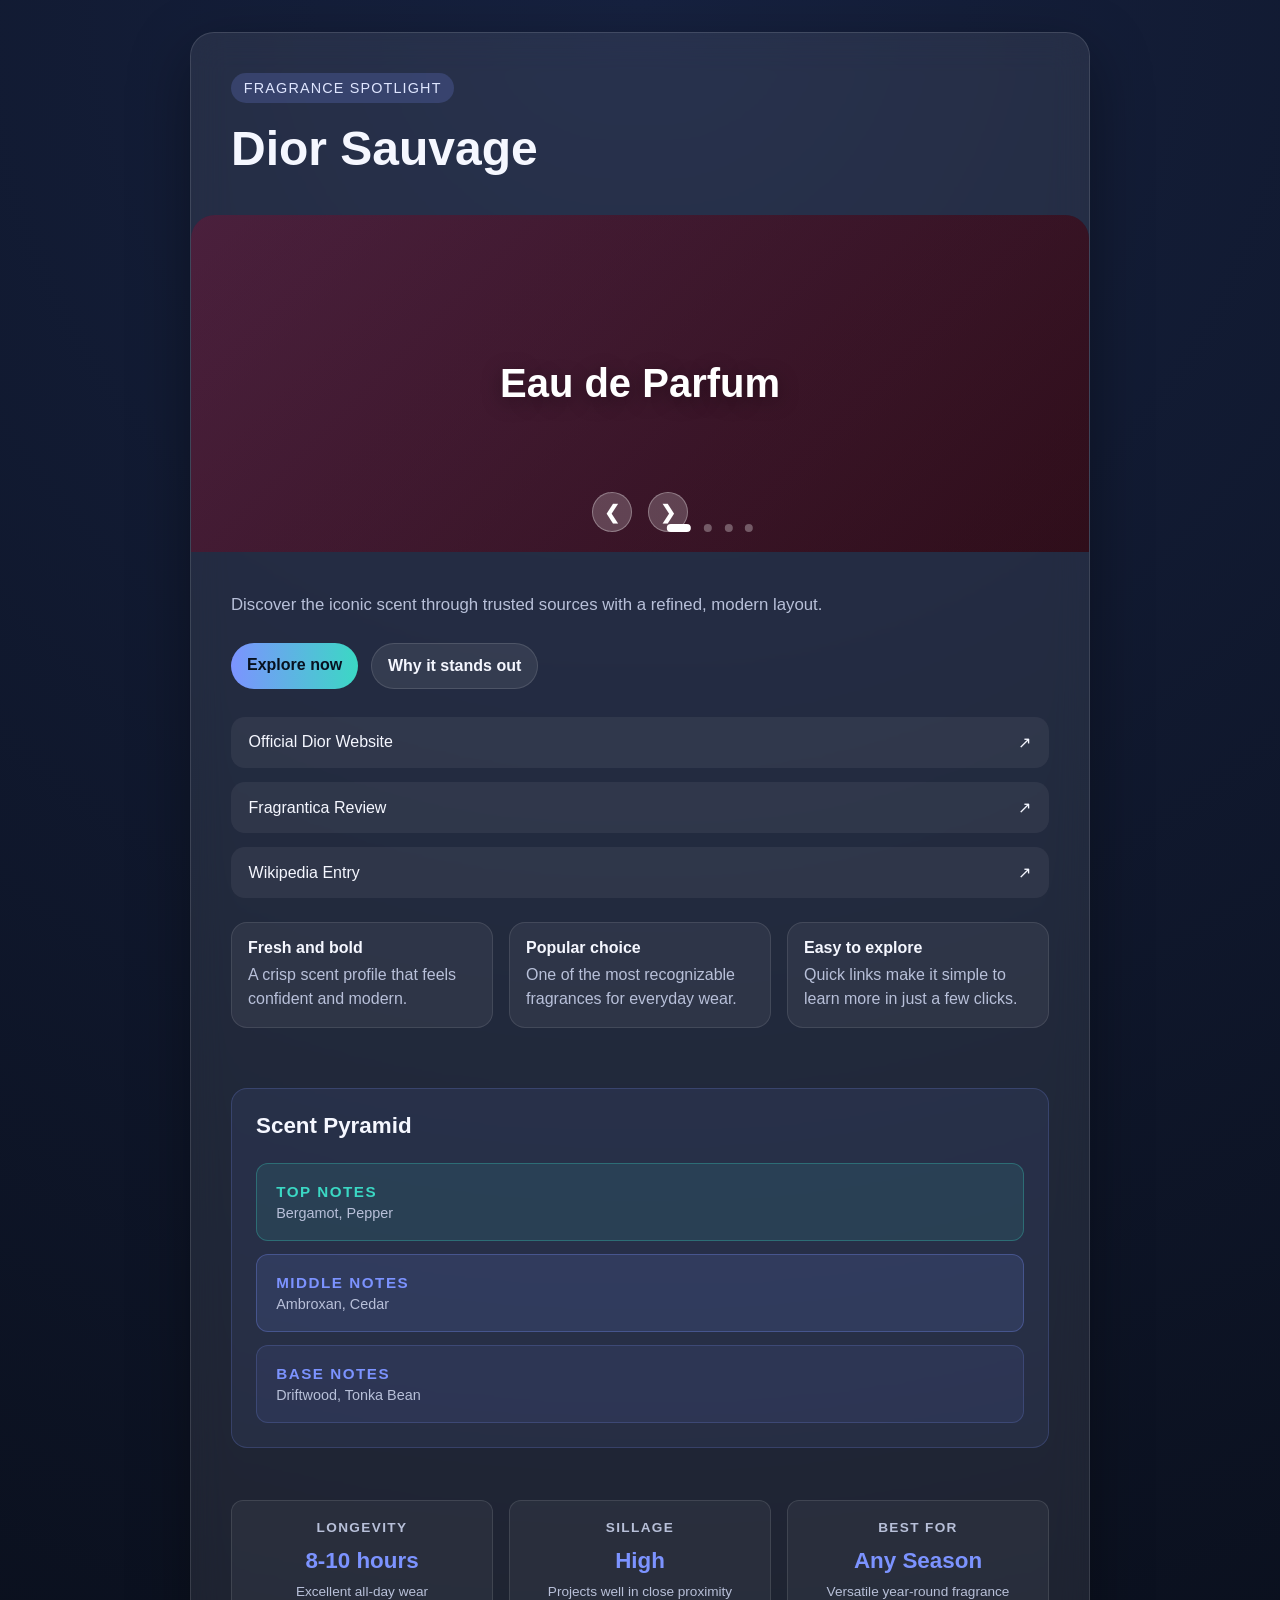
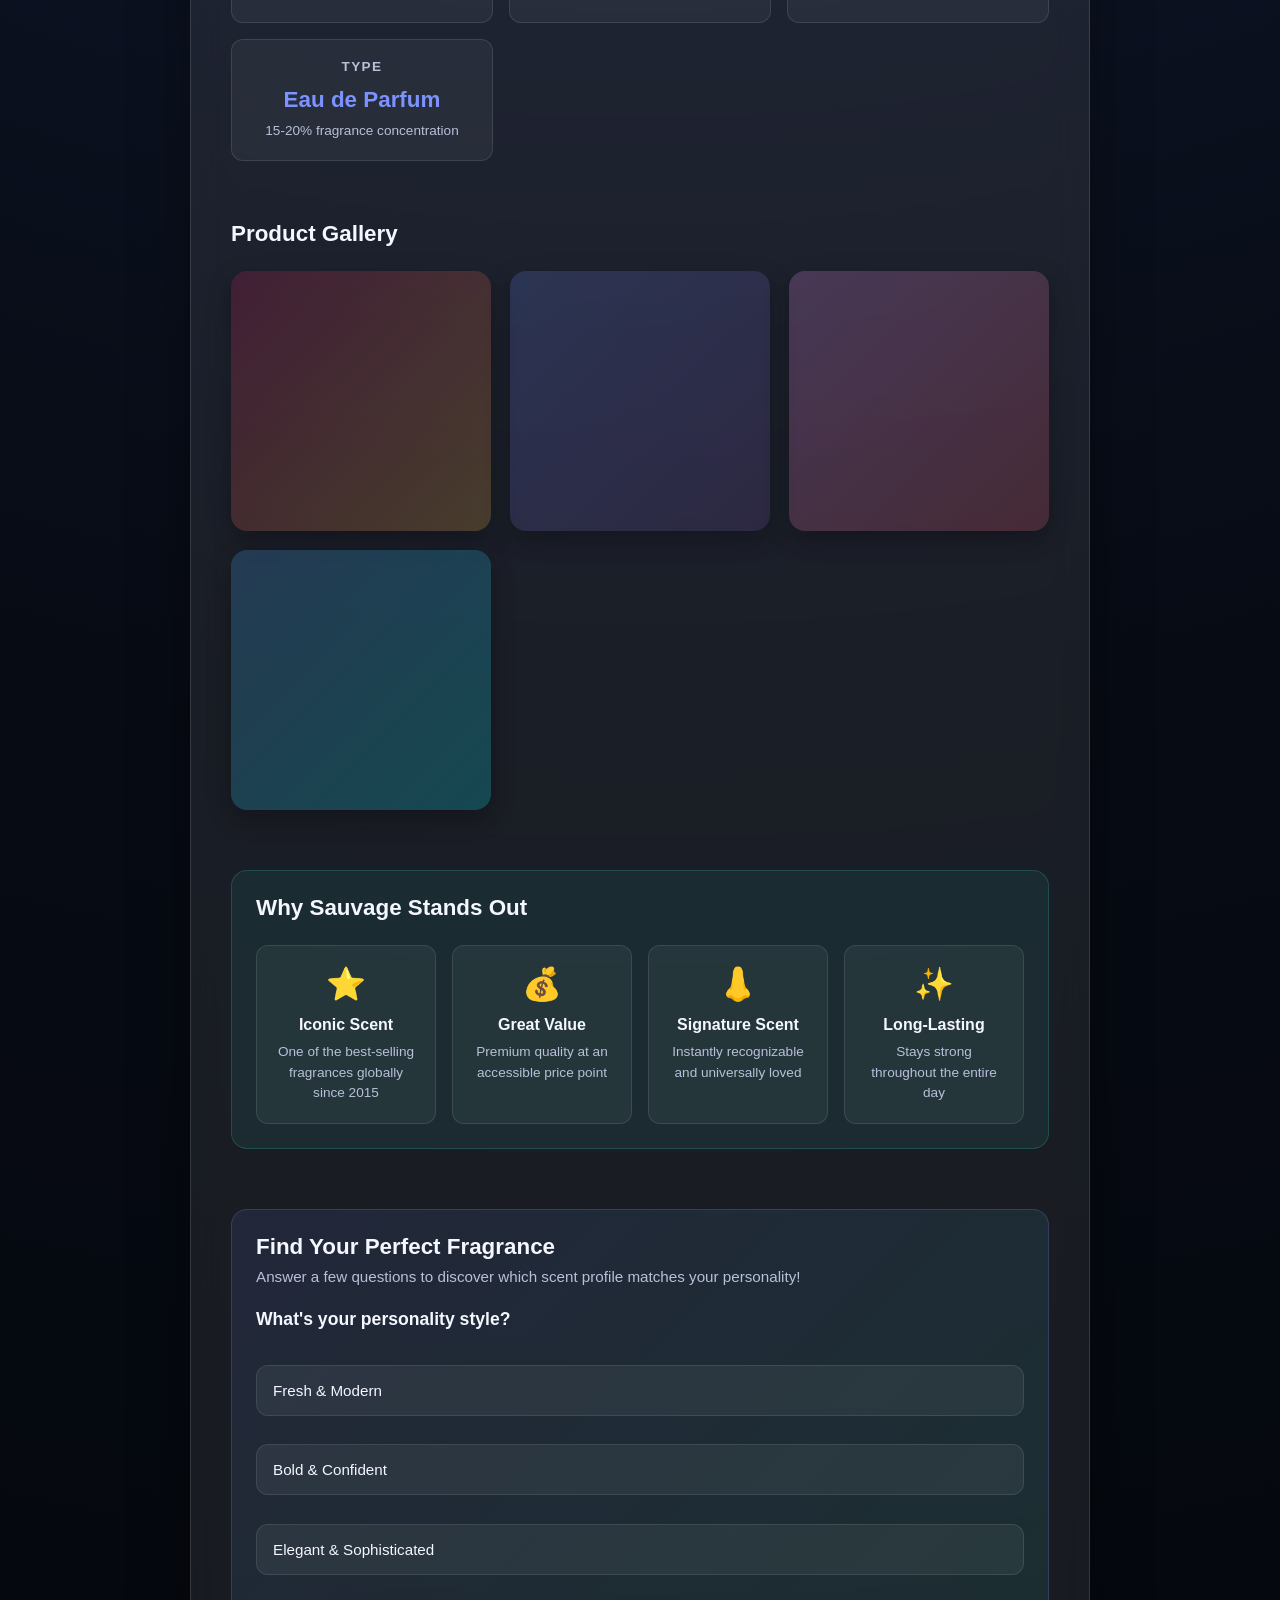
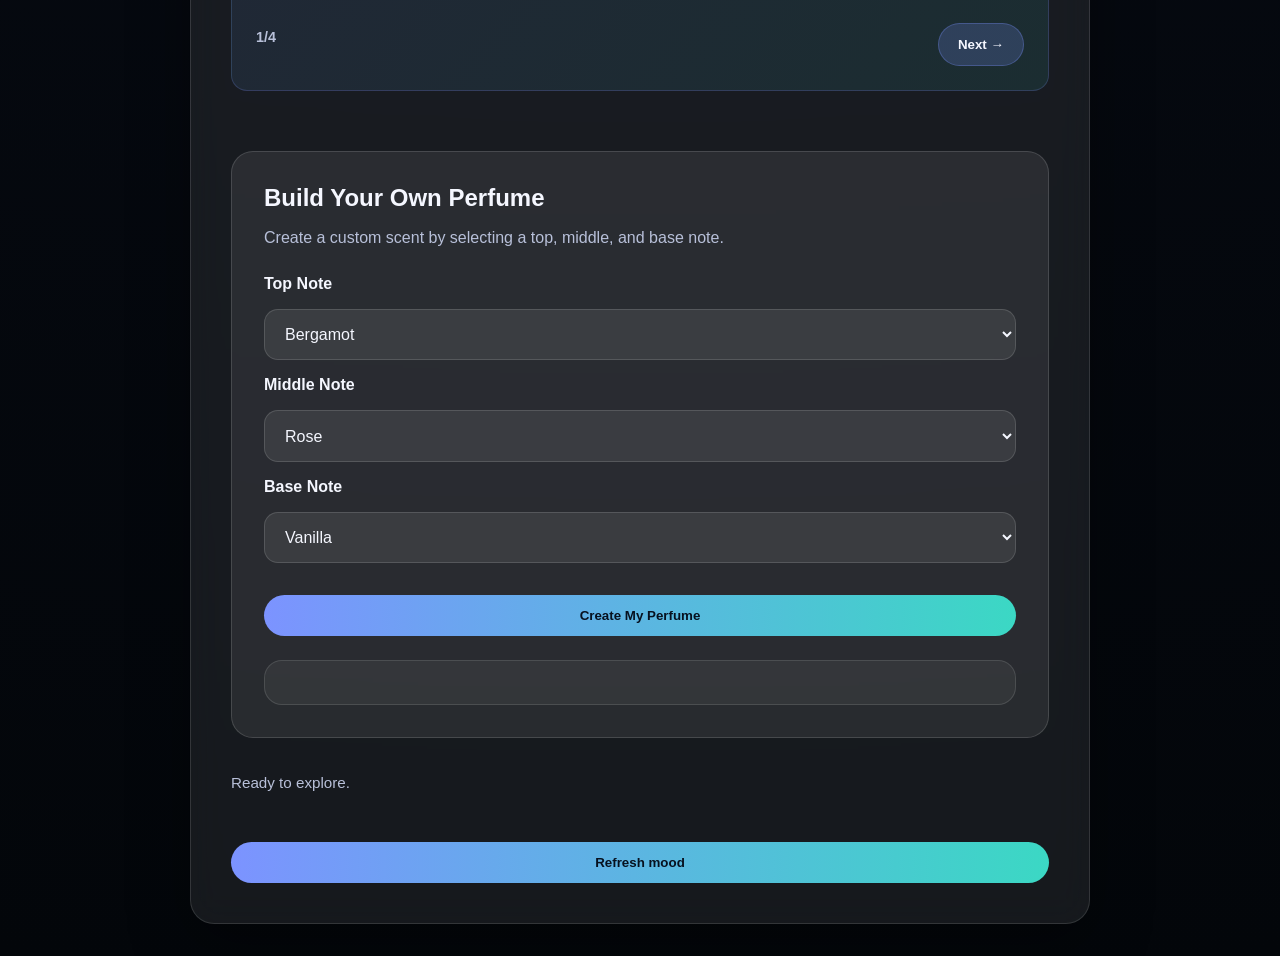
==== index.html @ 1ec22e63 "Restore homepage content and embed perfume builder section" ====
<!DOCTYPE html>
<html lang="en">
  <head>
    <meta charset="UTF-8" />
    <meta name="viewport" content="width=device-width, initial-scale=1.0" />
    <title>Dior Sauvage</title>
    <link rel="stylesheet" href="styles.css" />
  </head>
  <body>
    <main>
      <section class="hero">
        <span class="badge">Fragrance spotlight</span>
        <h1>Dior Sauvage</h1>
        
        <!-- Image Carousel -->
        <div class="image-carousel">
          <div class="carousel-container">
            <div class="carousel-slide active" style="background: linear-gradient(135deg, rgba(196, 30, 58, 0.3), rgba(139, 20, 40, 0.3)), url('https://images.unsplash.com/photo-1547924537-c3a375f00b54?w=1200&h=400&fit=crop') center/cover;">
              <span class="slide-label">Eau de Parfum</span>
            </div>
            <div class="carousel-slide" style="background: linear-gradient(135deg, rgba(26, 26, 46, 0.3), rgba(22, 33, 62, 0.3)), url('https://images.unsplash.com/photo-1563170351-be82bc888341?w=1200&h=400&fit=crop') center/cover;">
              <span class="slide-label">Signature Scent</span>
            </div>
            <div class="carousel-slide" style="background: linear-gradient(135deg, rgba(157, 78, 221, 0.3), rgba(90, 24, 154, 0.3)), url('https://images.unsplash.com/photo-1599643478518-a784e5dc4c8f?w=1200&h=400&fit=crop') center/cover;">
              <span class="slide-label">Luxury Fragrance</span>
            </div>
            <div class="carousel-slide" style="background: linear-gradient(135deg, rgba(255, 183, 3, 0.3), rgba(251, 133, 0, 0.3)), url('https://images.unsplash.com/photo-1580904381456-19b78b88db6b?w=1200&h=400&fit=crop') center/cover;">
              <span class="slide-label">Premium Quality</span>
            </div>
          </div>
          <div class="carousel-controls">
            <button class="carousel-btn prev" data-direction="prev" aria-label="Previous slide">❮</button>
            <button class="carousel-btn next" data-direction="next" aria-label="Next slide">❯</button>
          </div>
          <div class="carousel-dots">
            <span class="dot active" data-index="0"></span>
            <span class="dot" data-index="1"></span>
            <span class="dot" data-index="2"></span>
            <span class="dot" data-index="3"></span>
          </div>
        </div>
        
        <p class="lead">
          Discover the iconic scent through trusted sources with a refined, modern layout.
        </p>

        <div class="actions">
          <a class="button primary" href="https://www.dior.com/en_us/beauty/products/sauvage-eau-de-parfum-Y0785220.html" target="_blank" rel="noreferrer">Explore now</a>
          <a class="button secondary" href="#features">Why it stands out</a>
        </div>

        <div class="links">
          <a href="https://www.dior.com/en_us/beauty/products/sauvage-eau-de-parfum-Y0785220.html" target="_blank" rel="noreferrer">
            Official Dior Website <span>↗</span>
          </a>
          <a href="https://www.fragrantica.com/perfume/Dior/Sauvage-Eau-de-Parfum-48100.html" target="_blank" rel="noreferrer">
            Fragrantica Review <span>↗</span>
          </a>
          <a href="https://en.wikipedia.org/wiki/Sauvage_(fragrance)" target="_blank" rel="noreferrer">
            Wikipedia Entry <span>↗</span>
          </a>
        </div>

        <div class="feature-grid" id="features">
          <article class="card">
            <h2>Fresh and bold</h2>
            <p>A crisp scent profile that feels confident and modern.</p>
          </article>
          <article class="card">
            <h2>Popular choice</h2>
            <p>One of the most recognizable fragrances for everyday wear.</p>
          </article>
          <article class="card">
            <h2>Easy to explore</h2>
            <p>Quick links make it simple to learn more in just a few clicks.</p>
          </article>
        </div>

        <!-- Scent Pyramid Section -->
        <div class="scent-section">
          <h2>Scent Pyramid</h2>
          <div class="pyramid">
            <div class="pyramid-level top" data-tooltip="These notes appear first, usually lasting 5-15 minutes">
              <h3>Top Notes</h3>
              <p>Bergamot, Pepper</p>
            </div>
            <div class="pyramid-level middle" data-tooltip="The heart of the fragrance, develops after 15 minutes and lasts 3-5 hours">
              <h3>Middle Notes</h3>
              <p>Ambroxan, Cedar</p>
            </div>
            <div class="pyramid-level base" data-tooltip="The foundation, develops after 30 minutes and lasts 6+ hours">
              <h3>Base Notes</h3>
              <p>Driftwood, Tonka Bean</p>
            </div>
          </div>
        </div>

        <!-- Product Specs -->
        <div class="specs-grid">
          <div class="spec-card">
            <h3>Longevity</h3>
            <p class="spec-value">8-10 hours</p>
            <p class="spec-desc">Excellent all-day wear</p>
          </div>
          <div class="spec-card">
            <h3>Sillage</h3>
            <p class="spec-value">High</p>
            <p class="spec-desc">Projects well in close proximity</p>
          </div>
          <div class="spec-card">
            <h3>Best For</h3>
            <p class="spec-value">Any Season</p>
            <p class="spec-desc">Versatile year-round fragrance</p>
          </div>
          <div class="spec-card">
            <h3>Type</h3>
            <p class="spec-value">Eau de Parfum</p>
            <p class="spec-desc">15-20% fragrance concentration</p>
          </div>
        </div>

        <!-- Product Gallery -->
        <div class="gallery-section">
          <h2>Product Gallery</h2>
          <div class="gallery-grid">
            <div class="gallery-item" style="background: linear-gradient(135deg, rgba(212, 20, 90, 0.2), rgba(251, 176, 59, 0.2)), url('https://images.unsplash.com/photo-1548695682-dbc8f6ad76e8?w=400&h=400&fit=crop') center/cover;">
              <div class="gallery-overlay">
                <p>Classic Edition</p>
              </div>
            </div>
            <div class="gallery-item" style="background: linear-gradient(135deg, rgba(102, 126, 234, 0.2), rgba(118, 75, 162, 0.2)), url('https://images.unsplash.com/photo-1594925662615-2e6e46f6bf63?w=400&h=400&fit=crop') center/cover;">
              <div class="gallery-overlay">
                <p>Premium Blend</p>
              </div>
            </div>
            <div class="gallery-item" style="background: linear-gradient(135deg, rgba(240, 147, 251, 0.2), rgba(245, 87, 108, 0.2)), url('https://images.unsplash.com/photo-1615109398623-88226acb758d?w=400&h=400&fit=crop') center/cover;">
              <div class="gallery-overlay">
                <p>Signature Collection</p>
              </div>
            </div>
            <div class="gallery-item" style="background: linear-gradient(135deg, rgba(79, 172, 254, 0.2), rgba(0, 242, 254, 0.2)), url('https://images.unsplash.com/photo-1514291840714-51cecaf55baf?w=400&h=400&fit=crop') center/cover;">
              <div class="gallery-overlay">
                <p>Exclusive Launch</p>
              </div>
            </div>
          </div>
        </div>

        <!-- Interactive Compare -->
        <div class="compare-section">
          <h2>Why Sauvage Stands Out</h2>
          <div class="comparison-grid">
            <div class="compare-item">
              <div class="compare-icon">⭐</div>
              <h3>Iconic Scent</h3>
              <p>One of the best-selling fragrances globally since 2015</p>
            </div>
            <div class="compare-item">
              <div class="compare-icon">💰</div>
              <h3>Great Value</h3>
              <p>Premium quality at an accessible price point</p>
            </div>
            <div class="compare-item">
              <div class="compare-icon">👃</div>
              <h3>Signature Scent</h3>
              <p>Instantly recognizable and universally loved</p>
            </div>
            <div class="compare-item">
              <div class="compare-icon">✨</div>
              <h3>Long-Lasting</h3>
              <p>Stays strong throughout the entire day</p>
            </div>
          </div>
        </div>

        <!-- Fragrance Quiz Section -->
        <div class="quiz-section">
          <h2>Find Your Perfect Fragrance</h2>
          <p class="quiz-intro">Answer a few questions to discover which scent profile matches your personality!</p>
          
          <div class="quiz-container">
            <div class="quiz-question active" data-question="1">
              <h3>What's your personality style?</h3>
              <div class="quiz-options">
                <button class="quiz-btn" data-value="fresh">Fresh & Modern</button>
                <button class="quiz-btn" data-value="bold">Bold & Confident</button>
                <button class="quiz-btn" data-value="elegant">Elegant & Sophisticated</button>
              </div>
            </div>

            <div class="quiz-question" data-question="2">
              <h3>When do you prefer to wear cologne?</h3>
              <div class="quiz-options">
                <button class="quiz-btn" data-value="daily">Daily - All occasions</button>
                <button class="quiz-btn" data-value="evening">Evening - Special events</button>
                <button class="quiz-btn" data-value="outdoor">Outdoor - Active lifestyle</button>
              </div>
            </div>

            <div class="quiz-question" data-question="3">
              <h3>What scent notes appeal to you?</h3>
              <div class="quiz-options">
                <button class="quiz-btn" data-value="citrus">Citrus & Fresh</button>
                <button class="quiz-btn" data-value="woody">Woody & Earthy</button>
                <button class="quiz-btn" data-value="spicy">Spicy & Warm</button>
              </div>
            </div>

            <div class="quiz-question" data-question="4">
              <h3>How long do you want your fragrance to last?</h3>
              <div class="quiz-options">
                <button class="quiz-btn" data-value="light">Light (2-3 hours)</button>
                <button class="quiz-btn" data-value="moderate">Moderate (4-6 hours)</button>
                <button class="quiz-btn" data-value="long">Long-lasting (8+ hours)</button>
              </div>
            </div>

            <div class="quiz-result" id="quiz-result">
              <h3>Your Perfect Match!</h3>
              <div class="result-content">
                <p id="result-text"></p>
                <p id="result-description"></p>
                <button class="button primary" onclick="resetQuiz()" style="margin-top: 1rem;">Take Quiz Again</button>
              </div>
            </div>
          </div>

          <div class="quiz-navigation">
            <button class="quiz-nav-btn prev-btn" id="prev-btn" style="display: none;">← Previous</button>
            <span class="quiz-progress"><span id="current-q">1</span>/<span id="total-q">4</span></span>
            <button class="quiz-nav-btn next-btn" id="next-btn">Next →</button>
          </div>
        </div>

        <div class="perfume-section">
          <h2>Build Your Own Perfume</h2>
          <p class="perfume-copy">Create a custom scent by selecting a top, middle, and base note.</p>
          <div class="perfume-form">
            <label for="topNote">Top Note</label>
            <select id="topNote" name="topNote">
              <option>Bergamot</option>
              <option>Lemon</option>
              <option>Orange</option>
              <option>Mint</option>
            </select>

            <label for="middleNote">Middle Note</label>
            <select id="middleNote" name="middleNote">
              <option>Rose</option>
              <option>Jasmine</option>
              <option>Lavender</option>
              <option>Lily</option>
            </select>

            <label for="baseNote">Base Note</label>
            <select id="baseNote" name="baseNote">
              <option>Vanilla</option>
              <option>Sandalwood</option>
              <option>Cedarwood</option>
              <option>Amber</option>
            </select>

            <button id="createPerfumeBtn" type="button">Create My Perfume</button>
          </div>
          <div id="perfume-result" class="perfume-result"></div>
        </div>

        <p class="small" data-status>Ready to explore.</p>
        <button type="button" data-action="toggle">Refresh mood</button>
      </section>
    </main>

    <script src="script.js"></script>
  </body>
</html>
---- styles.css ----
:root {
  color-scheme: dark;
  --bg: #070b14;
  --panel: rgba(255, 255, 255, 0.08);
  --text: #f5f7ff;
  --muted: #b8c0d9;
  --accent: #7c93ff;
  --accent-2: #3bd8c4;
}

* {
  box-sizing: border-box;
}

body {
  margin: 0;
  font-family: Inter, "Segoe UI", Roboto, Arial, sans-serif;
  background: radial-gradient(circle at top, #16213f 0%, var(--bg) 55%, #03060a 100%);
  color: var(--text);
  min-height: 100vh;
  display: flex;
  align-items: center;
  justify-content: center;
  padding: 2rem;
}

main {
  width: min(900px, 100%);
  padding: 2.5rem;
  border-radius: 24px;
  background: var(--panel);
  backdrop-filter: blur(18px);
  box-shadow: 0 20px 60px rgba(0, 0, 0, 0.35);
  border: 1px solid rgba(255, 255, 255, 0.12);
  max-width: 95vw;
  overflow: hidden;
}

.hero {
  display: grid;
  gap: 1.25rem;
}

.actions {
  display: flex;
  flex-wrap: wrap;
  gap: 0.8rem;
  margin-top: 0.2rem;
}

.button {
  display: inline-block;
  padding: 0.8rem 1rem;
  border-radius: 999px;
  text-decoration: none;
  font-weight: 700;
  transition: transform 180ms ease, background 180ms ease;
}

.button:hover,
.button:focus-visible {
  transform: translateY(-2px);
}

.button.primary {
  background: linear-gradient(90deg, var(--accent), var(--accent-2));
  color: #07111f;
}

.button.secondary {
  background: rgba(255, 255, 255, 0.08);
  color: var(--text);
  border: 1px solid rgba(255, 255, 255, 0.12);
}

.badge {
  display: inline-block;
  width: fit-content;
  padding: 0.45rem 0.8rem;
  border-radius: 999px;
  background: rgba(124, 147, 255, 0.2);
  color: #dfe6ff;
  font-size: 0.9rem;
  letter-spacing: 0.08em;
  text-transform: uppercase;
}

h1 {
  margin: 0 0 1.2rem;
  font-size: clamp(2rem, 4vw, 3rem);
  line-height: 1.1;
}

/* Image Carousel */
.image-carousel {
  position: relative;
  margin: 0 -2.5rem 1.2rem -2.5rem;
  border-radius: 24px 24px 0 0;
  overflow: hidden;
}

.carousel-container {
  position: relative;
  width: 100%;
  aspect-ratio: 16 / 6;
  background: linear-gradient(135deg, #16213e 0%, #070b14 100%);
}

.carousel-slide {
  position: absolute;
  top: 0;
  left: 0;
  width: 100%;
  height: 100%;
  display: flex;
  align-items: center;
  justify-content: center;
  opacity: 0;
  transition: opacity 600ms cubic-bezier(0.4, 0, 0.2, 1);
  z-index: 1;
  background-size: cover;
  background-position: center;
  background-attachment: fixed;
}

.carousel-slide.active {
  opacity: 1;
  z-index: 2;
}

.slide-label {
  font-size: clamp(1.5rem, 4vw, 2.5rem);
  font-weight: 700;
  color: white;
  text-shadow: 0 4px 20px rgba(0, 0, 0, 0.4);
  animation: slideIn 600ms ease-out;
}

@keyframes slideIn {
  from {
    opacity: 0;
    transform: translateY(20px);
  }
  to {
    opacity: 1;
    transform: translateY(0);
  }
}

.carousel-controls {
  position: absolute;
  bottom: 20px;
  left: 50%;
  transform: translateX(-50%);
  display: flex;
  gap: 1rem;
  z-index: 10;
}

.carousel-btn {
  width: 40px;
  height: 40px;
  border-radius: 50%;
  background: rgba(255, 255, 255, 0.2);
  border: 1px solid rgba(255, 255, 255, 0.3);
  color: white;
  font-size: 1.2rem;
  cursor: pointer;
  transition: all 300ms ease;
  display: flex;
  align-items: center;
  justify-content: center;
}

.carousel-btn:hover {
  background: rgba(255, 255, 255, 0.3);
  transform: scale(1.1);
  box-shadow: 0 8px 20px rgba(255, 255, 255, 0.2);
}

.carousel-dots {
  position: absolute;
  bottom: 20px;
  left: 50%;
  transform: translateX(-50%);
  display: flex;
  gap: 0.8rem;
  z-index: 10;
  margin-left: 70px;
}

.dot {
  width: 8px;
  height: 8px;
  border-radius: 50%;
  background: rgba(255, 255, 255, 0.3);
  cursor: pointer;
  transition: all 300ms ease;
}

.dot.active {
  background: white;
  width: 24px;
  border-radius: 4px;
}

.lead {
  margin: 0;
  color: var(--muted);
  font-size: 1.05rem;
  line-height: 1.7;
}

/* Gallery Section */
.gallery-section {
  margin-top: 2.5rem;
}

.gallery-section h2 {
  margin: 0 0 1.5rem;
  font-size: 1.4rem;
  color: var(--text);
}

.gallery-grid {
  display: grid;
  grid-template-columns: repeat(auto-fit, minmax(200px, 1fr));
  gap: 1.2rem;
}

.gallery-item {
  aspect-ratio: 1;
  border-radius: 16px;
  overflow: hidden;
  cursor: pointer;
  position: relative;
  transition: all 400ms cubic-bezier(0.34, 1.56, 0.64, 1);
  box-shadow: 0 8px 24px rgba(0, 0, 0, 0.3);
  display: flex;
  align-items: center;
  justify-content: center;
  background-size: cover;
  background-position: center;
}

.gallery-item:hover {
  transform: scale(1.08) translateY(-8px);
  box-shadow: 0 16px 40px rgba(0, 0, 0, 0.4);
}

.gallery-overlay {
  position: absolute;
  top: 0;
  left: 0;
  right: 0;
  bottom: 0;
  background: rgba(0, 0, 0, 0.3);
  display: flex;
  align-items: center;
  justify-content: center;
  opacity: 0;
  transition: opacity 300ms ease;
}

.gallery-item:hover .gallery-overlay {
  opacity: 1;
}

.gallery-overlay p {
  margin: 0;
  font-size: 1.1rem;
  font-weight: 600;
  color: white;
  text-shadow: 0 2px 8px rgba(0, 0, 0, 0.5);
}

.links {
  display: grid;
  gap: 0.9rem;
  margin-top: 0.5rem;
}

.feature-grid {
  display: grid;
  grid-template-columns: repeat(3, minmax(0, 1fr));
  gap: 1rem;
  margin-top: 0.2rem;
}

.card {
  padding: 1rem;
  border-radius: 16px;
  background: rgba(255, 255, 255, 0.06);
  border: 1px solid rgba(255, 255, 255, 0.1);
}

.card h2 {
  margin: 0 0 0.4rem;
  font-size: 1rem;
}

.card p {
  margin: 0;
  color: var(--muted);
  line-height: 1.5;
}

.links a {
  display: flex;
  justify-content: space-between;
  align-items: center;
  padding: 1rem 1.1rem;
  text-decoration: none;
  color: var(--text);
  border-radius: 14px;
  background: rgba(255, 255, 255, 0.06);
  transition: transform 180ms ease, background 180ms ease;
}

.links a:hover,
.links a:focus-visible {
  transform: translateY(-2px);
  background: rgba(124, 147, 255, 0.2);
}

.small {
  margin-top: 1rem;
  color: var(--muted);
  font-size: 0.95rem;
}

button {
  margin-top: 1rem;
  border: 0;
  border-radius: 999px;
  padding: 0.8rem 1rem;
  background: linear-gradient(90deg, var(--accent), var(--accent-2));
  color: #07111f;
  font-weight: 700;
  cursor: pointer;
  transition: all 200ms ease;
}

button:hover {
  filter: brightness(1.1);
  transform: translateY(-2px);
  box-shadow: 0 10px 25px rgba(124, 147, 255, 0.3);
}

/* Scent Section */
.scent-section {
  margin-top: 2.5rem;
  padding: 1.5rem;
  border-radius: 16px;
  background: rgba(124, 147, 255, 0.08);
  border: 1px solid rgba(124, 147, 255, 0.2);
}

.perfume-section {
  margin-top: 2.5rem;
  padding: 2rem;
  border-radius: 22px;
  background: rgba(255, 255, 255, 0.08);
  border: 1px solid rgba(255, 255, 255, 0.14);
}

.perfume-section h2 {
  margin: 0 0 0.75rem;
  font-size: 1.5rem;
  color: var(--text);
}

.perfume-copy {
  margin: 0;
  color: var(--muted);
  line-height: 1.7;
}

.perfume-form {
  display: grid;
  gap: 1rem;
  margin-top: 1.5rem;
}

.perfume-form label {
  display: block;
  color: var(--text);
  font-weight: 700;
}

.perfume-form select {
  width: 100%;
  padding: 0.95rem 1rem;
  border-radius: 14px;
  border: 1px solid rgba(255, 255, 255, 0.14);
  background: rgba(255, 255, 255, 0.08);
  color: var(--text);
  font-size: 1rem;
}

.perfume-result {
  margin-top: 1.5rem;
  padding: 1.35rem 1.25rem;
  border-radius: 18px;
  background: rgba(255, 255, 255, 0.05);
  border: 1px solid rgba(255, 255, 255, 0.12);
}

.perfume-result h3 {
  margin: 0 0 0.75rem;
  color: var(--text);
}

.perfume-result p {
  margin: 0.65rem 0;
  color: var(--muted);
  line-height: 1.7;
}

.perfume-result .blend {
  display: block;
  margin-top: 1rem;
  font-weight: 700;
  color: var(--accent);
}

.scent-section h2 {
  margin: 0 0 1.5rem;
  font-size: 1.4rem;
  color: var(--text);
}

.pyramid {
  display: grid;
  gap: 0.8rem;
}

.pyramid-level {
  padding: 1.2rem;
  border-radius: 12px;
  border: 1px solid rgba(255, 255, 255, 0.1);
  cursor: help;
  transition: all 250ms ease;
  position: relative;
}

.pyramid-level:hover {
  transform: translateX(8px);
  background: rgba(255, 255, 255, 0.1);
  border-color: var(--accent);
}

.pyramid-level h3 {
  margin: 0 0 0.3rem;
  font-size: 0.95rem;
  color: var(--accent);
  text-transform: uppercase;
  letter-spacing: 0.1em;
}

.pyramid-level p {
  margin: 0;
  color: var(--muted);
  font-size: 0.9rem;
}

.pyramid-level.top {
  background: rgba(59, 216, 196, 0.1);
  border-color: rgba(59, 216, 196, 0.3);
}

.pyramid-level.top h3 {
  color: var(--accent-2);
}

.pyramid-level.middle {
  background: rgba(124, 147, 255, 0.12);
  border-color: rgba(124, 147, 255, 0.3);
}

.pyramid-level.base {
  background: rgba(124, 147, 255, 0.08);
  border-color: rgba(124, 147, 255, 0.2);
}

/* Specs Grid */
.specs-grid {
  display: grid;
  grid-template-columns: repeat(auto-fit, minmax(200px, 1fr));
  gap: 1rem;
  margin-top: 2rem;
}

.spec-card {
  padding: 1.2rem;
  border-radius: 12px;
  background: rgba(255, 255, 255, 0.05);
  border: 1px solid rgba(255, 255, 255, 0.1);
  transition: all 250ms cubic-bezier(0.4, 0, 0.2, 1);
  text-align: center;
}

.spec-card:hover {
  background: rgba(124, 147, 255, 0.15);
  border-color: var(--accent);
  transform: translateY(-6px);
  box-shadow: 0 12px 28px rgba(124, 147, 255, 0.15);
}

.spec-card h3 {
  margin: 0 0 0.8rem;
  font-size: 0.85rem;
  color: var(--muted);
  text-transform: uppercase;
  letter-spacing: 0.1em;
}

.spec-value {
  margin: 0;
  font-size: 1.4rem;
  font-weight: 700;
  color: var(--accent);
}

.spec-desc {
  margin: 0.5rem 0 0;
  font-size: 0.85rem;
  color: var(--muted);
  line-height: 1.5;
}

/* Comparison Section */
.compare-section {
  margin-top: 2.5rem;
  padding: 1.5rem;
  border-radius: 16px;
  background: rgba(59, 216, 196, 0.08);
  border: 1px solid rgba(59, 216, 196, 0.2);
}

.compare-section h2 {
  margin: 0 0 1.5rem;
  font-size: 1.4rem;
  color: var(--text);
}

.comparison-grid {
  display: grid;
  grid-template-columns: repeat(auto-fit, minmax(180px, 1fr));
  gap: 1rem;
}

.compare-item {
  padding: 1.2rem;
  border-radius: 12px;
  background: rgba(255, 255, 255, 0.05);
  border: 1px solid rgba(255, 255, 255, 0.1);
  transition: all 250ms ease;
  text-align: center;
}

.compare-item:hover {
  background: rgba(59, 216, 196, 0.15);
  border-color: var(--accent-2);
  transform: scale(1.05);
}

.compare-icon {
  font-size: 2rem;
  margin-bottom: 0.8rem;
  display: block;
  animation: float 3s ease-in-out infinite;
}

.compare-item:nth-child(2) .compare-icon {
  animation-delay: 0.2s;
}

.compare-item:nth-child(3) .compare-icon {
  animation-delay: 0.4s;
}

.compare-item:nth-child(4) .compare-icon {
  animation-delay: 0.6s;
}

@keyframes float {
  0%, 100% {
    transform: translateY(0px);
  }
  50% {
    transform: translateY(-8px);
  }
}

.compare-item h3 {
  margin: 0 0 0.5rem;
  font-size: 1rem;
  color: var(--text);
}

.compare-item p {
  margin: 0;
  font-size: 0.85rem;
  color: var(--muted);
  line-height: 1.5;
}

/* Quiz Section */
.quiz-section {
  margin-top: 2.5rem;
  padding: 1.5rem;
  border-radius: 16px;
  background: linear-gradient(135deg, rgba(124, 147, 255, 0.1), rgba(59, 216, 196, 0.1));
  border: 1px solid rgba(124, 147, 255, 0.2);
}

.quiz-section h2 {
  margin: 0 0 0.5rem;
  font-size: 1.4rem;
  color: var(--text);
}

.quiz-intro {
  margin: 0 0 1.5rem;
  color: var(--muted);
  font-size: 0.95rem;
}

.quiz-container {
  position: relative;
  min-height: 250px;
}

.quiz-question {
  opacity: 0;
  position: absolute;
  top: 0;
  left: 0;
  width: 100%;
  pointer-events: none;
  transition: all 400ms ease;
  transform: translateX(30px);
}

.quiz-question.active {
  opacity: 1;
  pointer-events: all;
  position: relative;
  transform: translateX(0);
}

.quiz-question.prev {
  transform: translateX(-30px);
}

.quiz-question h3 {
  margin: 0 0 1.2rem;
  font-size: 1.1rem;
  color: var(--text);
}

.quiz-options {
  display: grid;
  gap: 0.8rem;
}

.quiz-btn {
  padding: 1rem;
  border-radius: 12px;
  background: rgba(255, 255, 255, 0.06);
  border: 1px solid rgba(255, 255, 255, 0.1);
  color: var(--text);
  font-size: 0.95rem;
  font-weight: 500;
  cursor: pointer;
  transition: all 250ms ease;
  text-align: left;
}

.quiz-btn:hover {
  background: rgba(124, 147, 255, 0.15);
  border-color: var(--accent);
  transform: translateX(4px);
}

.quiz-btn.selected {
  background: linear-gradient(90deg, var(--accent), var(--accent-2));
  color: #07111f;
  border-color: var(--accent);
}

.quiz-result {
  opacity: 0;
  position: absolute;
  top: 0;
  left: 0;
  width: 100%;
  pointer-events: none;
  transition: all 400ms ease;
  transform: translateX(30px);
  padding: 1.5rem;
  border-radius: 12px;
  background: rgba(59, 216, 196, 0.1);
  border: 1px solid rgba(59, 216, 196, 0.2);
}

.quiz-result.show {
  opacity: 1;
  pointer-events: all;
  position: relative;
  transform: translateX(0);
}

.quiz-result h3 {
  margin: 0 0 1rem;
  font-size: 1.2rem;
  color: var(--accent-2);
}

.result-content p {
  margin: 0 0 0.8rem;
  color: var(--text);
  line-height: 1.6;
}

#result-description {
  color: var(--muted);
  font-size: 0.9rem;
}

.quiz-navigation {
  display: flex;
  justify-content: space-between;
  align-items: center;
  margin-top: 2rem;
  gap: 1rem;
}

.quiz-nav-btn {
  padding: 0.8rem 1.2rem;
  border-radius: 999px;
  background: rgba(124, 147, 255, 0.2);
  border: 1px solid rgba(124, 147, 255, 0.3);
  color: var(--text);
  font-weight: 600;
  cursor: pointer;
  transition: all 250ms ease;
}

.quiz-nav-btn:hover:not(:disabled) {
  background: rgba(124, 147, 255, 0.3);
  border-color: var(--accent);
  transform: translateY(-2px);
}

.quiz-nav-btn:disabled {
  opacity: 0.5;
  cursor: not-allowed;
}

.quiz-progress {
  color: var(--muted);
  font-size: 0.9rem;
  font-weight: 600;
}
@media (max-width: 600px) {
  .feature-grid,
  .comparison-grid,
  .gallery-grid {
    grid-template-columns: 1fr;
  }
  
  .spec-card h3 {
    font-size: 0.8rem;
  }
  
  .spec-value {
    font-size: 1.2rem;
  }
  
  .carousel-container {
    aspect-ratio: 9 / 5;
  }
  
  .carousel-dots {
    bottom: 15px;
    margin-left: 50px;
  }
  
  .carousel-controls {
    bottom: 15px;
  }
  
  .carousel-btn {
    width: 36px;
    height: 36px;
    font-size: 1rem;
  }
  
  .quiz-navigation {
    flex-wrap: wrap;
    justify-content: center;
  }
  
  .quiz-nav-btn {
    padding: 0.7rem 1rem;
    font-size: 0.9rem;
  }
}
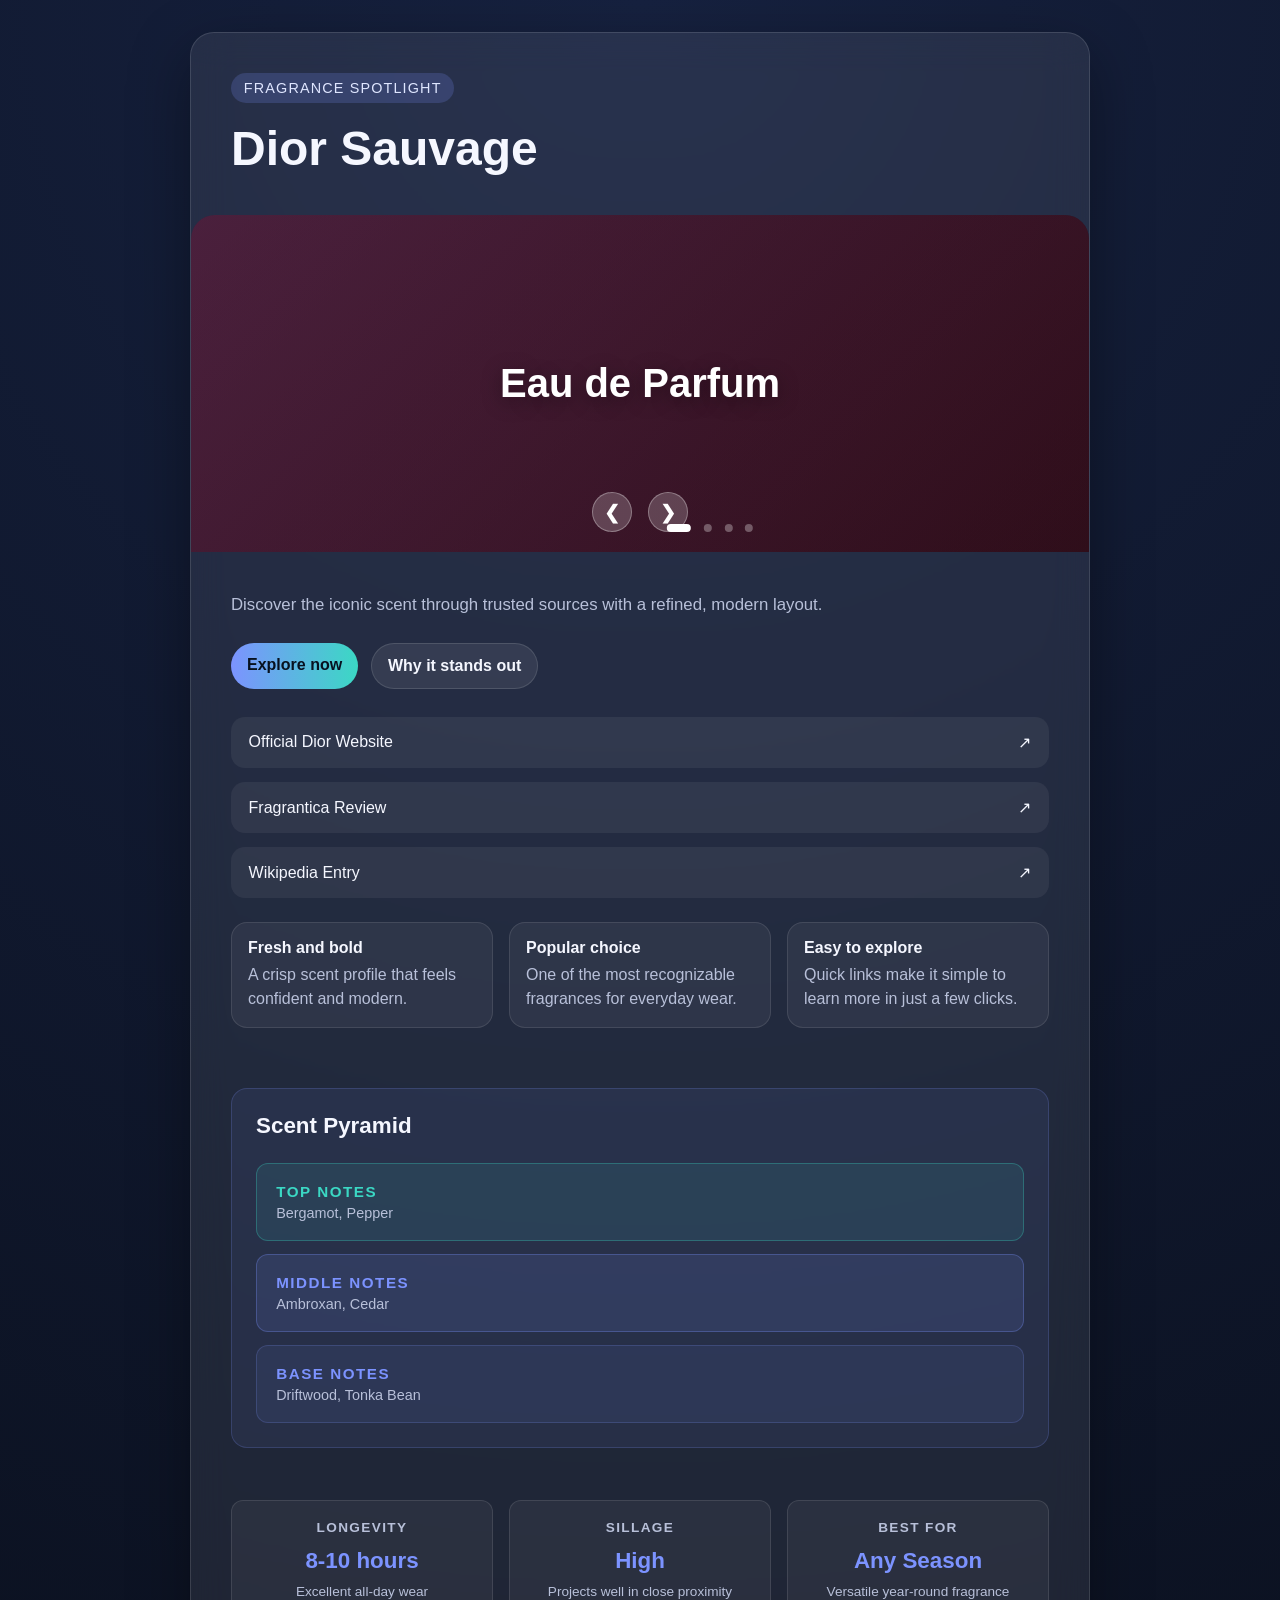
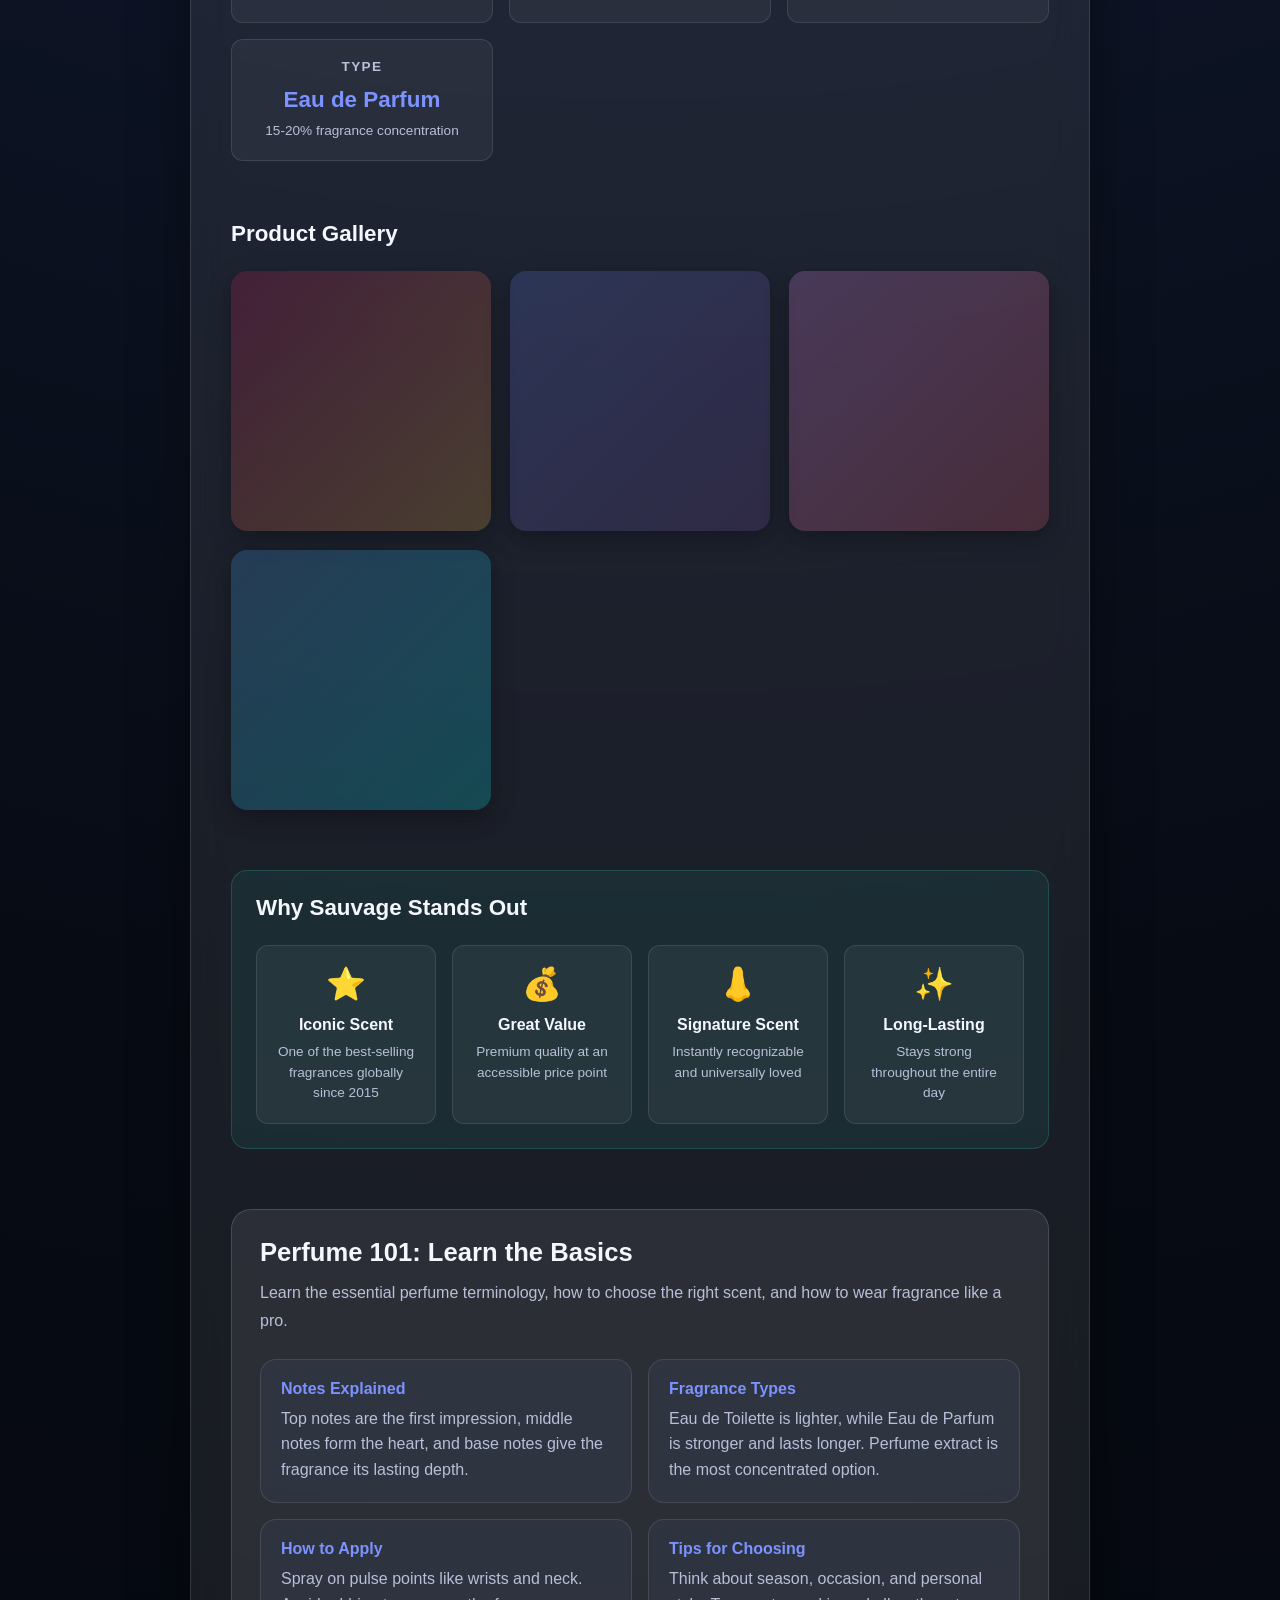
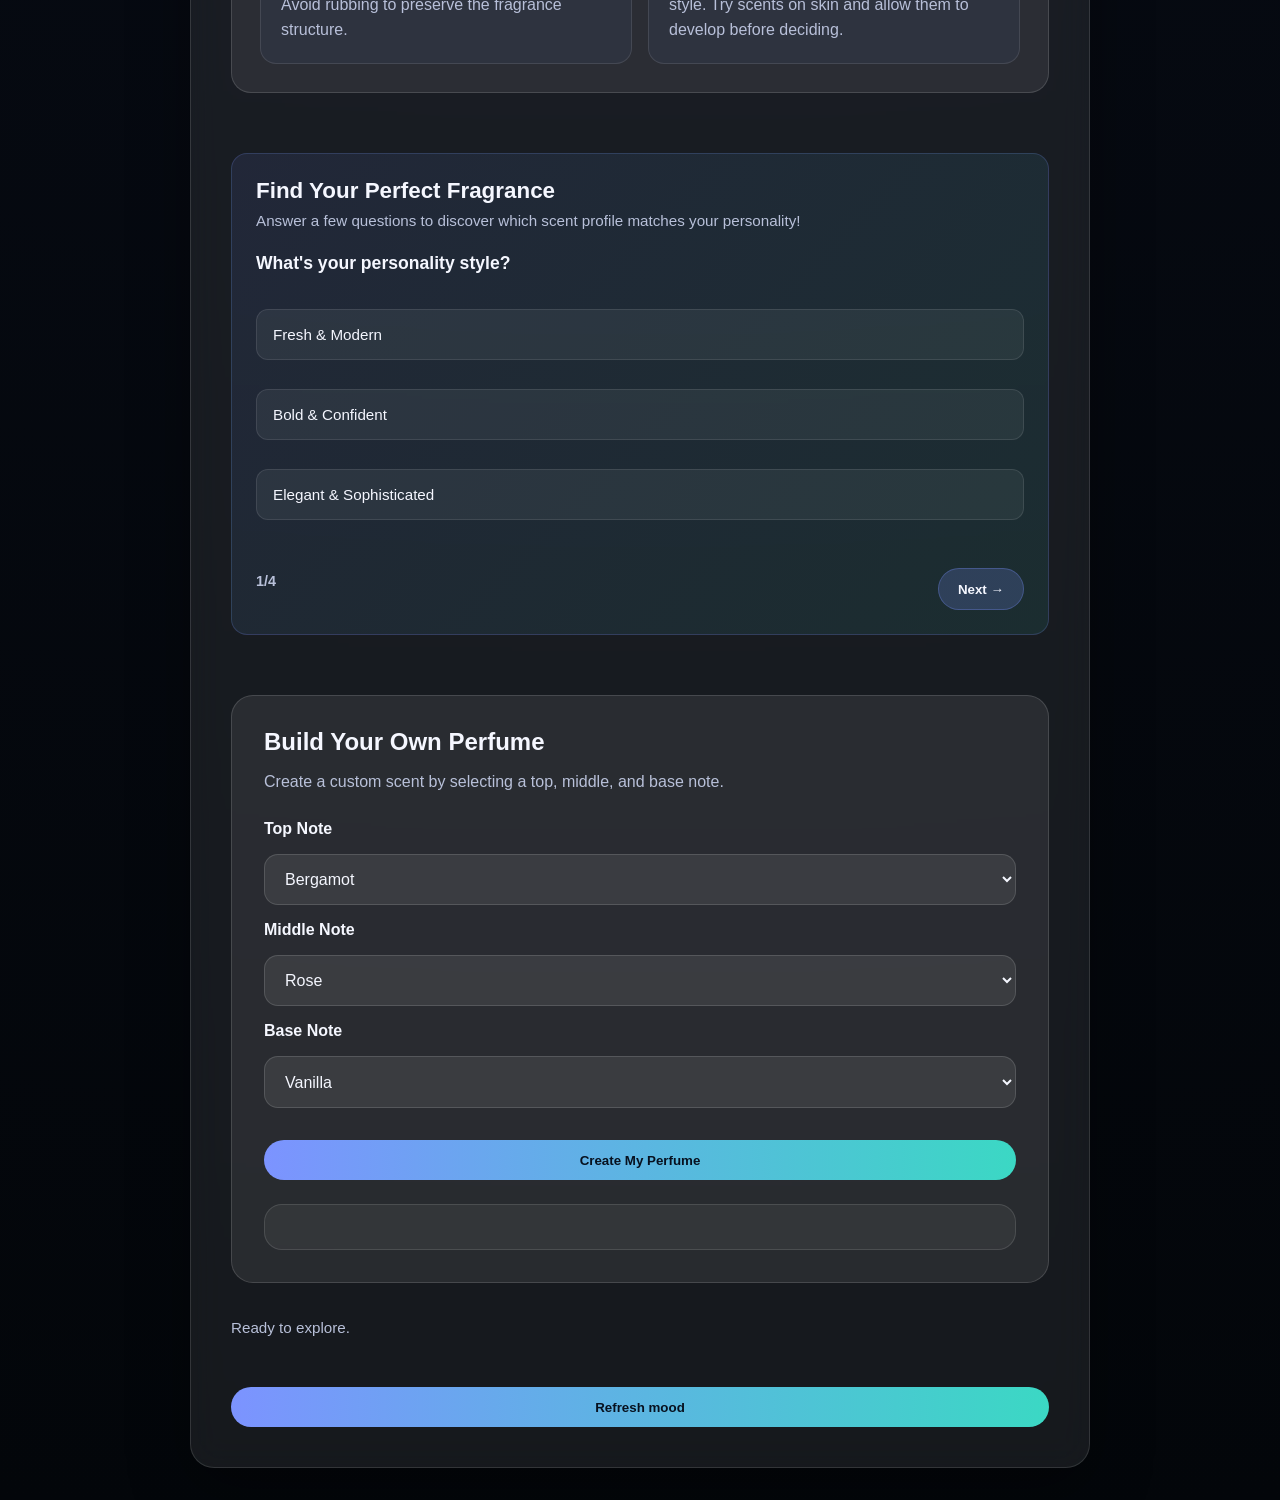
==== commit c19c2989: "Publish perfume education section on homepage" ====
--- a/index.html
+++ b/index.html
@@ -173,6 +173,30 @@
           </div>
         </div>
 
+        <!-- Perfume Education Section -->
+        <div class="education-section">
+          <h2>Perfume 101: Learn the Basics</h2>
+          <p>Learn the essential perfume terminology, how to choose the right scent, and how to wear fragrance like a pro.</p>
+          <div class="education-grid">
+            <article class="education-card">
+              <h3>Notes Explained</h3>
+              <p>Top notes are the first impression, middle notes form the heart, and base notes give the fragrance its lasting depth.</p>
+            </article>
+            <article class="education-card">
+              <h3>Fragrance Types</h3>
+              <p>Eau de Toilette is lighter, while Eau de Parfum is stronger and lasts longer. Perfume extract is the most concentrated option.</p>
+            </article>
+            <article class="education-card">
+              <h3>How to Apply</h3>
+              <p>Spray on pulse points like wrists and neck. Avoid rubbing to preserve the fragrance structure.</p>
+            </article>
+            <article class="education-card">
+              <h3>Tips for Choosing</h3>
+              <p>Think about season, occasion, and personal style. Try scents on skin and allow them to develop before deciding.</p>
+            </article>
+          </div>
+        </div>
+
         <!-- Fragrance Quiz Section -->
         <div class="quiz-section">
           <h2>Find Your Perfect Fragrance</h2>
--- a/styles.css
+++ b/styles.css
@@ -548,6 +548,51 @@
   display: grid;
   grid-template-columns: repeat(auto-fit, minmax(180px, 1fr));
   gap: 1rem;
+}
+
+.education-section {
+  margin-top: 2.5rem;
+  padding: 1.75rem;
+  border-radius: 20px;
+  background: rgba(255, 255, 255, 0.08);
+  border: 1px solid rgba(255, 255, 255, 0.14);
+}
+
+.education-section h2 {
+  margin: 0 0 0.75rem;
+  font-size: 1.6rem;
+  color: var(--text);
+}
+
+.education-section p {
+  margin: 0 0 1.5rem;
+  color: var(--muted);
+  line-height: 1.75;
+}
+
+.education-grid {
+  display: grid;
+  grid-template-columns: repeat(2, minmax(0, 1fr));
+  gap: 1rem;
+}
+
+.education-card {
+  padding: 1.25rem;
+  border-radius: 16px;
+  background: rgba(124, 147, 255, 0.06);
+  border: 1px solid rgba(255, 255, 255, 0.1);
+}
+
+.education-card h3 {
+  margin: 0 0 0.5rem;
+  font-size: 1rem;
+  color: var(--accent);
+}
+
+.education-card p {
+  margin: 0;
+  color: var(--muted);
+  line-height: 1.6;
 }
 
 .compare-item {
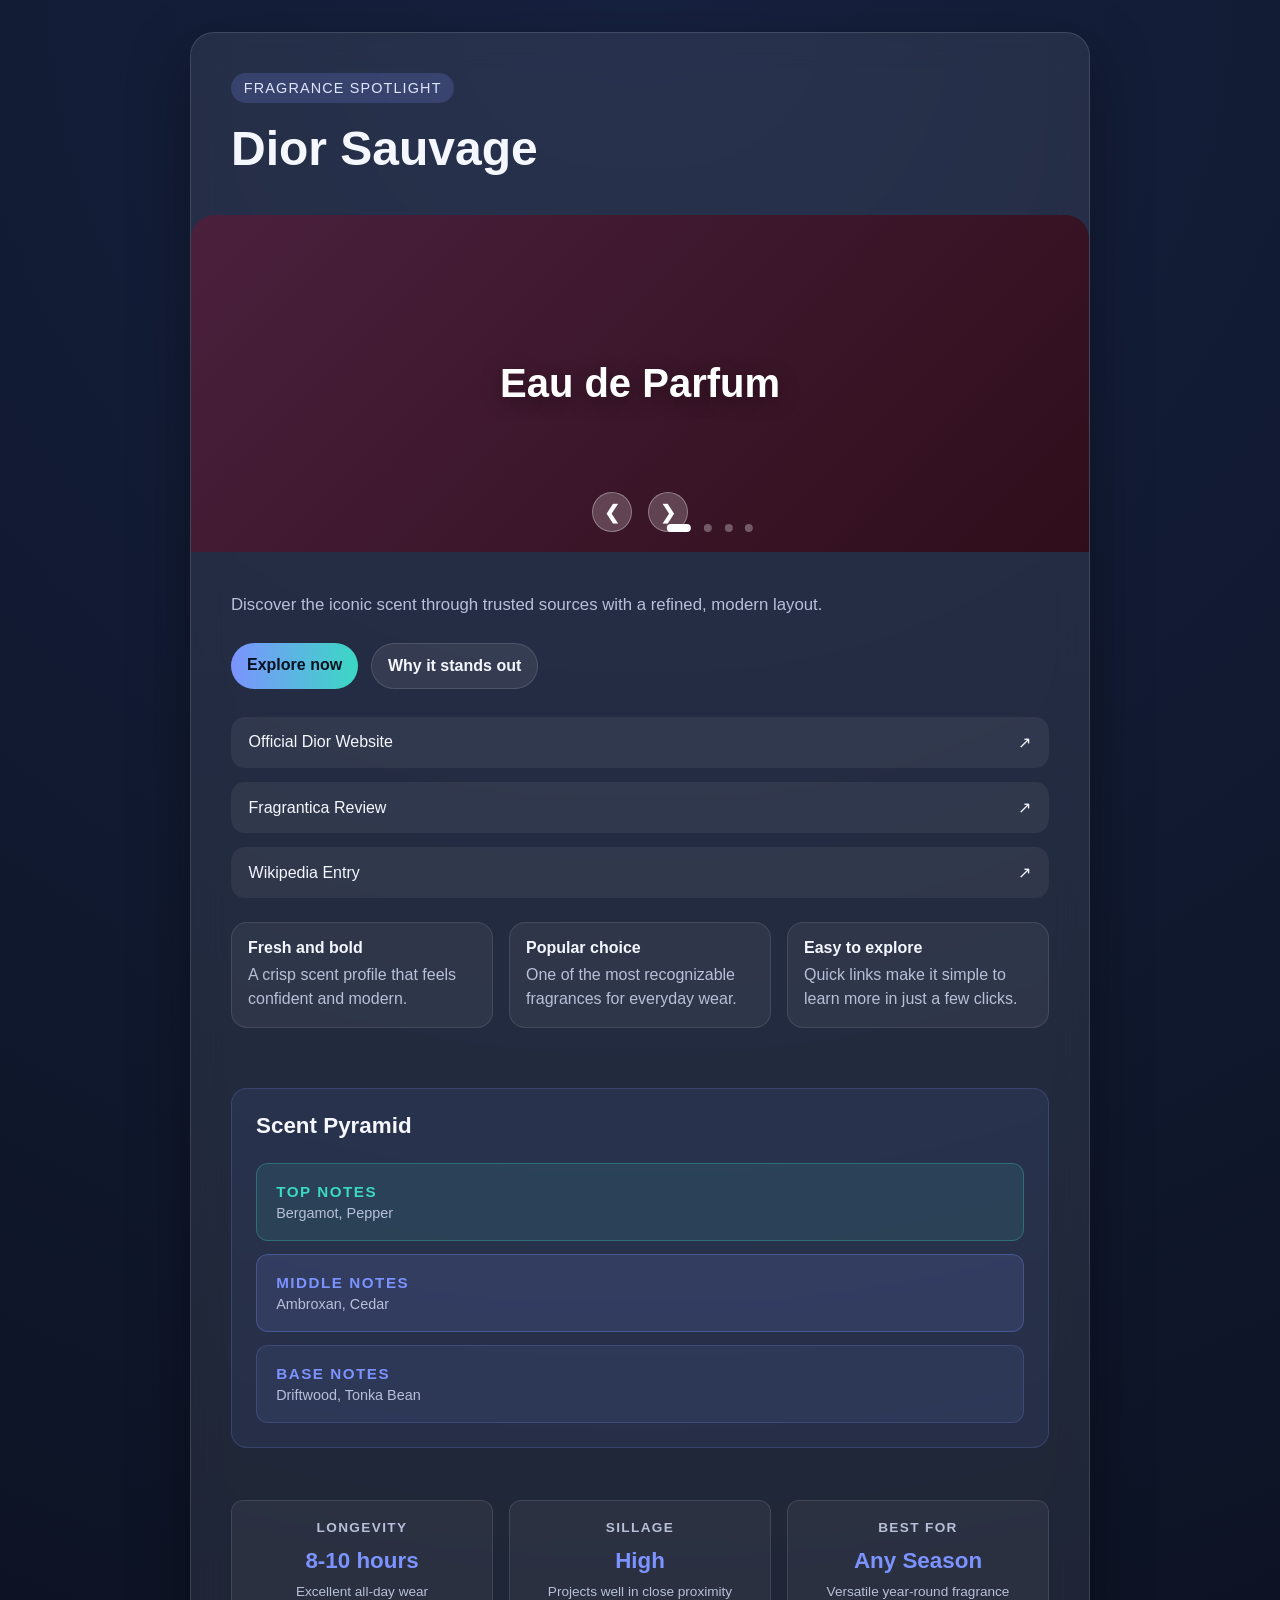
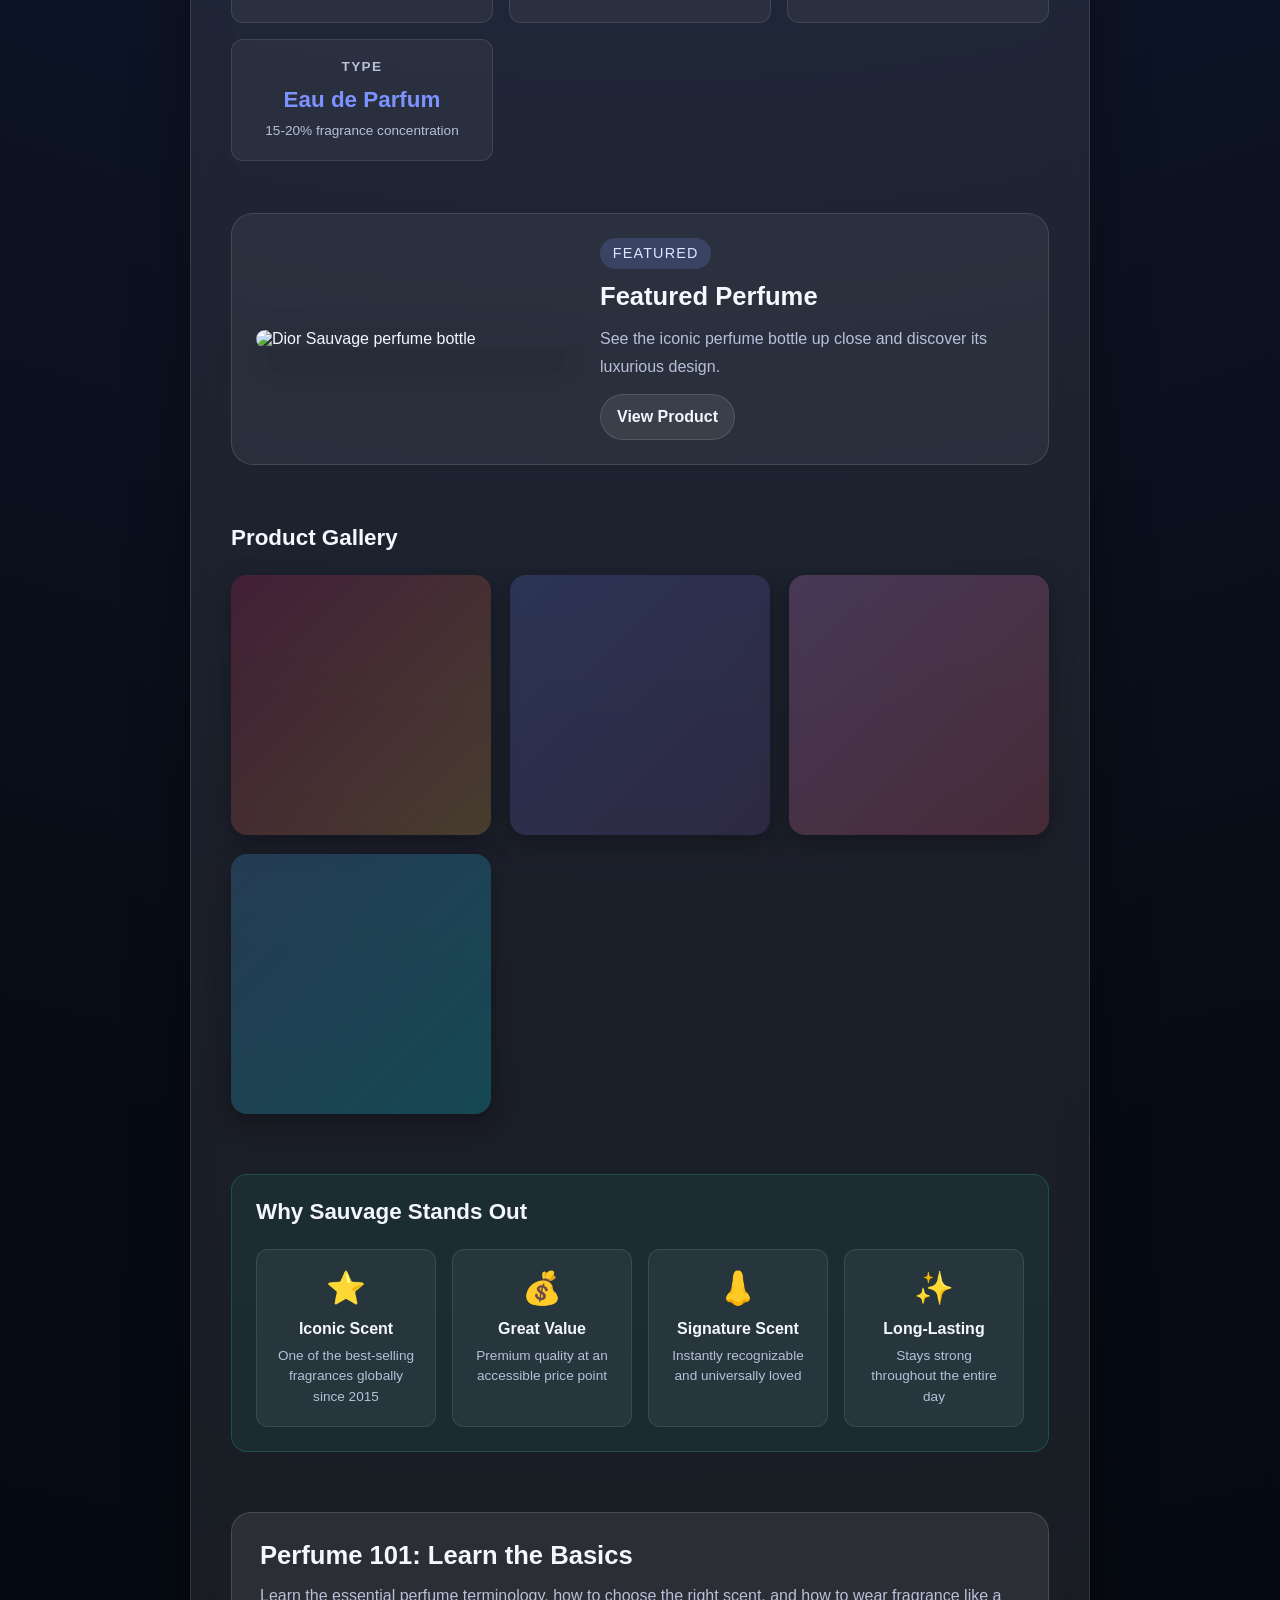
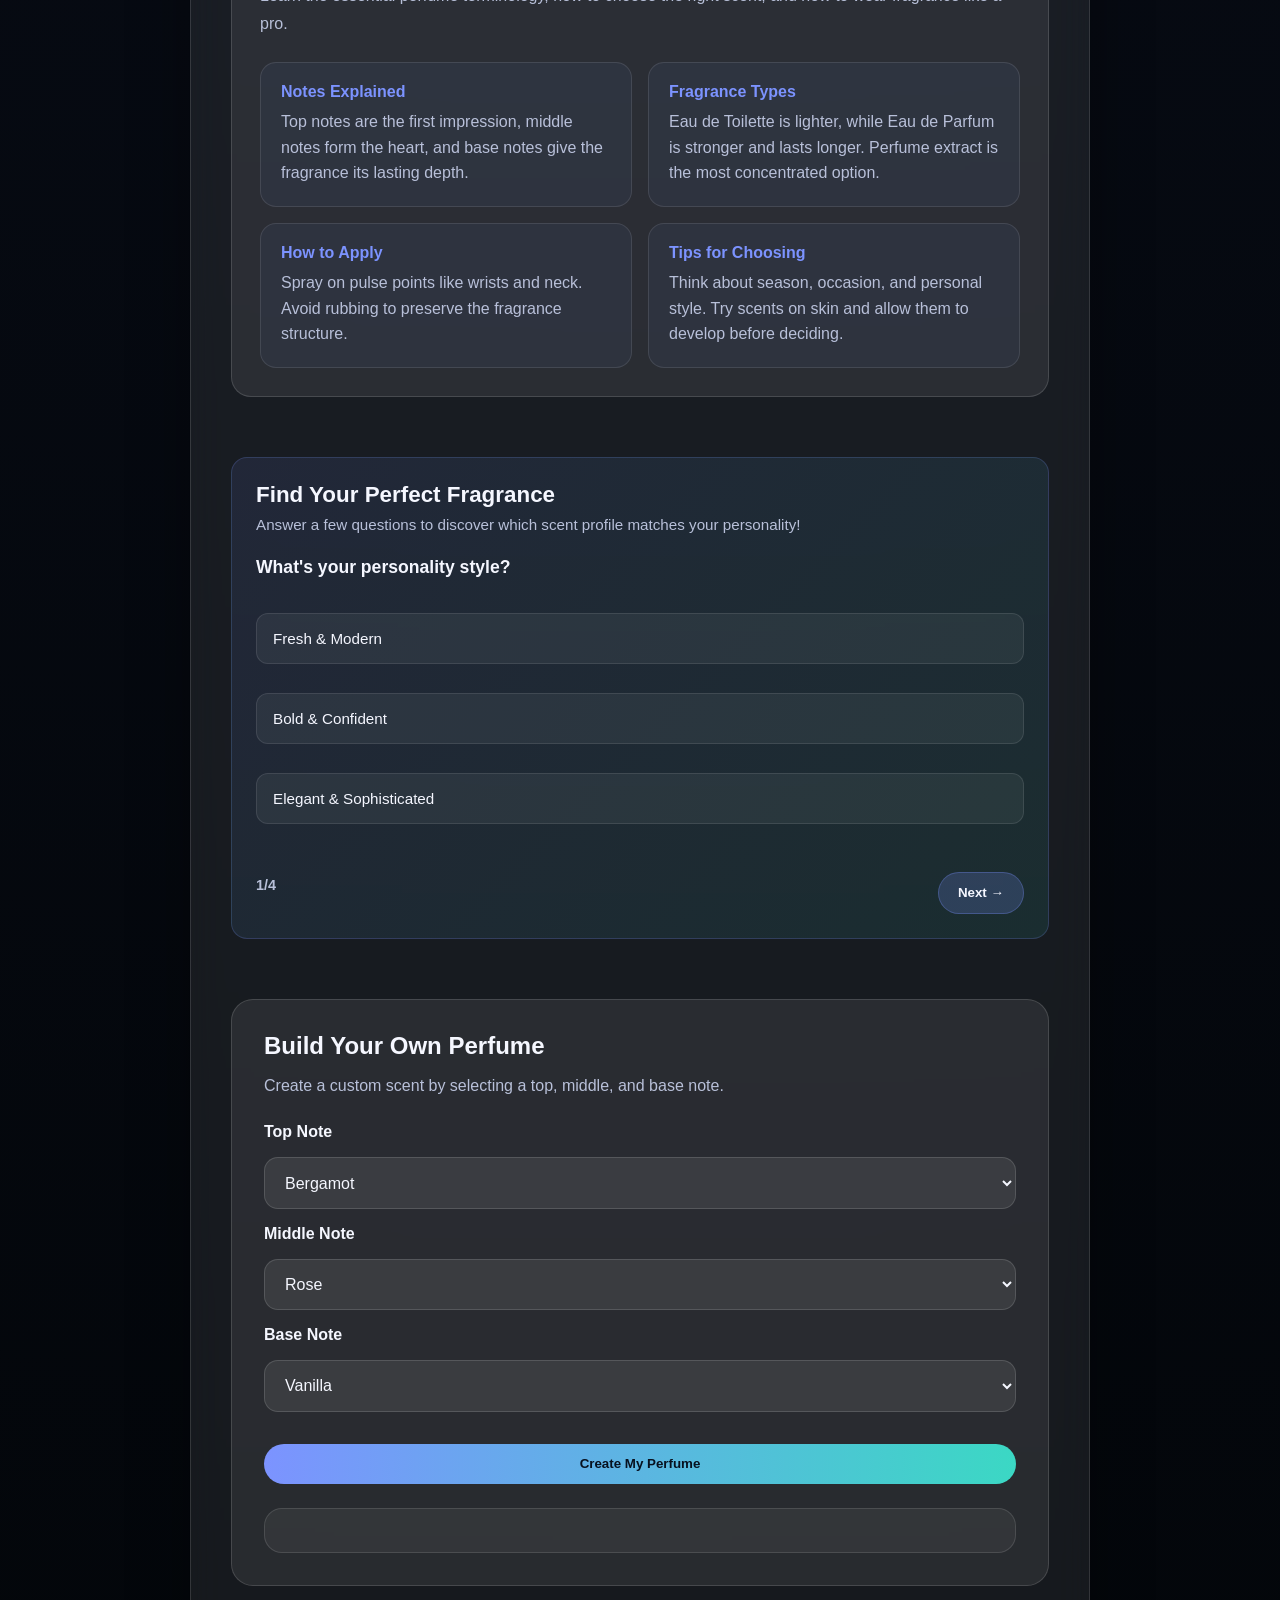
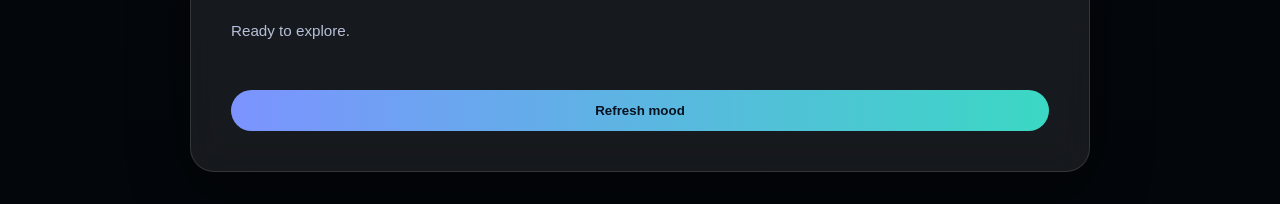
==== commit a36f398e: "Add featured perfume image section and styling" ====
--- a/index.html
+++ b/index.html
@@ -116,6 +116,17 @@
             <h3>Type</h3>
             <p class="spec-value">Eau de Parfum</p>
             <p class="spec-desc">15-20% fragrance concentration</p>
+          </div>
+        </div>
+
+        <!-- Featured Perfume Image -->
+        <div class="featured-product">
+          <img src="https://images.unsplash.com/photo-1556228724-4a719d580b1f?w=900&h=900&fit=crop" alt="Dior Sauvage perfume bottle" />
+          <div class="featured-copy">
+            <span class="badge">Featured</span>
+            <h2>Featured Perfume</h2>
+            <p>See the iconic perfume bottle up close and discover its luxurious design.</p>
+            <a class="button secondary" href="https://www.dior.com/en_us/beauty/products/sauvage-eau-de-parfum-Y0785220.html" target="_blank" rel="noreferrer">View Product</a>
           </div>
         </div>
 
--- a/styles.css
+++ b/styles.css
@@ -220,6 +220,48 @@
   margin: 0 0 1.5rem;
   font-size: 1.4rem;
   color: var(--text);
+}
+
+.featured-product {
+  display: grid;
+  grid-template-columns: minmax(220px, 320px) 1fr;
+  gap: 1.5rem;
+  align-items: center;
+  margin-top: 2rem;
+  padding: 1.5rem;
+  border-radius: 22px;
+  background: rgba(255, 255, 255, 0.06);
+  border: 1px solid rgba(255, 255, 255, 0.12);
+}
+
+.featured-product img {
+  width: 100%;
+  height: auto;
+  border-radius: 20px;
+  object-fit: cover;
+  box-shadow: 0 20px 40px rgba(0, 0, 0, 0.25);
+}
+
+.featured-copy {
+  display: flex;
+  flex-direction: column;
+  gap: 0.85rem;
+}
+
+.featured-copy h2 {
+  margin: 0;
+  font-size: 1.6rem;
+  color: var(--text);
+}
+
+.featured-copy p {
+  margin: 0;
+  color: var(--muted);
+  line-height: 1.75;
+}
+
+.featured-product .button.secondary {
+  width: fit-content;
 }
 
 .gallery-grid {
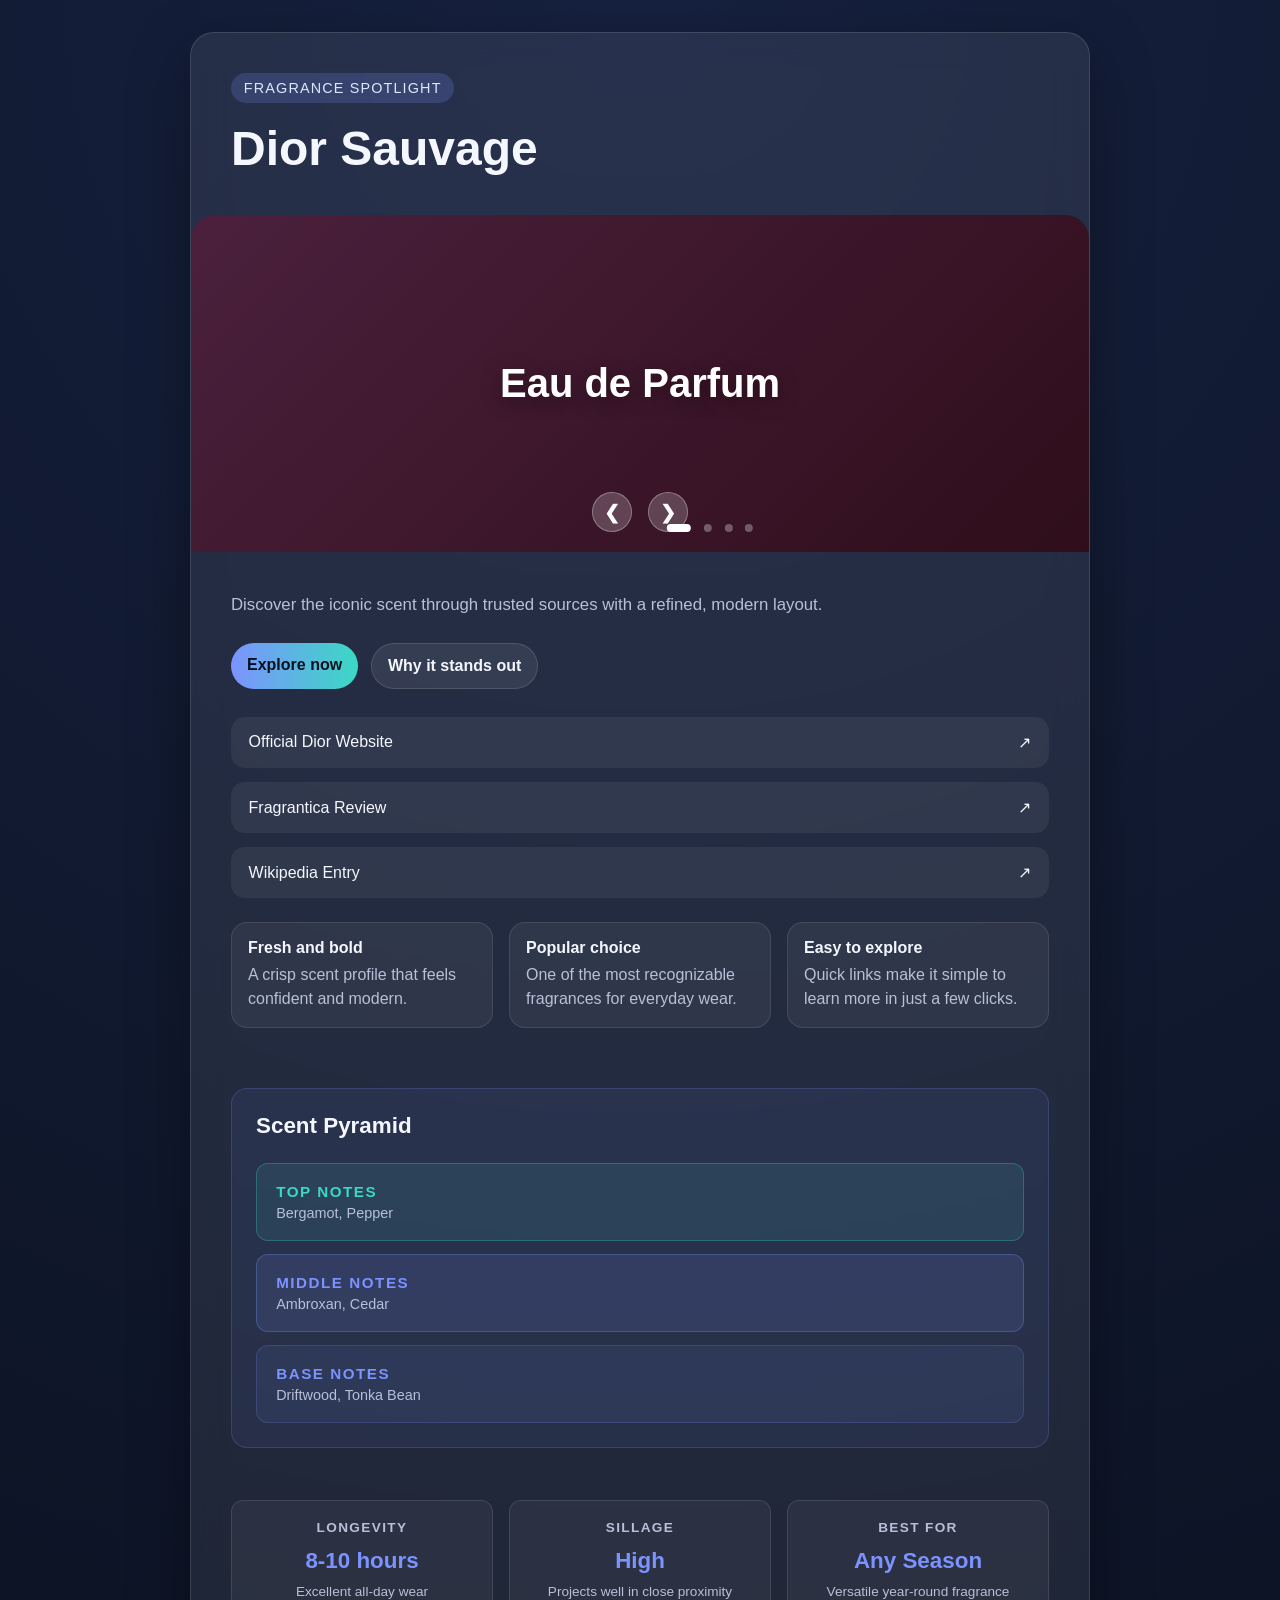
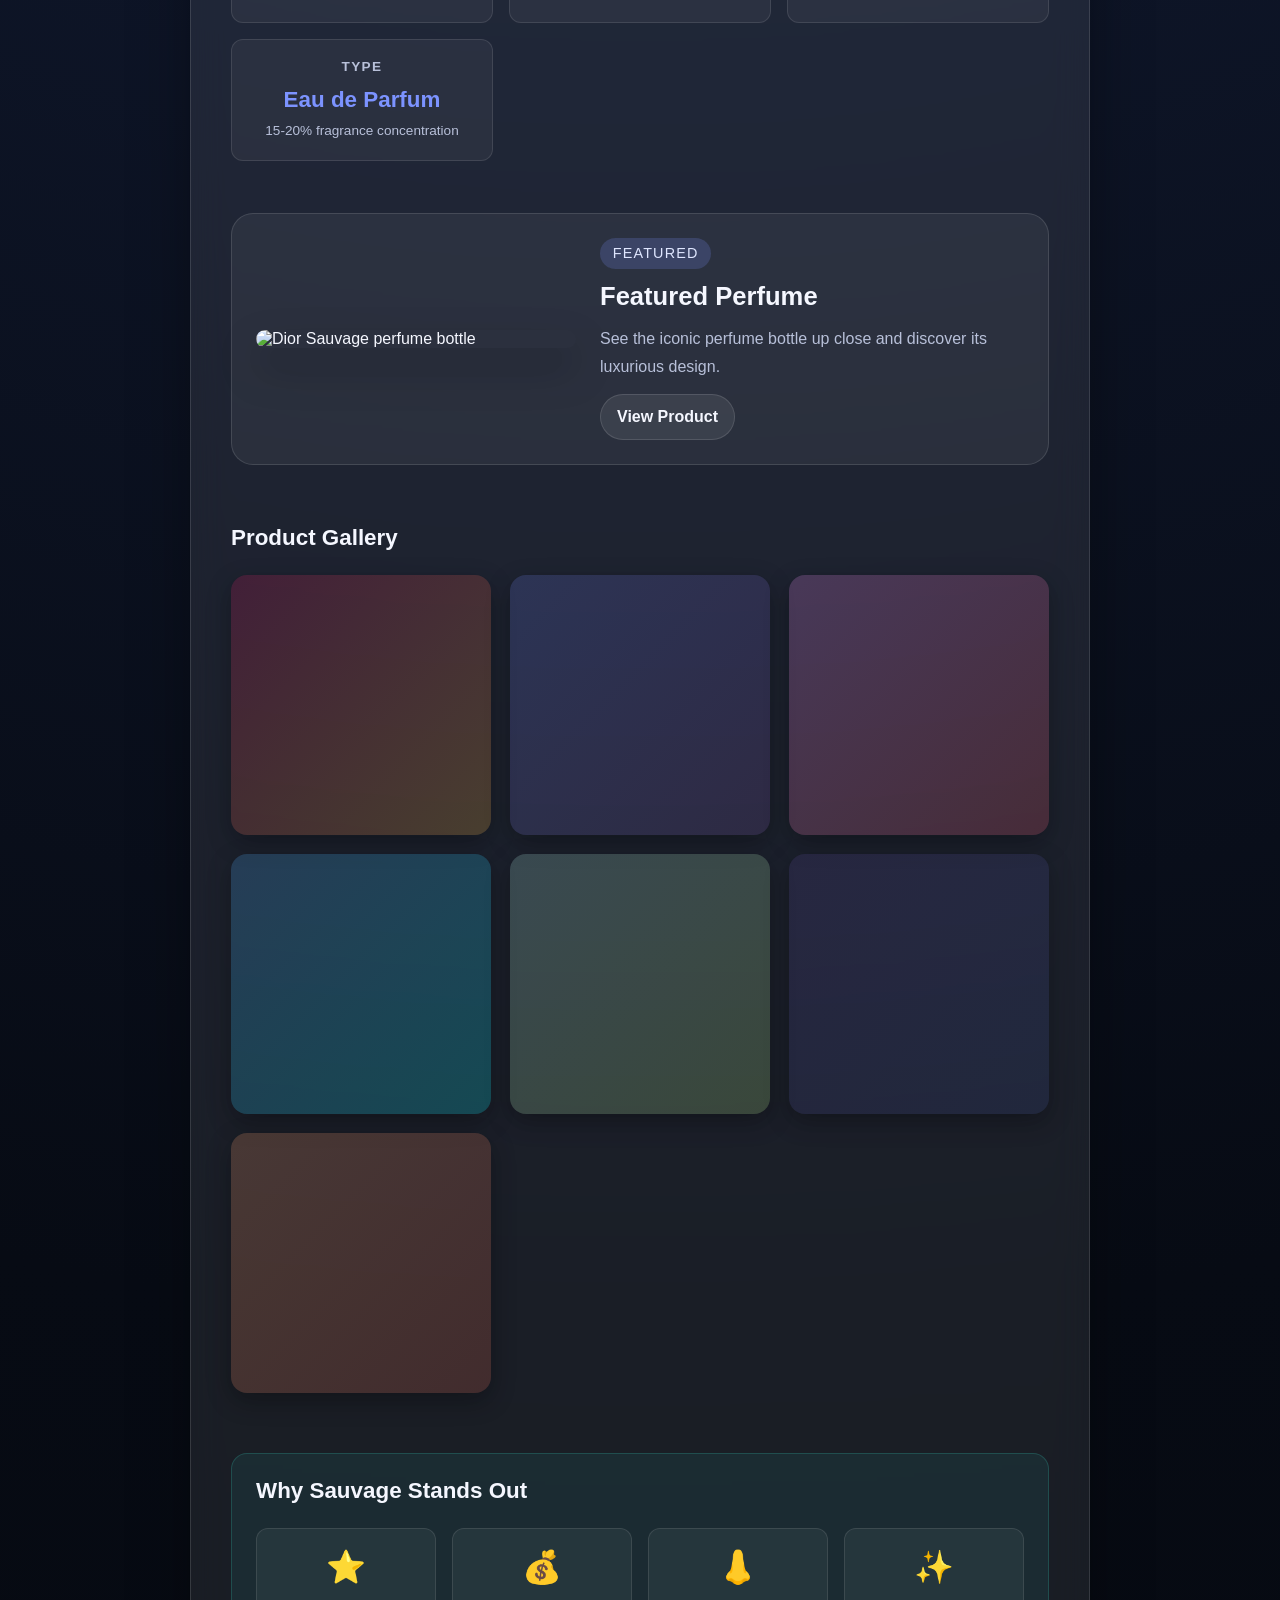
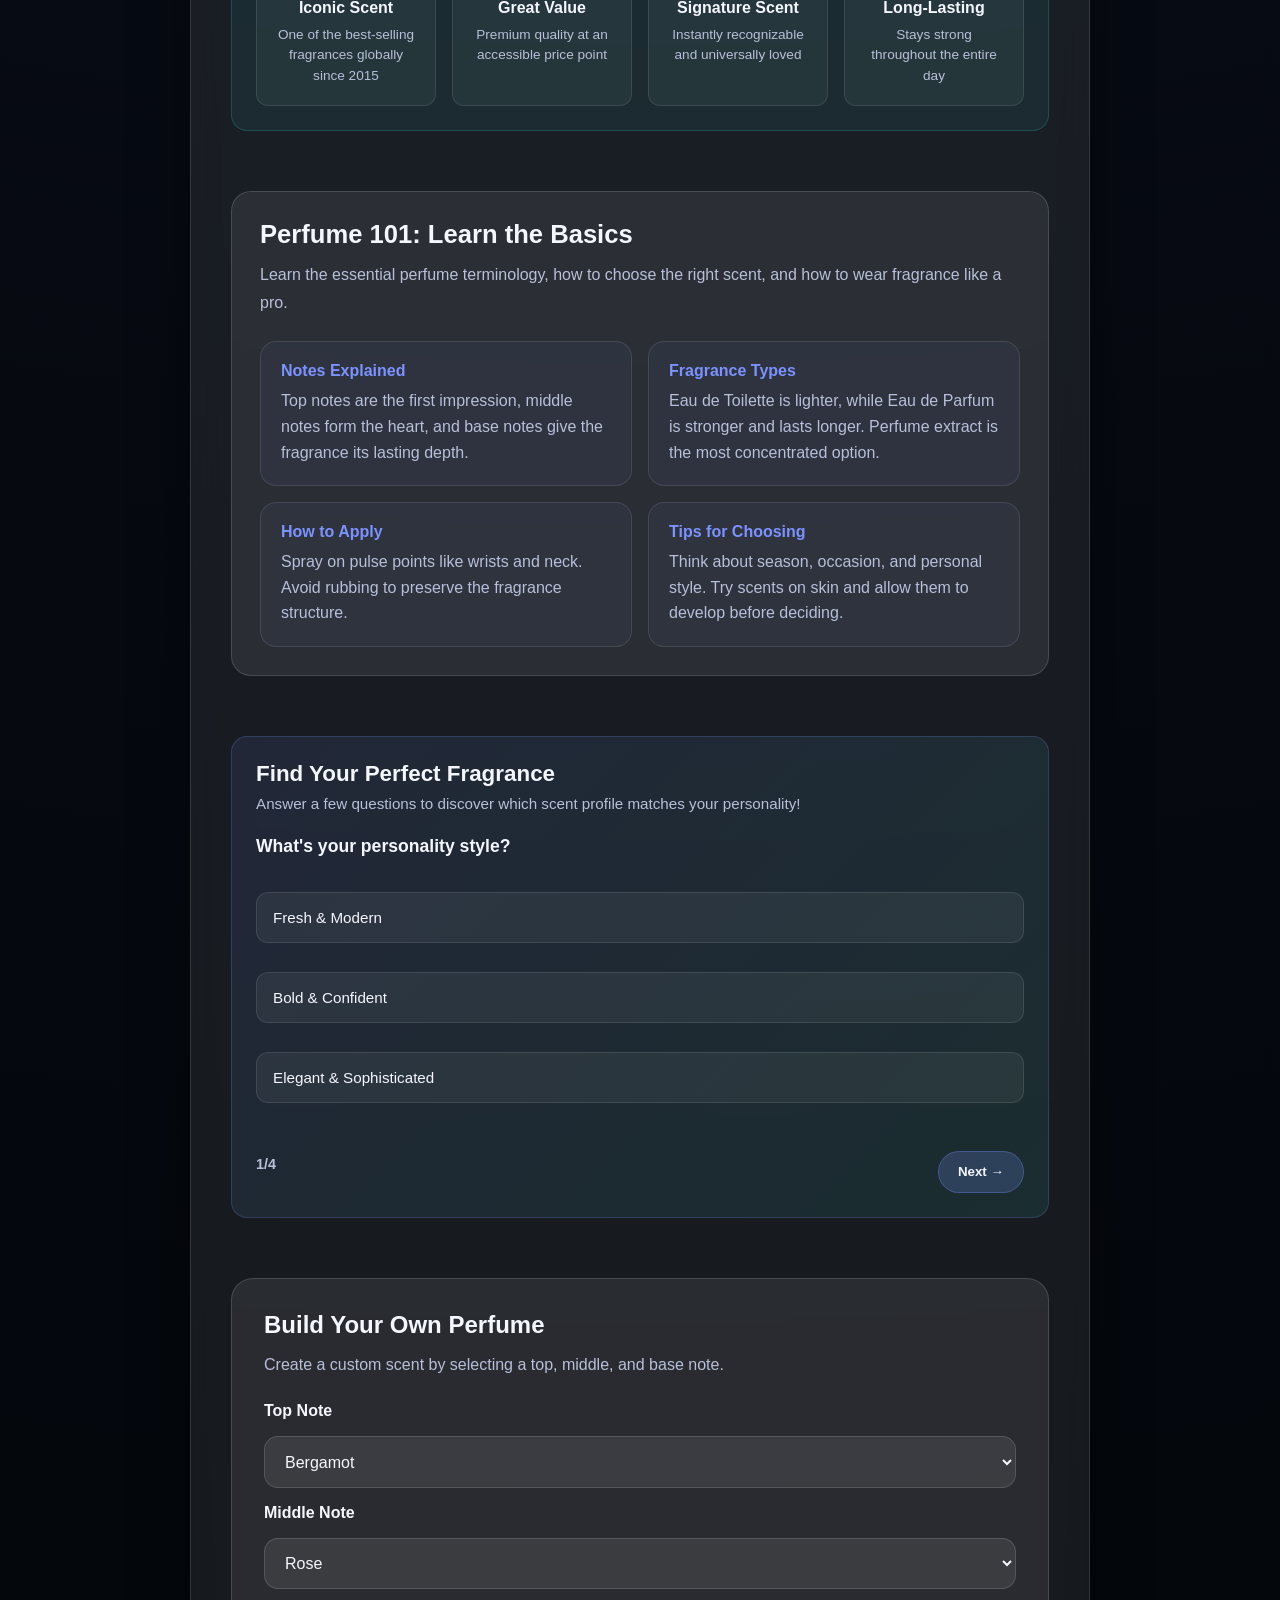
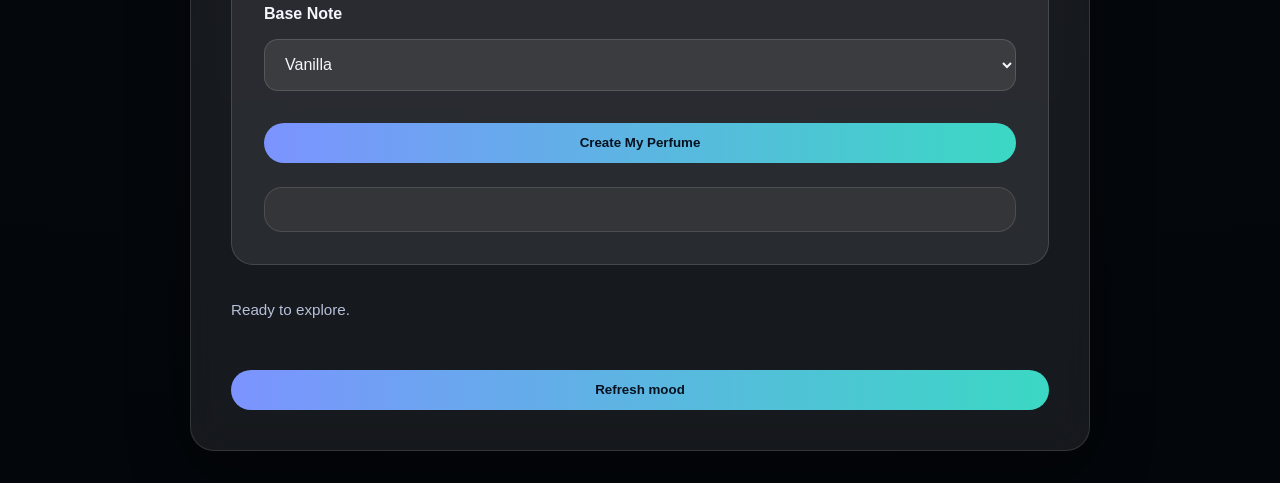
==== commit 337b4789: "Add supporting scent profile images to gallery" ====
--- a/index.html
+++ b/index.html
@@ -152,6 +152,21 @@
             <div class="gallery-item" style="background: linear-gradient(135deg, rgba(79, 172, 254, 0.2), rgba(0, 242, 254, 0.2)), url('https://images.unsplash.com/photo-1514291840714-51cecaf55baf?w=400&h=400&fit=crop') center/cover;">
               <div class="gallery-overlay">
                 <p>Exclusive Launch</p>
+              </div>
+            </div>
+            <div class="gallery-item" style="background: linear-gradient(135deg, rgba(176, 236, 228, 0.2), rgba(183, 233, 134, 0.2)), url('https://images.unsplash.com/photo-1512427691650-1ccfbd9e0bf5?w=400&h=400&fit=crop') center/cover;">
+              <div class="gallery-overlay">
+                <p>Fresh Citrus Notes</p>
+              </div>
+            </div>
+            <div class="gallery-item" style="background: linear-gradient(135deg, rgba(84, 65, 147, 0.2), rgba(59, 77, 143, 0.2)), url('https://images.unsplash.com/photo-1501004318641-b39e6451bec6?w=400&h=400&fit=crop') center/cover;">
+              <div class="gallery-overlay">
+                <p>Woody Warm Base</p>
+              </div>
+            </div>
+            <div class="gallery-item" style="background: linear-gradient(135deg, rgba(255, 161, 105, 0.2), rgba(223, 99, 78, 0.2)), url('https://images.unsplash.com/photo-1515510054034-b3bfdce88f5b?w=400&h=400&fit=crop') center/cover;">
+              <div class="gallery-overlay">
+                <p>Spicy Warm Touch</p>
               </div>
             </div>
           </div>
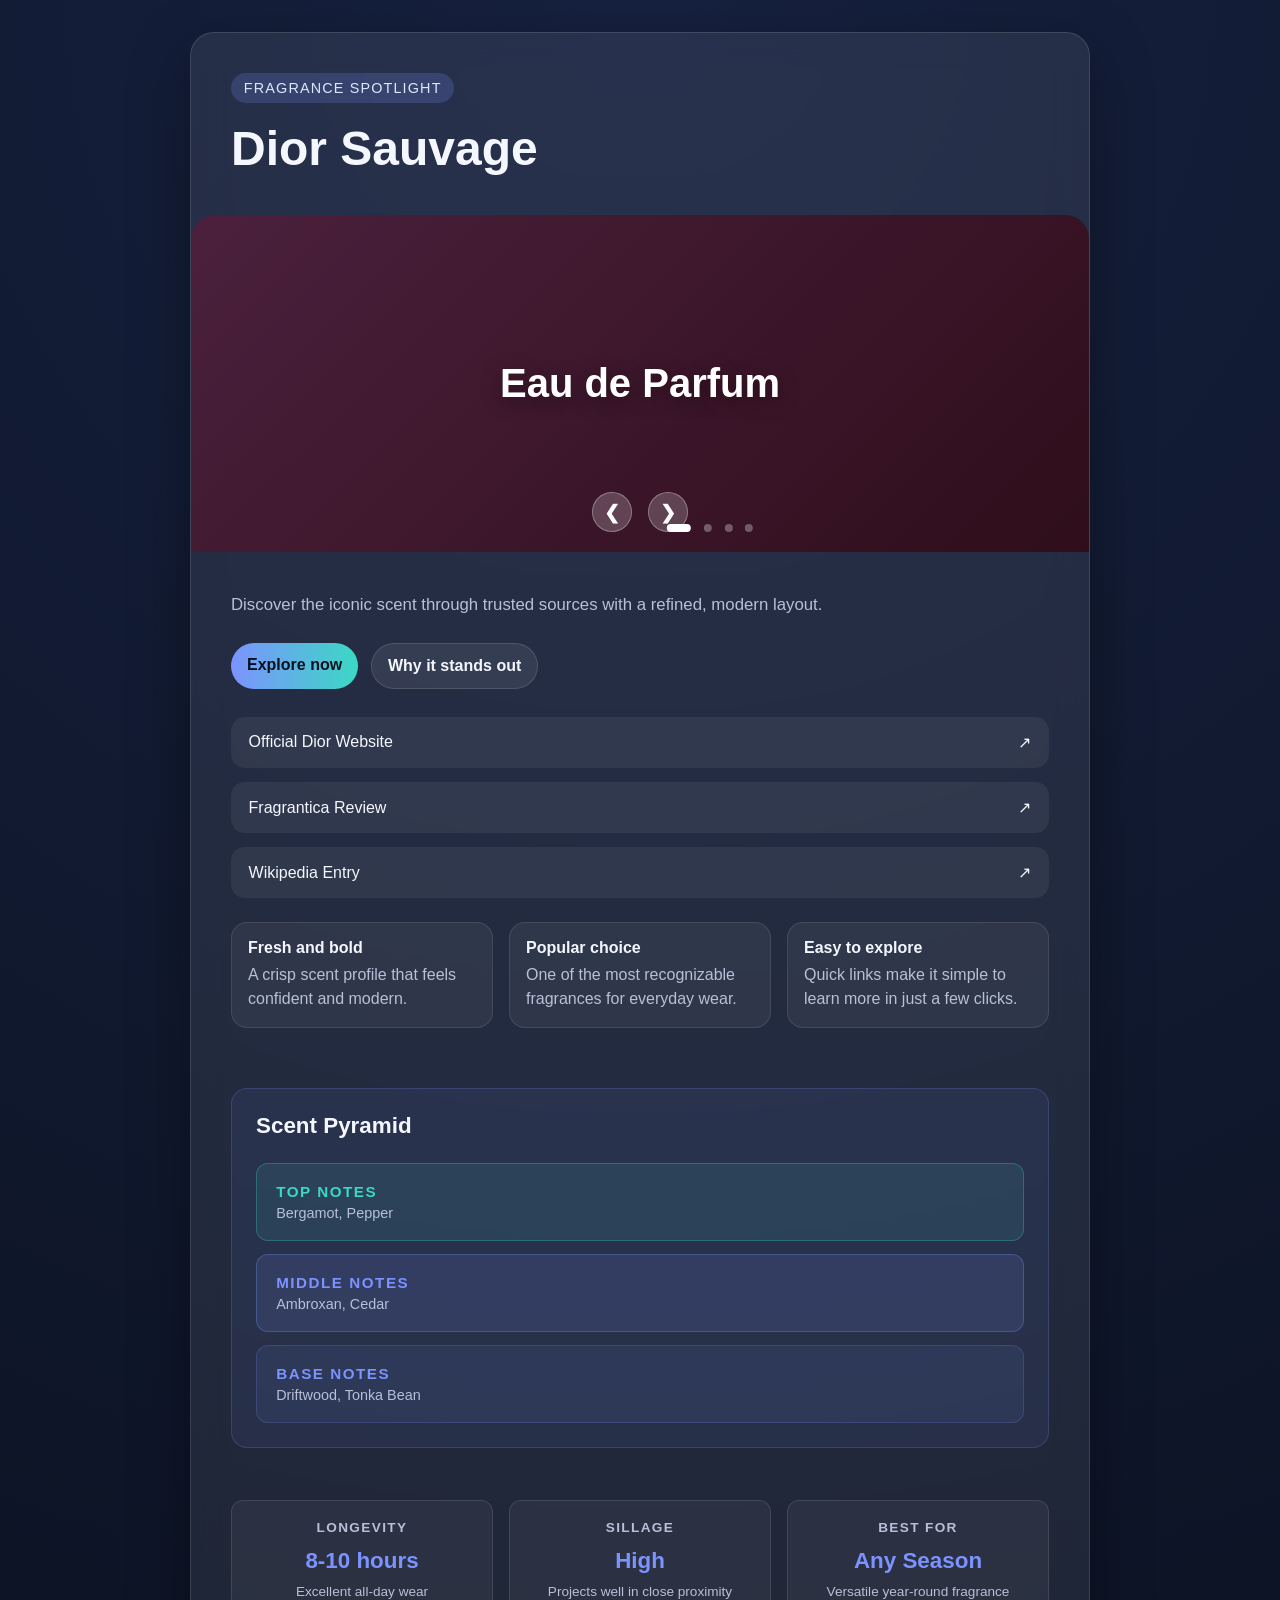
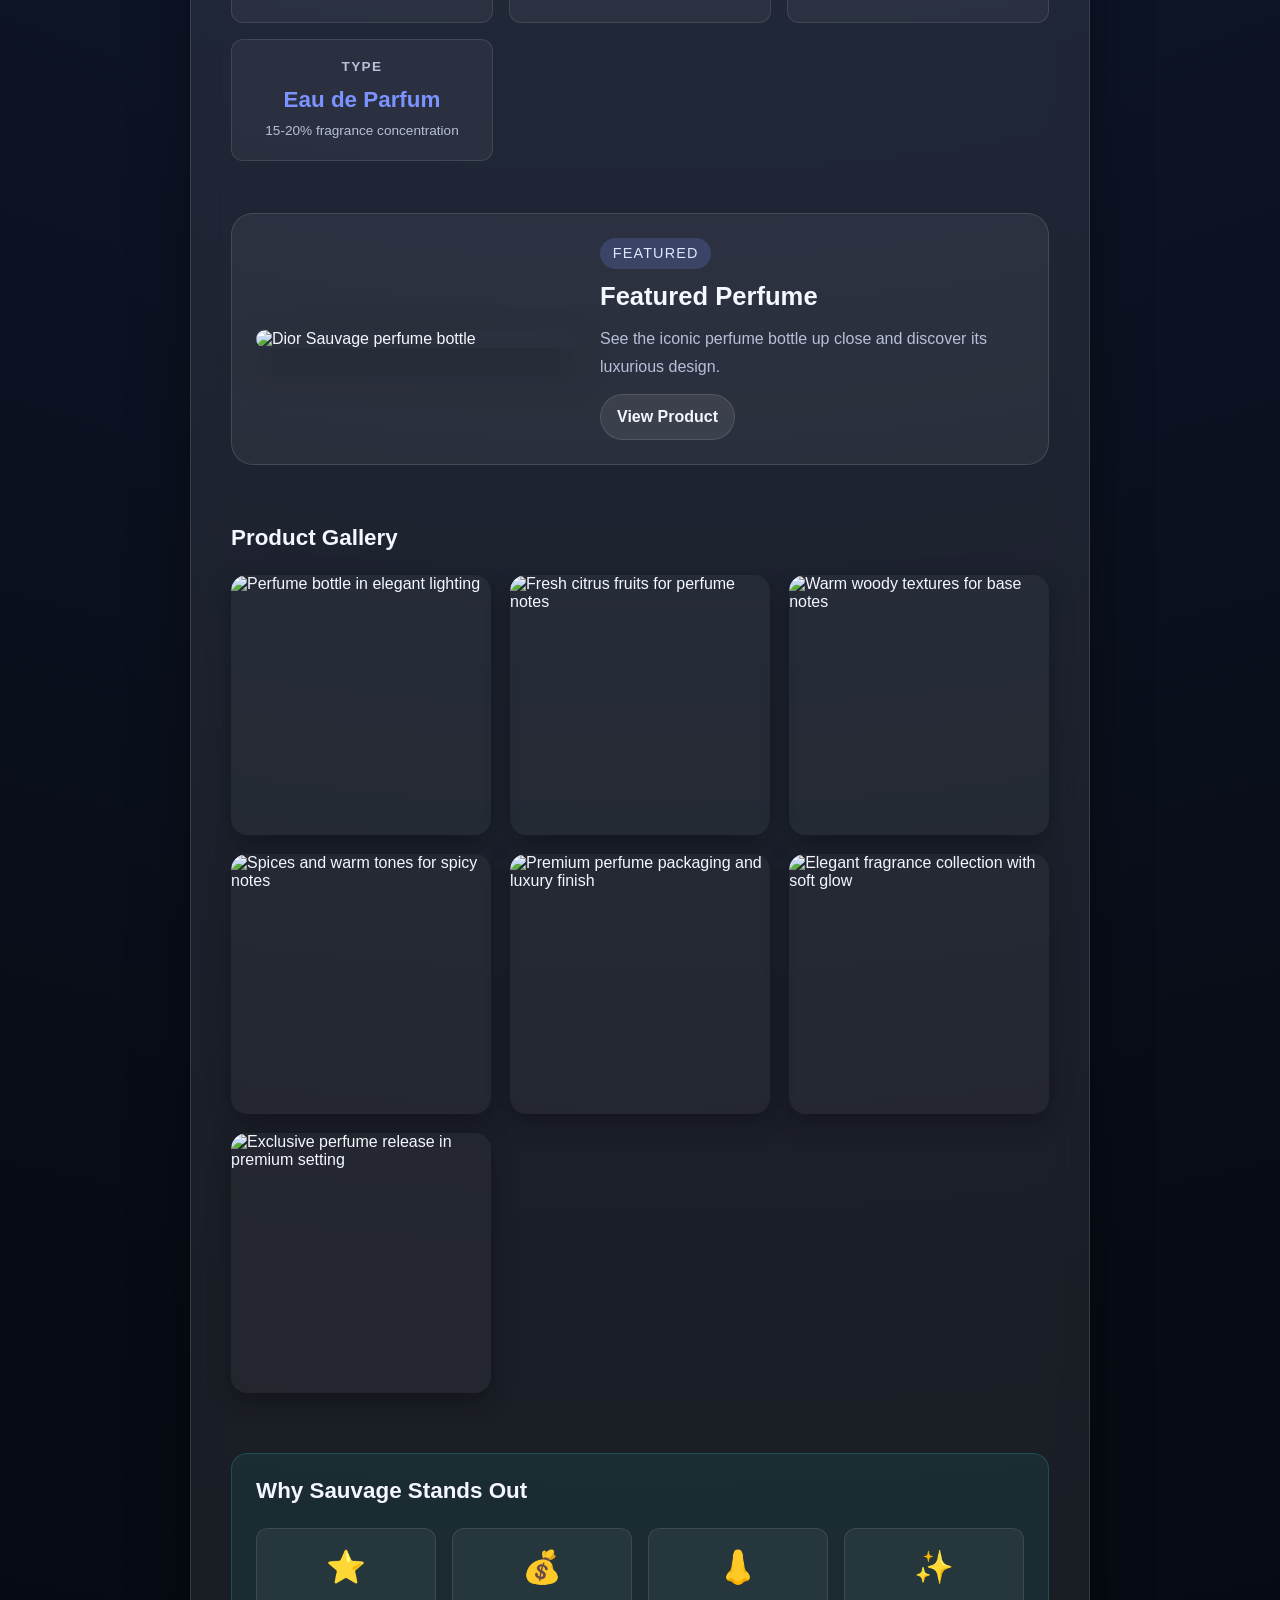
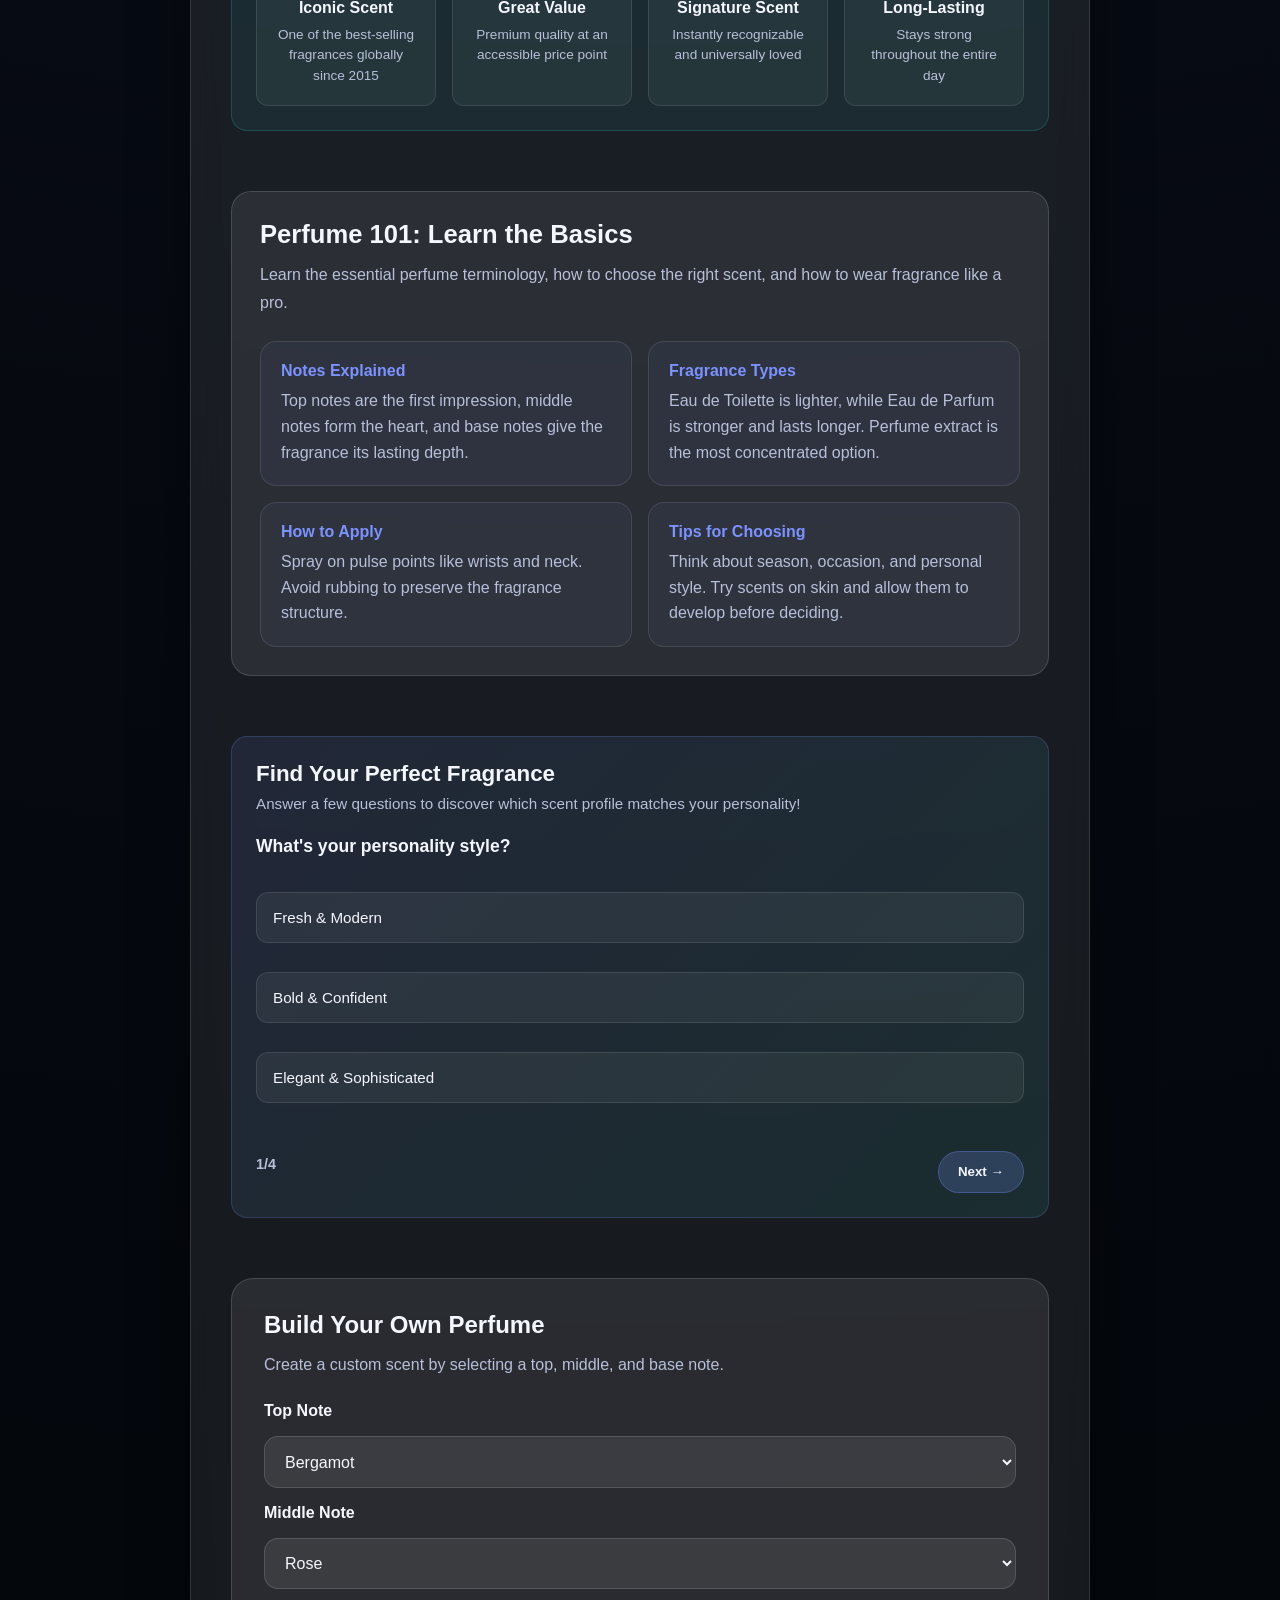
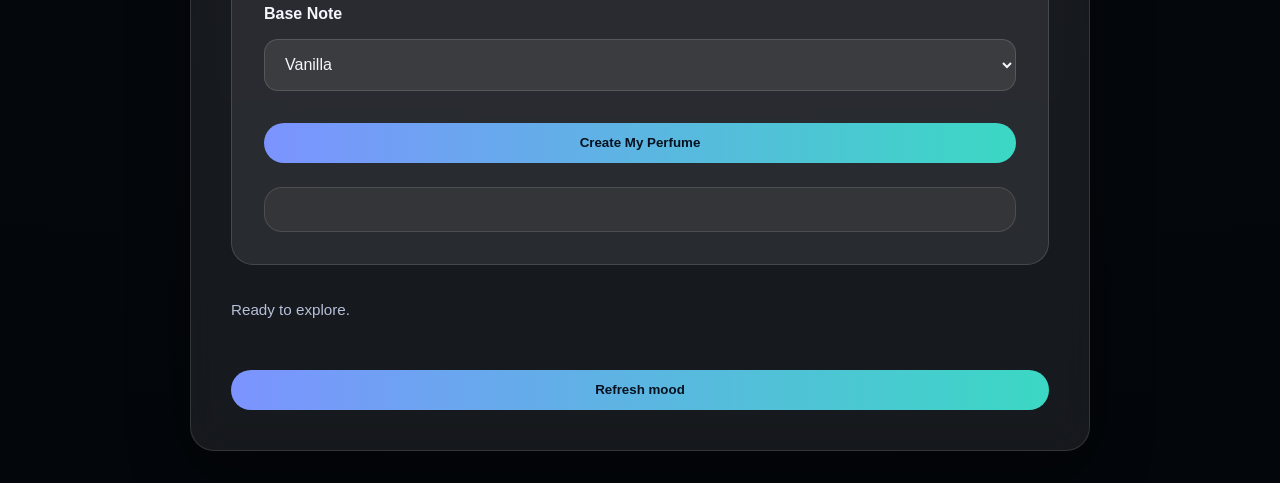
==== commit f5045258: "Add scented gallery images with real photos" ====
--- a/index.html
+++ b/index.html
@@ -134,39 +134,46 @@
         <div class="gallery-section">
           <h2>Product Gallery</h2>
           <div class="gallery-grid">
-            <div class="gallery-item" style="background: linear-gradient(135deg, rgba(212, 20, 90, 0.2), rgba(251, 176, 59, 0.2)), url('https://images.unsplash.com/photo-1548695682-dbc8f6ad76e8?w=400&h=400&fit=crop') center/cover;">
-              <div class="gallery-overlay">
-                <p>Classic Edition</p>
-              </div>
-            </div>
-            <div class="gallery-item" style="background: linear-gradient(135deg, rgba(102, 126, 234, 0.2), rgba(118, 75, 162, 0.2)), url('https://images.unsplash.com/photo-1594925662615-2e6e46f6bf63?w=400&h=400&fit=crop') center/cover;">
+            <div class="gallery-item">
+              <img src="https://images.unsplash.com/photo-1548695682-dbc8f6ad76e8?w=400&h=400&fit=crop" alt="Perfume bottle in elegant lighting" />
+              <div class="gallery-overlay">
+                <p>Classic Perfume Bottle</p>
+              </div>
+            </div>
+            <div class="gallery-item">
+              <img src="https://images.unsplash.com/photo-1512427691650-1ccfbd9e0bf5?w=400&h=400&fit=crop" alt="Fresh citrus fruits for perfume notes" />
+              <div class="gallery-overlay">
+                <p>Fresh Citrus Notes</p>
+              </div>
+            </div>
+            <div class="gallery-item">
+              <img src="https://images.unsplash.com/photo-1501004318641-b39e6451bec6?w=400&h=400&fit=crop" alt="Warm woody textures for base notes" />
+              <div class="gallery-overlay">
+                <p>Woody Warm Base</p>
+              </div>
+            </div>
+            <div class="gallery-item">
+              <img src="https://images.unsplash.com/photo-1515510054034-b3bfdce88f5b?w=400&h=400&fit=crop" alt="Spices and warm tones for spicy notes" />
+              <div class="gallery-overlay">
+                <p>Spicy Warm Touch</p>
+              </div>
+            </div>
+            <div class="gallery-item">
+              <img src="https://images.unsplash.com/photo-1594925662615-2e6e46f6bf63?w=400&h=400&fit=crop" alt="Premium perfume packaging and luxury finish" />
               <div class="gallery-overlay">
                 <p>Premium Blend</p>
               </div>
             </div>
-            <div class="gallery-item" style="background: linear-gradient(135deg, rgba(240, 147, 251, 0.2), rgba(245, 87, 108, 0.2)), url('https://images.unsplash.com/photo-1615109398623-88226acb758d?w=400&h=400&fit=crop') center/cover;">
+            <div class="gallery-item">
+              <img src="https://images.unsplash.com/photo-1615109398623-88226acb758d?w=400&h=400&fit=crop" alt="Elegant fragrance collection with soft glow" />
               <div class="gallery-overlay">
                 <p>Signature Collection</p>
               </div>
             </div>
-            <div class="gallery-item" style="background: linear-gradient(135deg, rgba(79, 172, 254, 0.2), rgba(0, 242, 254, 0.2)), url('https://images.unsplash.com/photo-1514291840714-51cecaf55baf?w=400&h=400&fit=crop') center/cover;">
+            <div class="gallery-item">
+              <img src="https://images.unsplash.com/photo-1514291840714-51cecaf55baf?w=400&h=400&fit=crop" alt="Exclusive perfume release in premium setting" />
               <div class="gallery-overlay">
                 <p>Exclusive Launch</p>
-              </div>
-            </div>
-            <div class="gallery-item" style="background: linear-gradient(135deg, rgba(176, 236, 228, 0.2), rgba(183, 233, 134, 0.2)), url('https://images.unsplash.com/photo-1512427691650-1ccfbd9e0bf5?w=400&h=400&fit=crop') center/cover;">
-              <div class="gallery-overlay">
-                <p>Fresh Citrus Notes</p>
-              </div>
-            </div>
-            <div class="gallery-item" style="background: linear-gradient(135deg, rgba(84, 65, 147, 0.2), rgba(59, 77, 143, 0.2)), url('https://images.unsplash.com/photo-1501004318641-b39e6451bec6?w=400&h=400&fit=crop') center/cover;">
-              <div class="gallery-overlay">
-                <p>Woody Warm Base</p>
-              </div>
-            </div>
-            <div class="gallery-item" style="background: linear-gradient(135deg, rgba(255, 161, 105, 0.2), rgba(223, 99, 78, 0.2)), url('https://images.unsplash.com/photo-1515510054034-b3bfdce88f5b?w=400&h=400&fit=crop') center/cover;">
-              <div class="gallery-overlay">
-                <p>Spicy Warm Touch</p>
               </div>
             </div>
           </div>
--- a/styles.css
+++ b/styles.css
@@ -278,15 +278,25 @@
   position: relative;
   transition: all 400ms cubic-bezier(0.34, 1.56, 0.64, 1);
   box-shadow: 0 8px 24px rgba(0, 0, 0, 0.3);
-  display: flex;
-  align-items: center;
-  justify-content: center;
-  background-size: cover;
-  background-position: center;
+  display: grid;
+  place-items: center;
+  background: rgba(255, 255, 255, 0.04);
+}
+
+.gallery-item img {
+  width: 100%;
+  height: 100%;
+  object-fit: cover;
+  display: block;
+  transition: transform 500ms ease;
+}
+
+.gallery-item:hover img {
+  transform: scale(1.08);
 }
 
 .gallery-item:hover {
-  transform: scale(1.08) translateY(-8px);
+  transform: translateY(-8px);
   box-shadow: 0 16px 40px rgba(0, 0, 0, 0.4);
 }
 
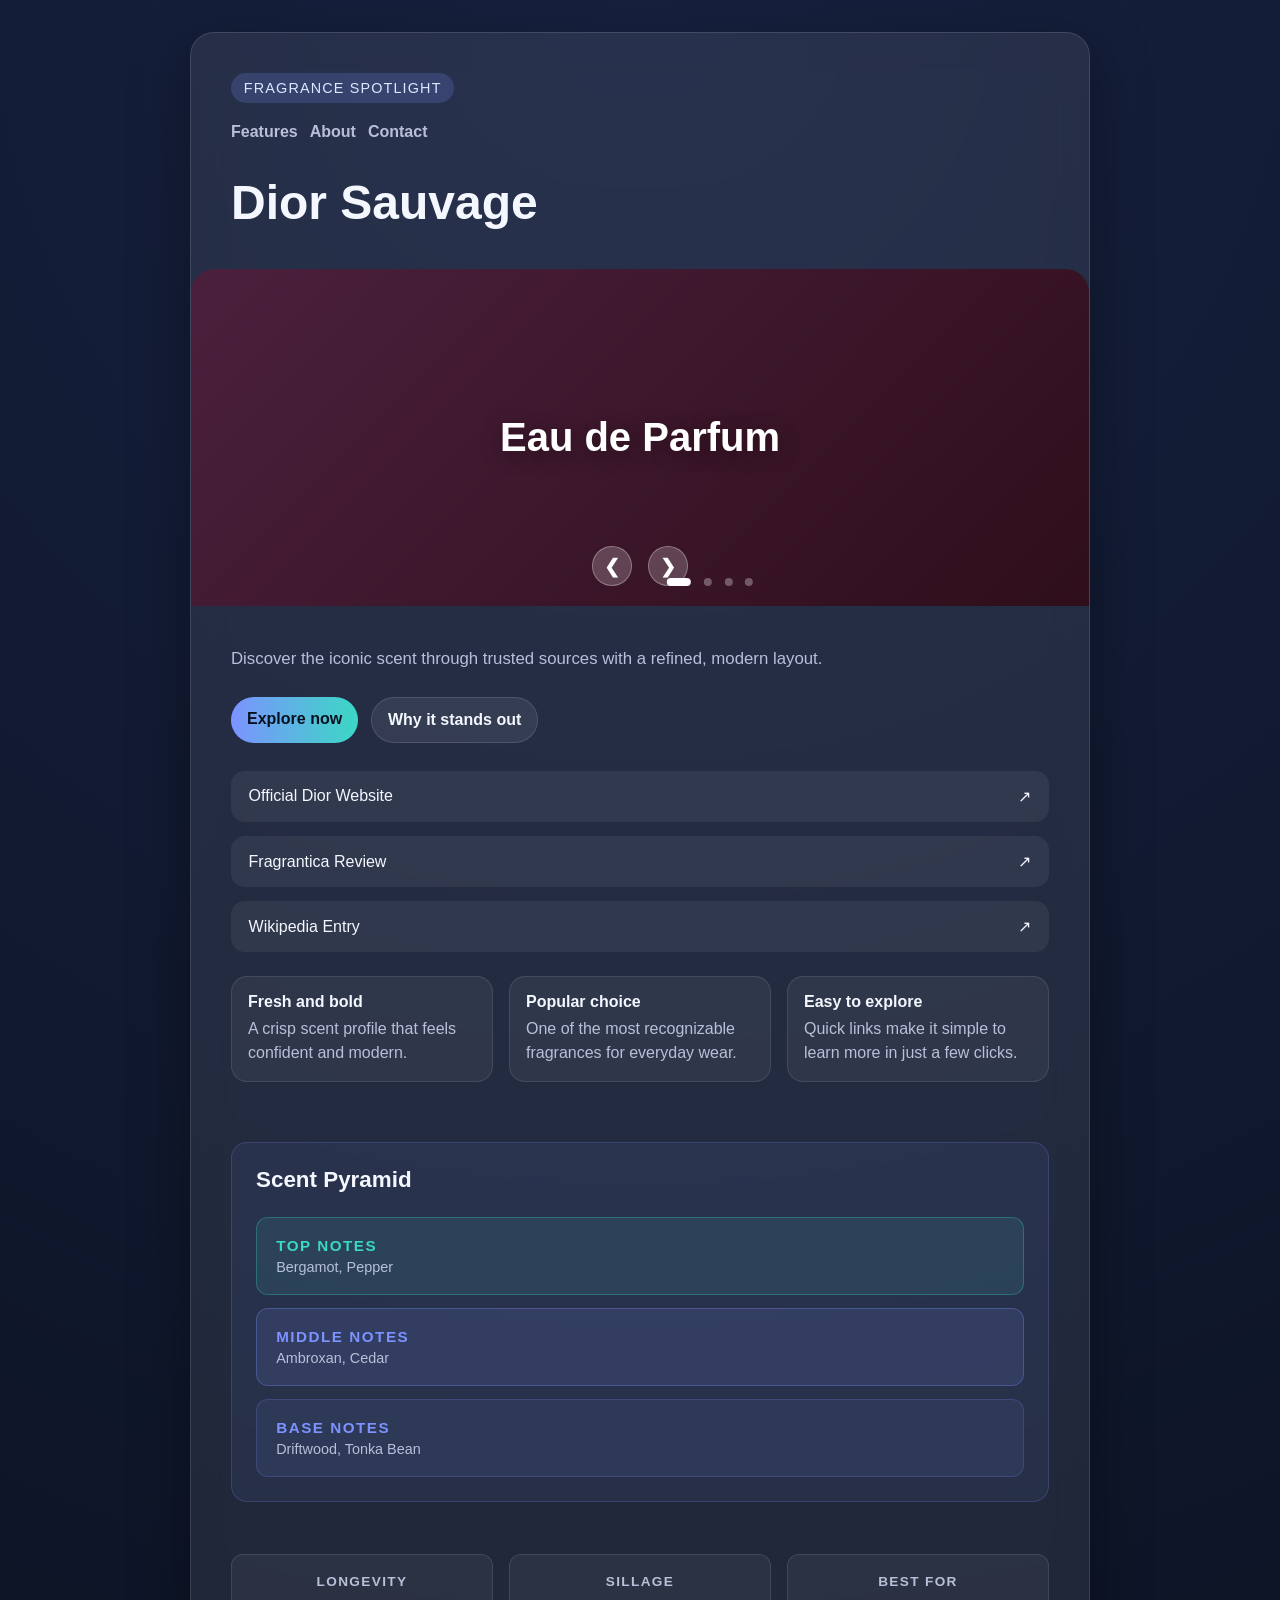
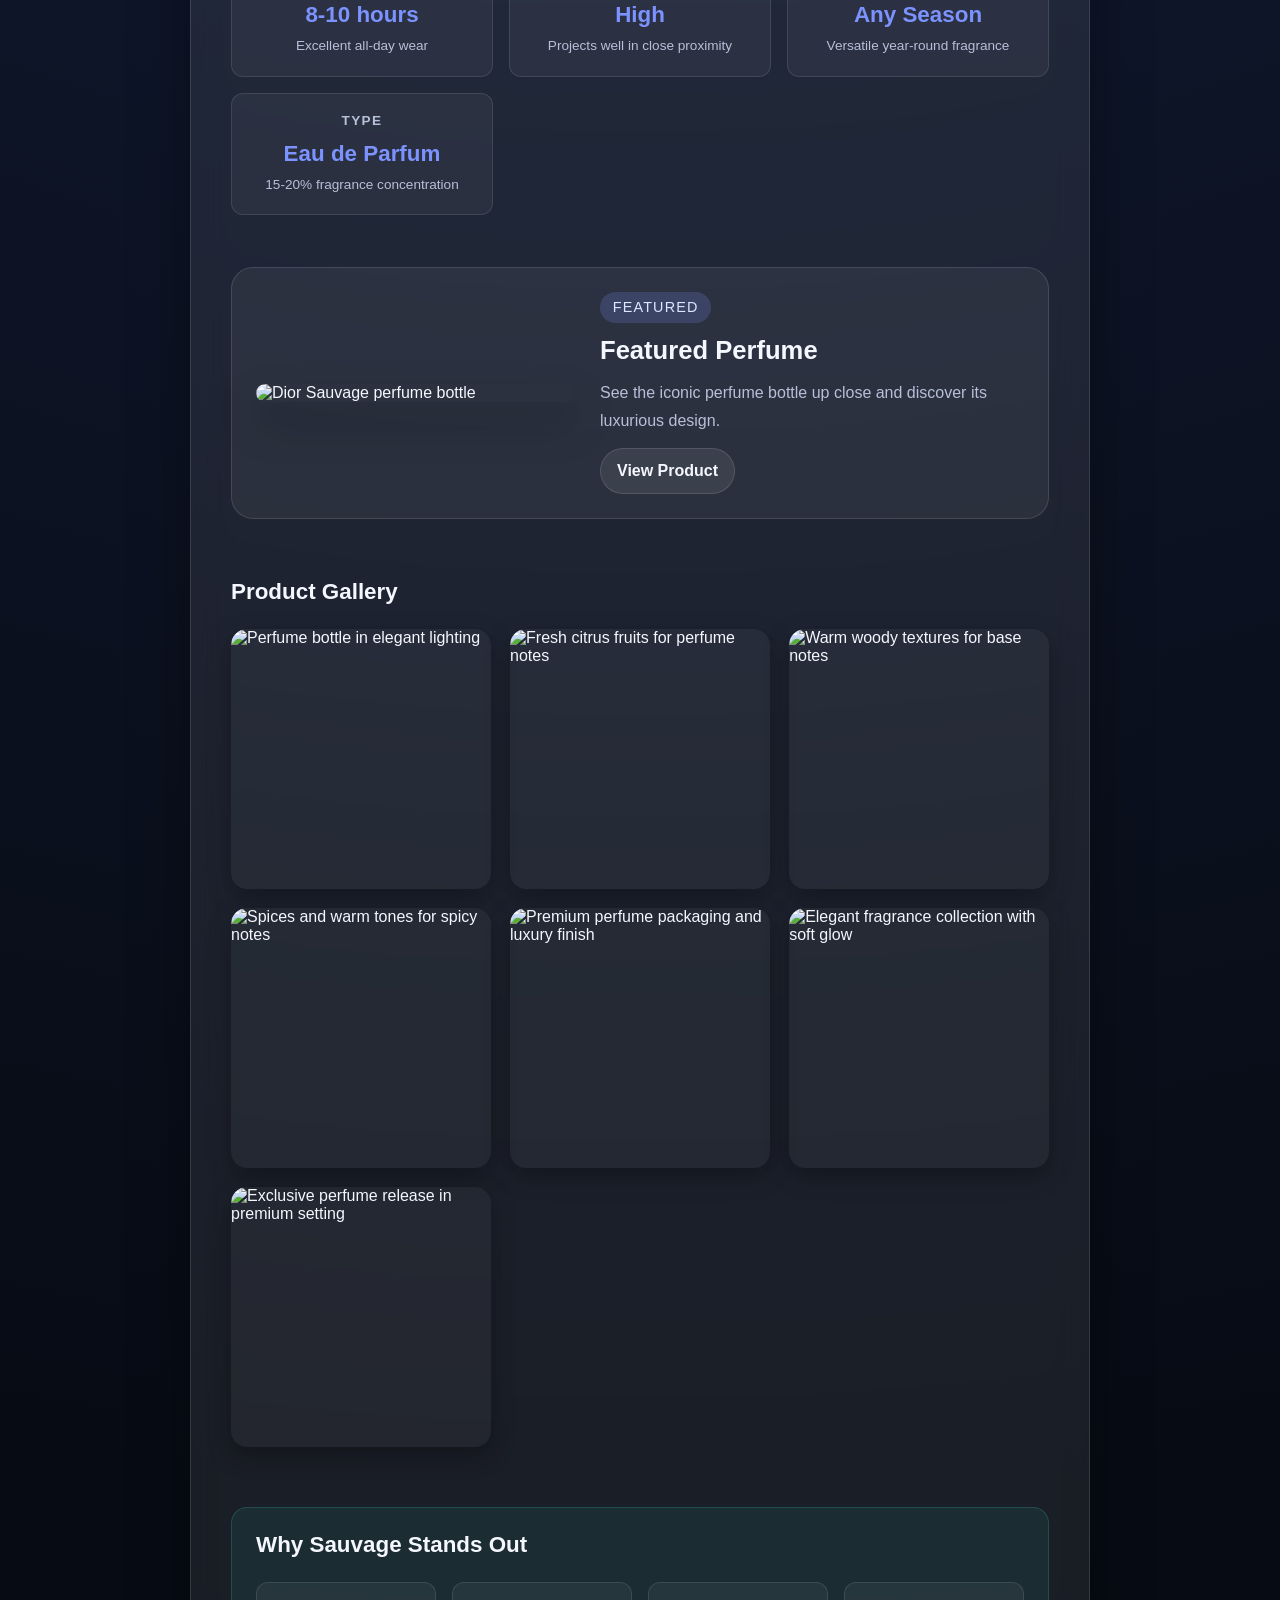
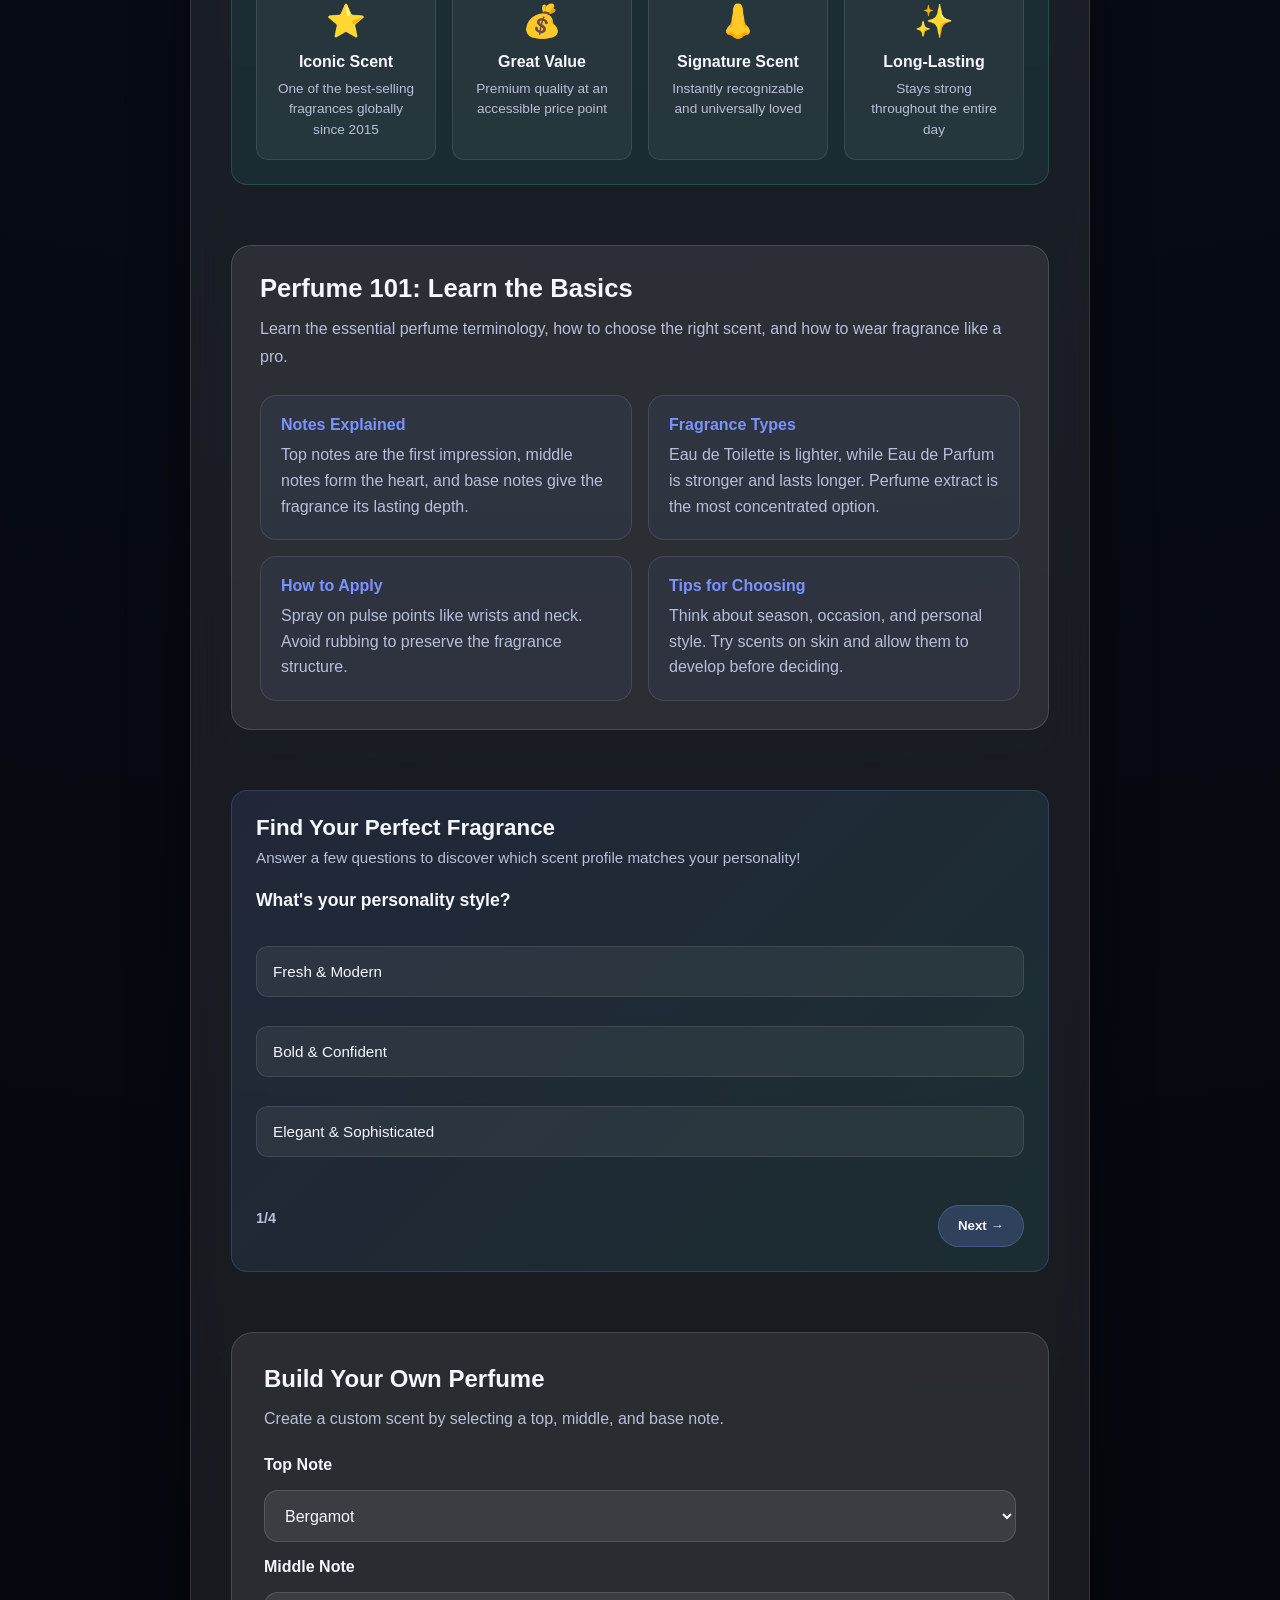
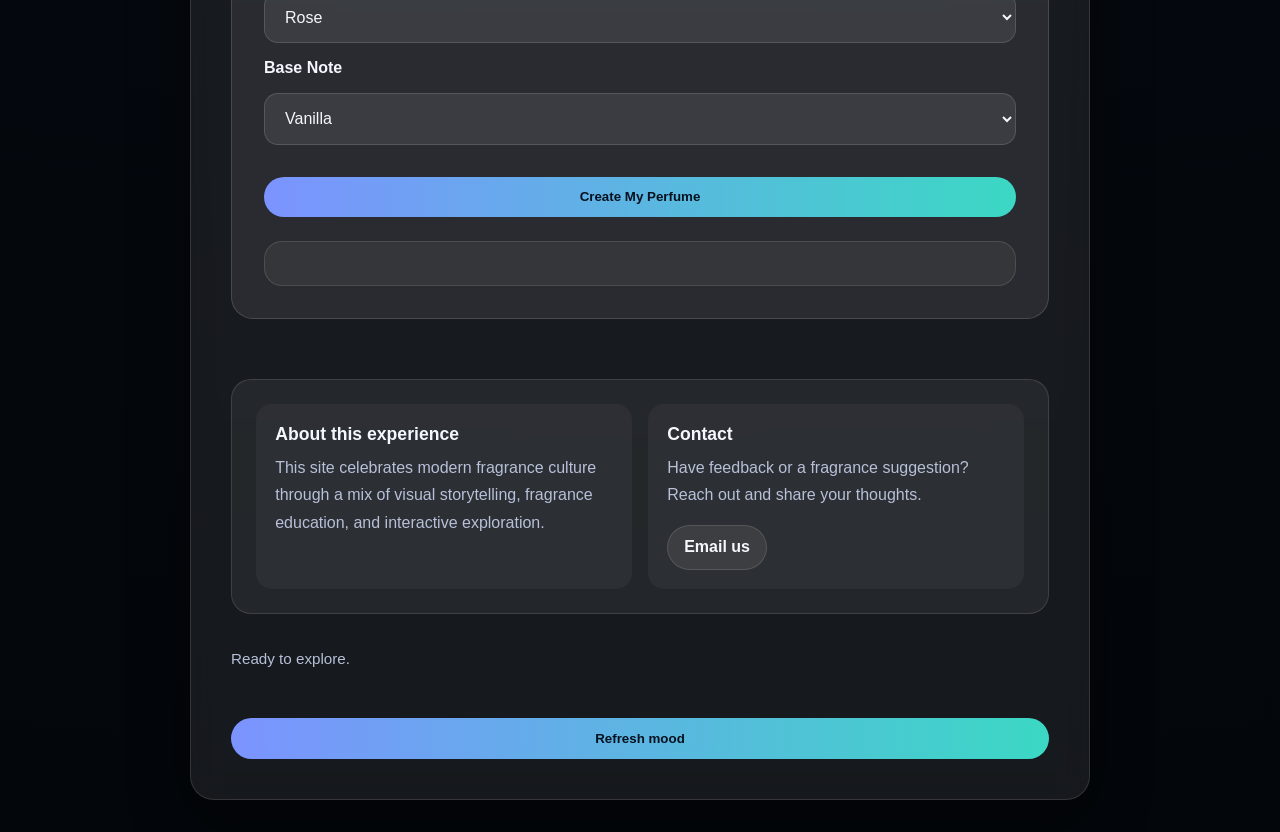
==== commit 99fd4342: "Add accessibility and responsive site improvements" ====
--- a/index.html
+++ b/index.html
@@ -7,9 +7,15 @@
     <link rel="stylesheet" href="styles.css" />
   </head>
   <body>
-    <main>
+    <a class="skip-link" href="#main-content">Skip to main content</a>
+    <main id="main-content">
       <section class="hero">
         <span class="badge">Fragrance spotlight</span>
+        <nav class="top-nav" aria-label="Page sections">
+          <a href="#features">Features</a>
+          <a href="#about">About</a>
+          <a href="#contact">Contact</a>
+        </nav>
         <h1>Dior Sauvage</h1>
         
         <!-- Image Carousel -->
@@ -135,43 +141,43 @@
           <h2>Product Gallery</h2>
           <div class="gallery-grid">
             <div class="gallery-item">
-              <img src="https://images.unsplash.com/photo-1548695682-dbc8f6ad76e8?w=400&h=400&fit=crop" alt="Perfume bottle in elegant lighting" />
+              <img src="https://picsum.photos/id/1062/400/400" alt="Perfume bottle in elegant lighting" />
               <div class="gallery-overlay">
                 <p>Classic Perfume Bottle</p>
               </div>
             </div>
             <div class="gallery-item">
-              <img src="https://images.unsplash.com/photo-1512427691650-1ccfbd9e0bf5?w=400&h=400&fit=crop" alt="Fresh citrus fruits for perfume notes" />
+              <img src="https://picsum.photos/id/1025/400/400" alt="Fresh citrus fruits for perfume notes" />
               <div class="gallery-overlay">
                 <p>Fresh Citrus Notes</p>
               </div>
             </div>
             <div class="gallery-item">
-              <img src="https://images.unsplash.com/photo-1501004318641-b39e6451bec6?w=400&h=400&fit=crop" alt="Warm woody textures for base notes" />
+              <img src="https://picsum.photos/id/1059/400/400" alt="Warm woody textures for base notes" />
               <div class="gallery-overlay">
                 <p>Woody Warm Base</p>
               </div>
             </div>
             <div class="gallery-item">
-              <img src="https://images.unsplash.com/photo-1515510054034-b3bfdce88f5b?w=400&h=400&fit=crop" alt="Spices and warm tones for spicy notes" />
+              <img src="https://picsum.photos/id/1074/400/400" alt="Spices and warm tones for spicy notes" />
               <div class="gallery-overlay">
                 <p>Spicy Warm Touch</p>
               </div>
             </div>
             <div class="gallery-item">
-              <img src="https://images.unsplash.com/photo-1594925662615-2e6e46f6bf63?w=400&h=400&fit=crop" alt="Premium perfume packaging and luxury finish" />
+              <img src="https://picsum.photos/id/1050/400/400" alt="Premium perfume packaging and luxury finish" />
               <div class="gallery-overlay">
                 <p>Premium Blend</p>
               </div>
             </div>
             <div class="gallery-item">
-              <img src="https://images.unsplash.com/photo-1615109398623-88226acb758d?w=400&h=400&fit=crop" alt="Elegant fragrance collection with soft glow" />
+              <img src="https://picsum.photos/id/1015/400/400" alt="Elegant fragrance collection with soft glow" />
               <div class="gallery-overlay">
                 <p>Signature Collection</p>
               </div>
             </div>
             <div class="gallery-item">
-              <img src="https://images.unsplash.com/photo-1514291840714-51cecaf55baf?w=400&h=400&fit=crop" alt="Exclusive perfume release in premium setting" />
+              <img src="https://picsum.photos/id/1084/400/400" alt="Exclusive perfume release in premium setting" />
               <div class="gallery-overlay">
                 <p>Exclusive Launch</p>
               </div>
@@ -322,8 +328,22 @@
           <div id="perfume-result" class="perfume-result"></div>
         </div>
 
-        <p class="small" data-status>Ready to explore.</p>
-        <button type="button" data-action="toggle">Refresh mood</button>
+        <section class="info-section" id="about" aria-labelledby="about-title">
+          <div class="info-grid">
+            <article class="info-card">
+              <h2 id="about-title">About this experience</h2>
+              <p>This site celebrates modern fragrance culture through a mix of visual storytelling, fragrance education, and interactive exploration.</p>
+            </article>
+            <article class="info-card" id="contact">
+              <h2>Contact</h2>
+              <p>Have feedback or a fragrance suggestion? Reach out and share your thoughts.</p>
+              <a class="button secondary" href="mailto:hello@fragranceproject.com">Email us</a>
+            </article>
+          </div>
+        </section>
+
+        <p class="small" data-status role="status" aria-live="polite">Ready to explore.</p>
+        <button type="button" data-action="toggle" aria-pressed="false">Refresh mood</button>
       </section>
     </main>
 
--- a/styles.css
+++ b/styles.css
@@ -12,6 +12,10 @@
   box-sizing: border-box;
 }
 
+html {
+  scroll-behavior: smooth;
+}
+
 body {
   margin: 0;
   font-family: Inter, "Segoe UI", Roboto, Arial, sans-serif;
@@ -22,6 +26,23 @@
   align-items: center;
   justify-content: center;
   padding: 2rem;
+}
+
+.skip-link {
+  position: absolute;
+  left: 1rem;
+  top: -3rem;
+  z-index: 1000;
+  padding: 0.75rem 1rem;
+  border-radius: 999px;
+  background: var(--accent);
+  color: #07111f;
+  text-decoration: none;
+  font-weight: 700;
+}
+
+.skip-link:focus {
+  top: 1rem;
 }
 
 main {
@@ -89,6 +110,68 @@
   margin: 0 0 1.2rem;
   font-size: clamp(2rem, 4vw, 3rem);
   line-height: 1.1;
+}
+
+a:hover,
+a:focus-visible,
+button:focus-visible,
+select:focus-visible {
+  outline: 3px solid rgba(59, 216, 196, 0.75);
+  outline-offset: 2px;
+}
+
+.top-nav {
+  display: flex;
+  flex-wrap: wrap;
+  gap: 0.75rem;
+  margin: 0 0 1rem;
+}
+
+.top-nav a {
+  color: var(--muted);
+  text-decoration: none;
+  font-weight: 600;
+}
+
+.top-nav a:hover,
+.top-nav a:focus-visible {
+  color: var(--text);
+}
+
+.info-section {
+  margin-top: 2.5rem;
+  padding: 1.5rem;
+  border-radius: 20px;
+  background: rgba(255, 255, 255, 0.06);
+  border: 1px solid rgba(255, 255, 255, 0.12);
+}
+
+.info-grid {
+  display: grid;
+  grid-template-columns: repeat(2, minmax(0, 1fr));
+  gap: 1rem;
+}
+
+.info-card {
+  padding: 1.2rem;
+  border-radius: 16px;
+  background: rgba(255, 255, 255, 0.04);
+}
+
+.info-card h2 {
+  margin: 0 0 0.6rem;
+  font-size: 1.1rem;
+  color: var(--text);
+}
+
+.info-card p {
+  margin: 0 0 1rem;
+  color: var(--muted);
+  line-height: 1.7;
+}
+
+.info-card .button.secondary {
+  display: inline-block;
 }
 
 /* Image Carousel */
@@ -861,21 +944,42 @@
   font-size: 0.9rem;
   font-weight: 600;
 }
-@media (max-width: 600px) {
+@media (max-width: 768px) {
+  body {
+    padding: 1rem;
+    align-items: flex-start;
+  }
+
+  main {
+    padding: 1.25rem;
+  }
+
+  .actions {
+    flex-direction: column;
+    align-items: flex-start;
+  }
+
+  .featured-product {
+    grid-template-columns: 1fr;
+  }
+
+  .education-grid,
+  .info-grid {
+    grid-template-columns: 1fr;
+  }
+
   .feature-grid,
   .comparison-grid,
   .gallery-grid {
     grid-template-columns: 1fr;
   }
-  
-  .spec-card h3 {
-    font-size: 0.8rem;
-  }
-  
-  .spec-value {
-    font-size: 1.2rem;
-  }
-  
+}
+
+@media (max-width: 600px) {
+  .image-carousel {
+    margin: 0 -1.25rem 1.2rem -1.25rem;
+  }
+
   .carousel-container {
     aspect-ratio: 9 / 5;
   }
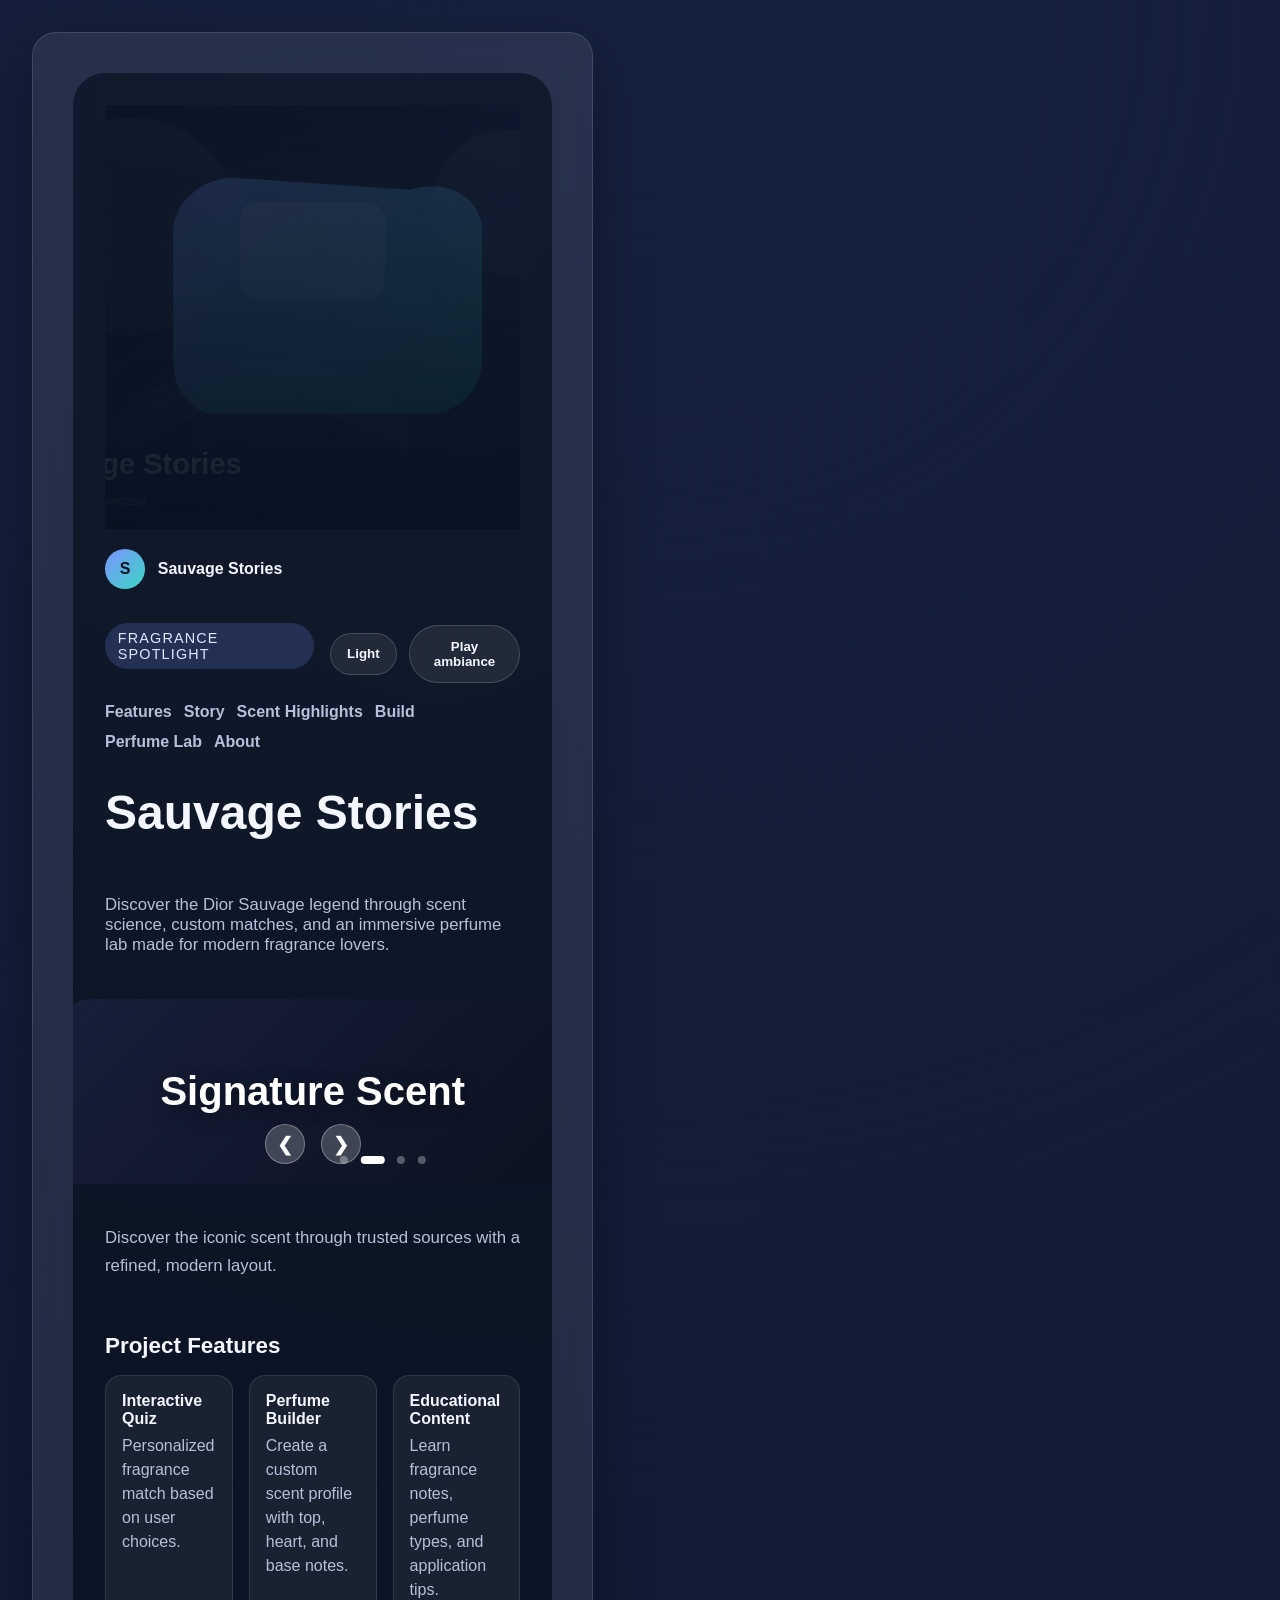
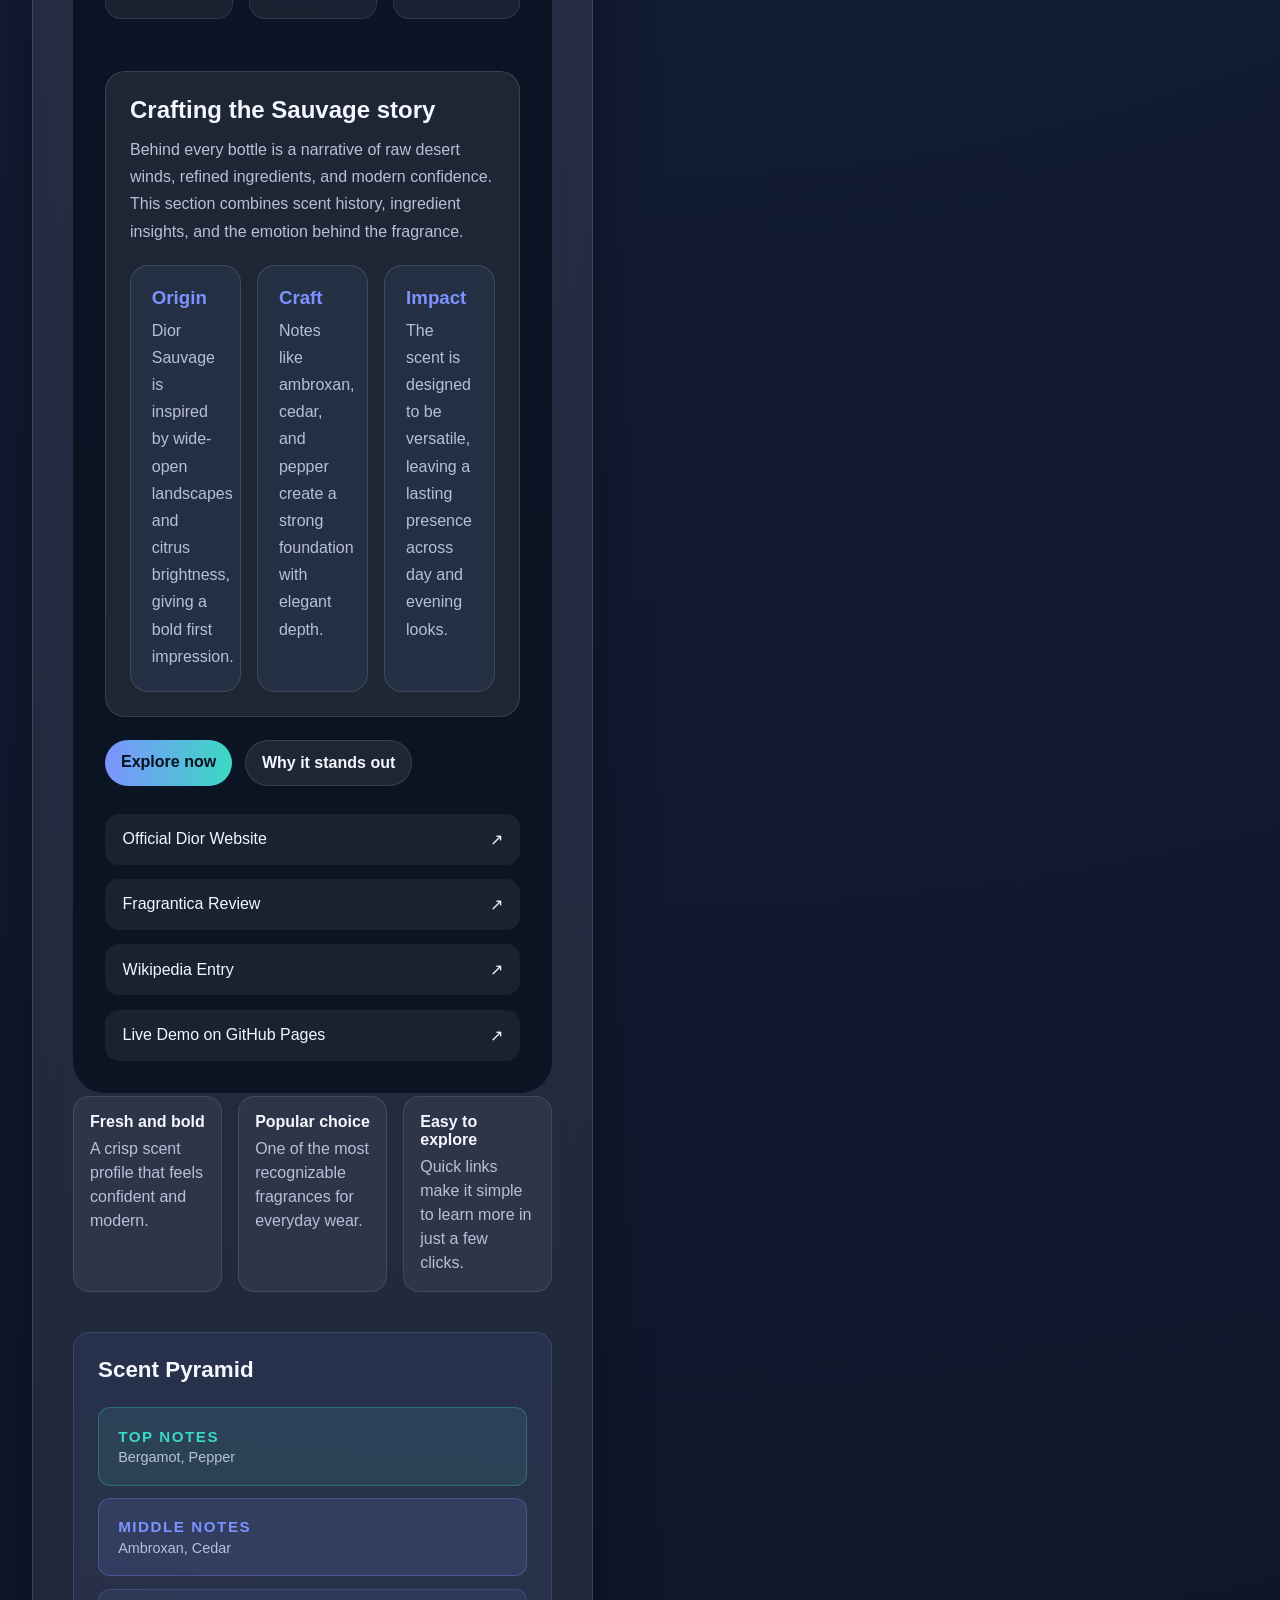
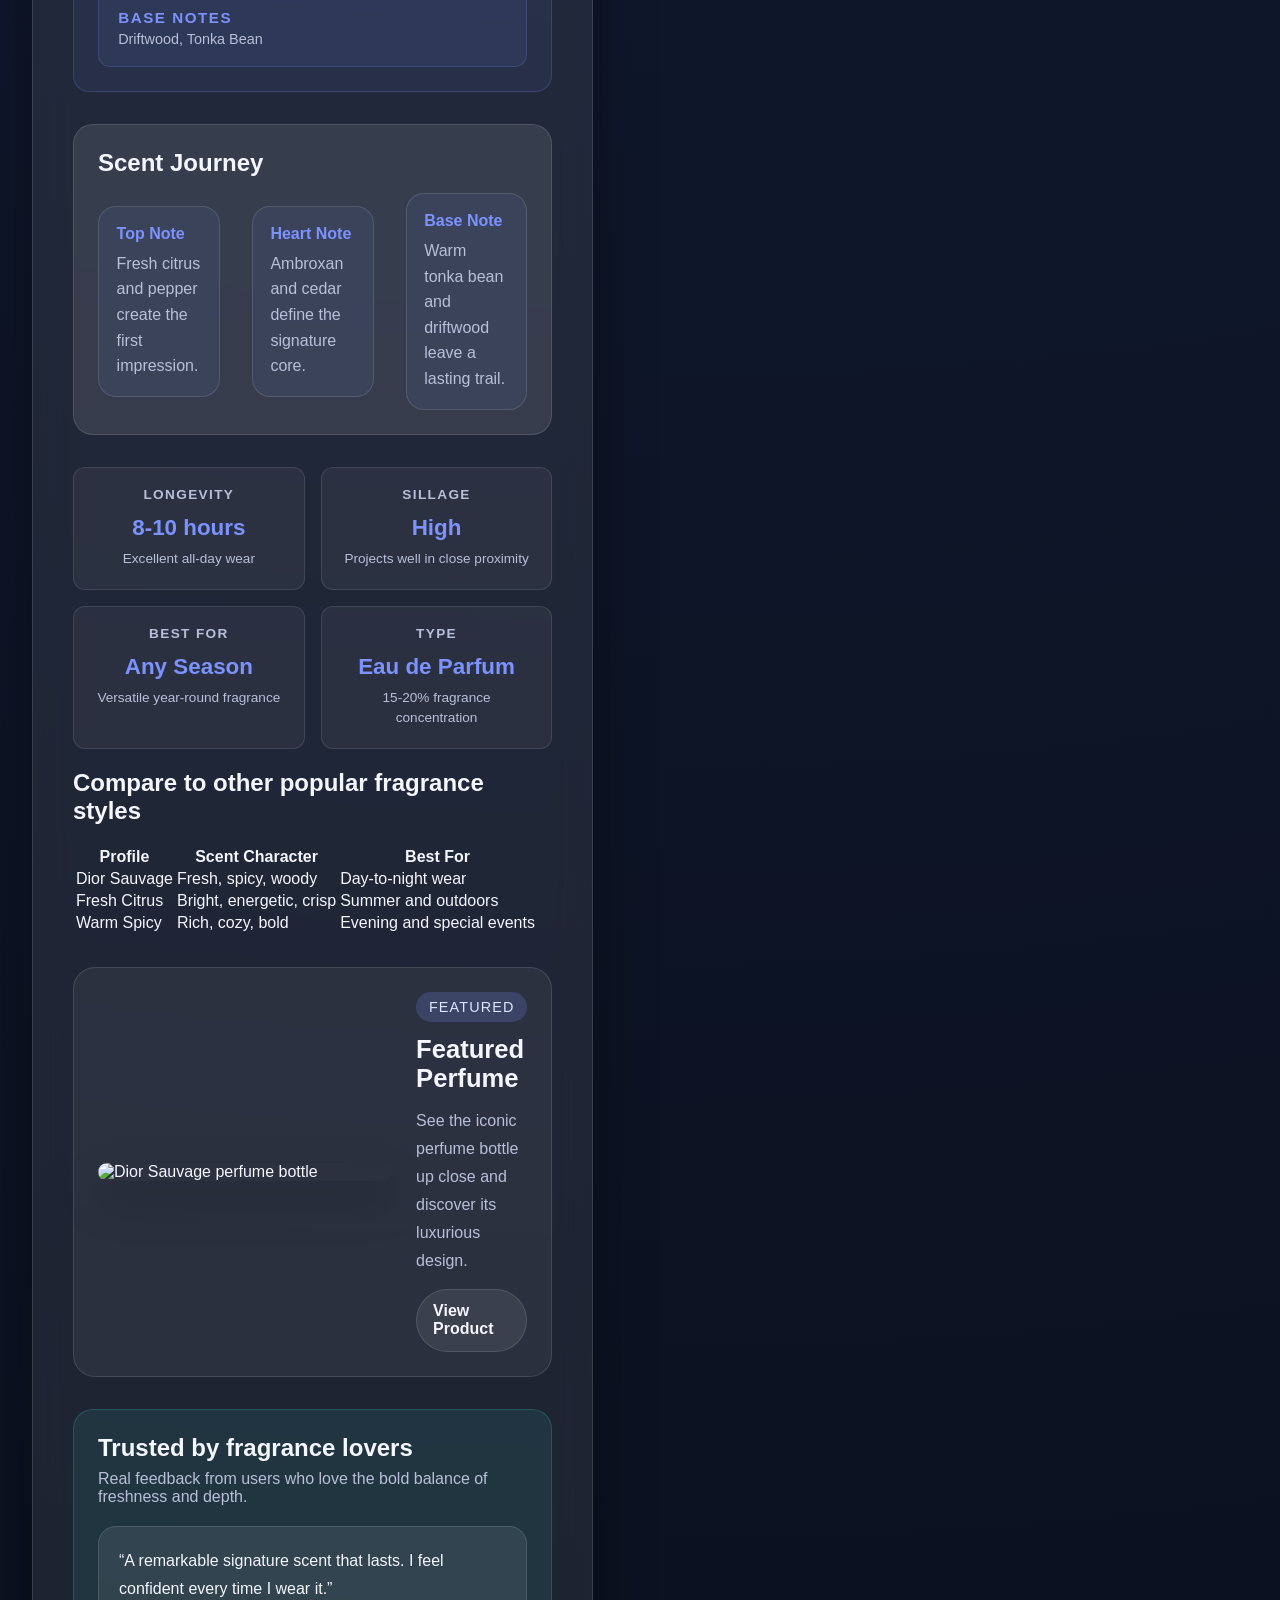
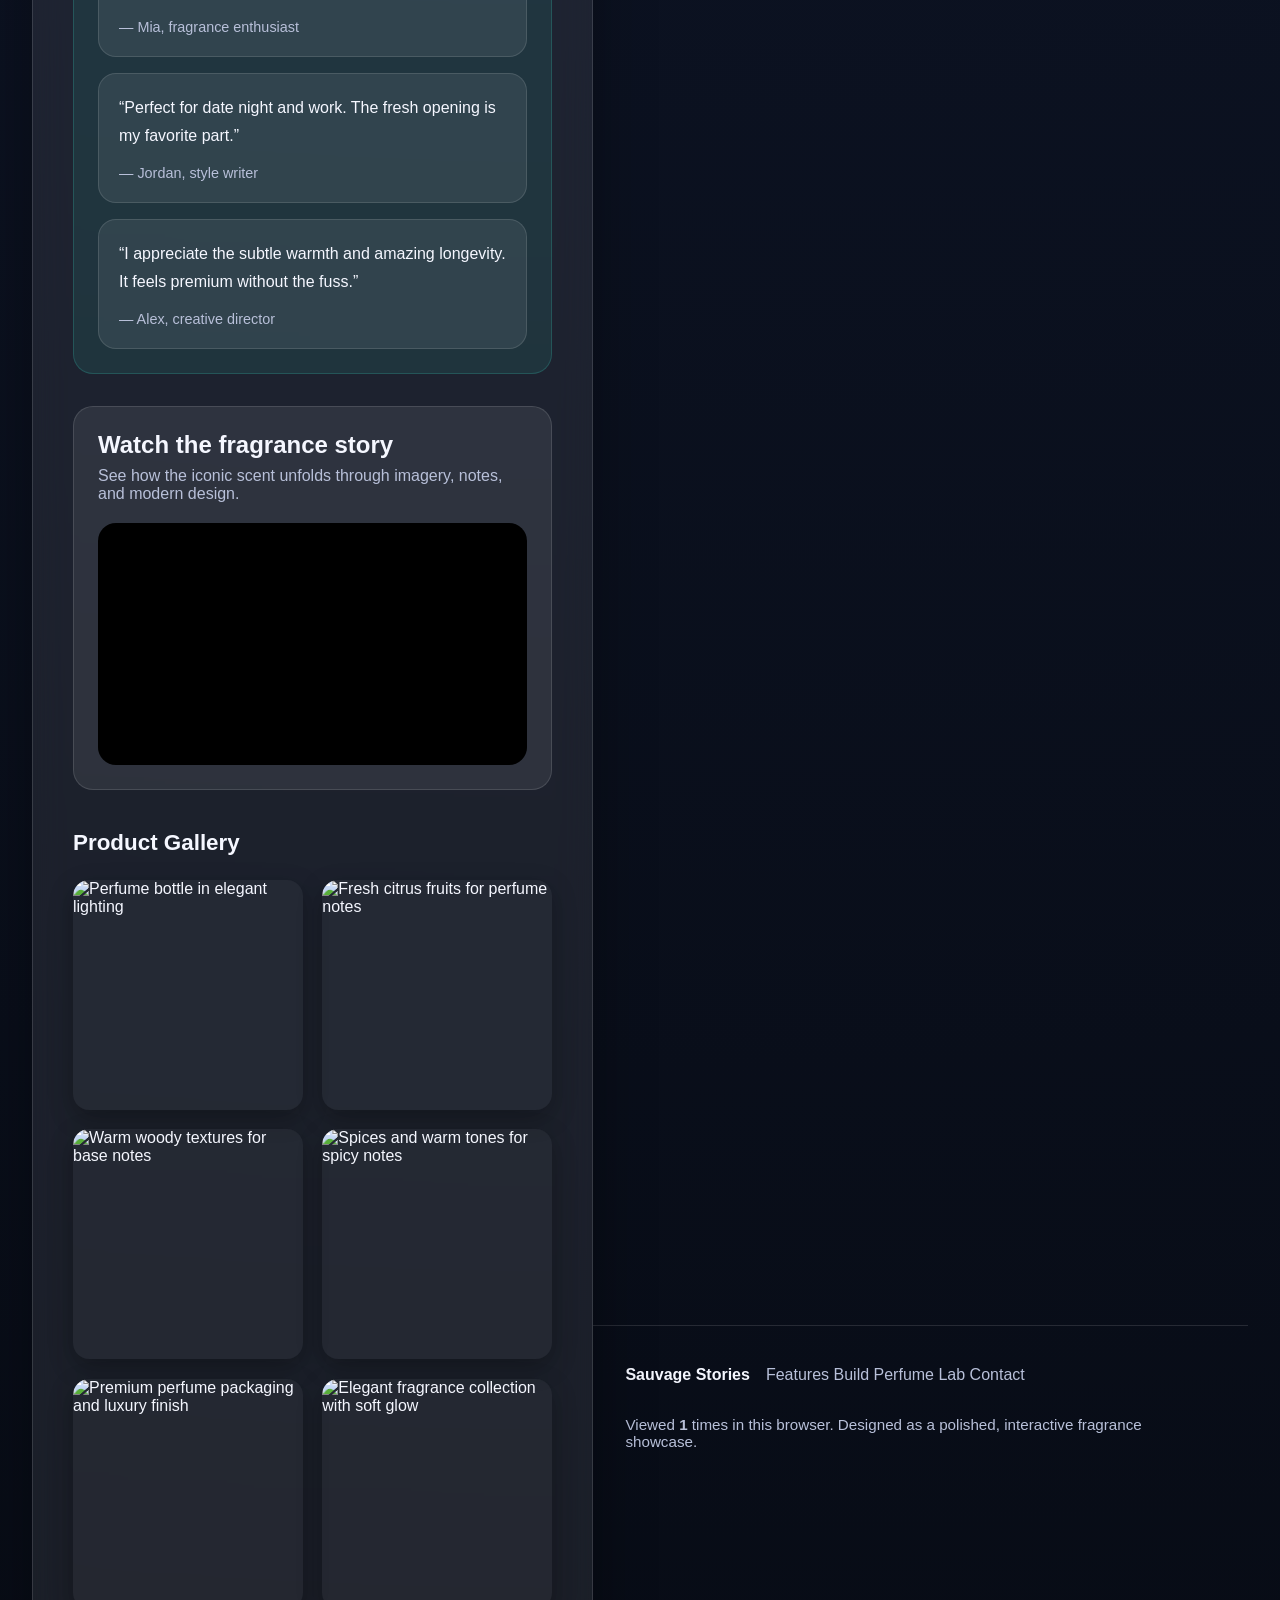
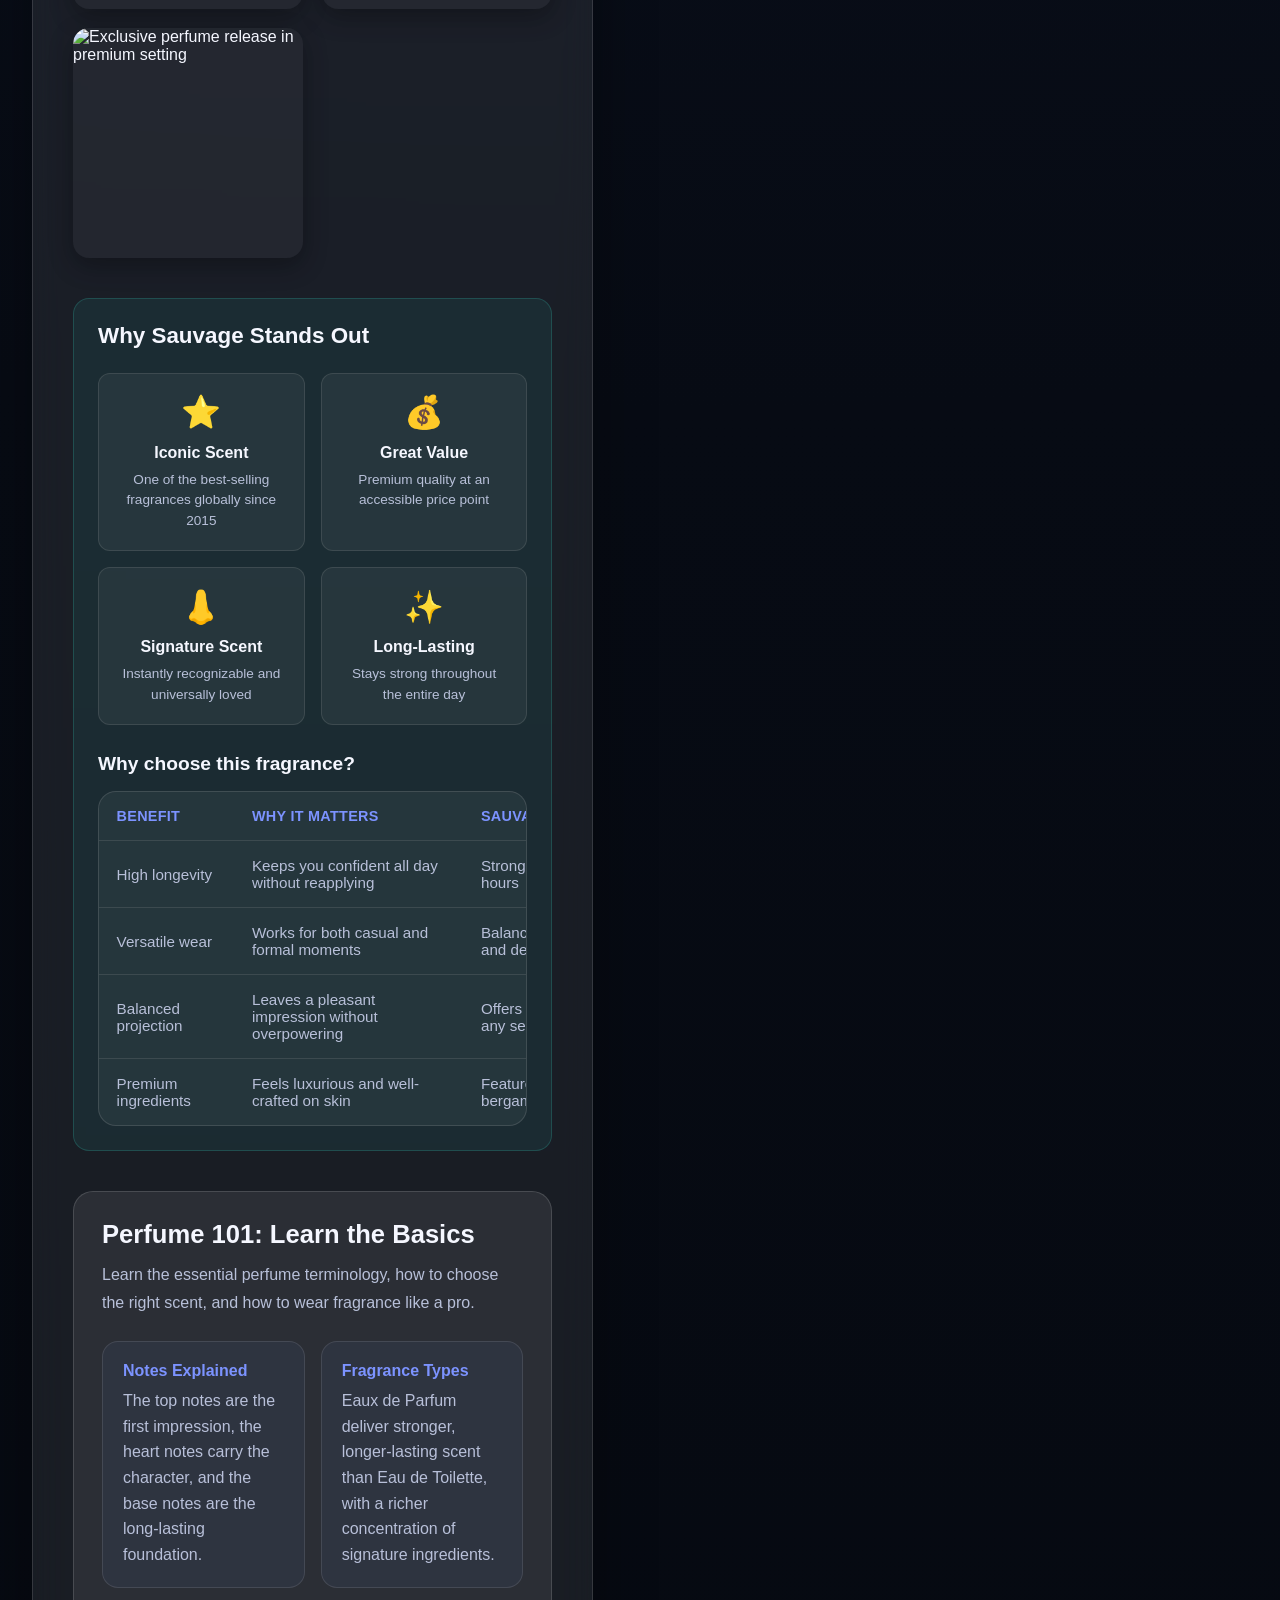
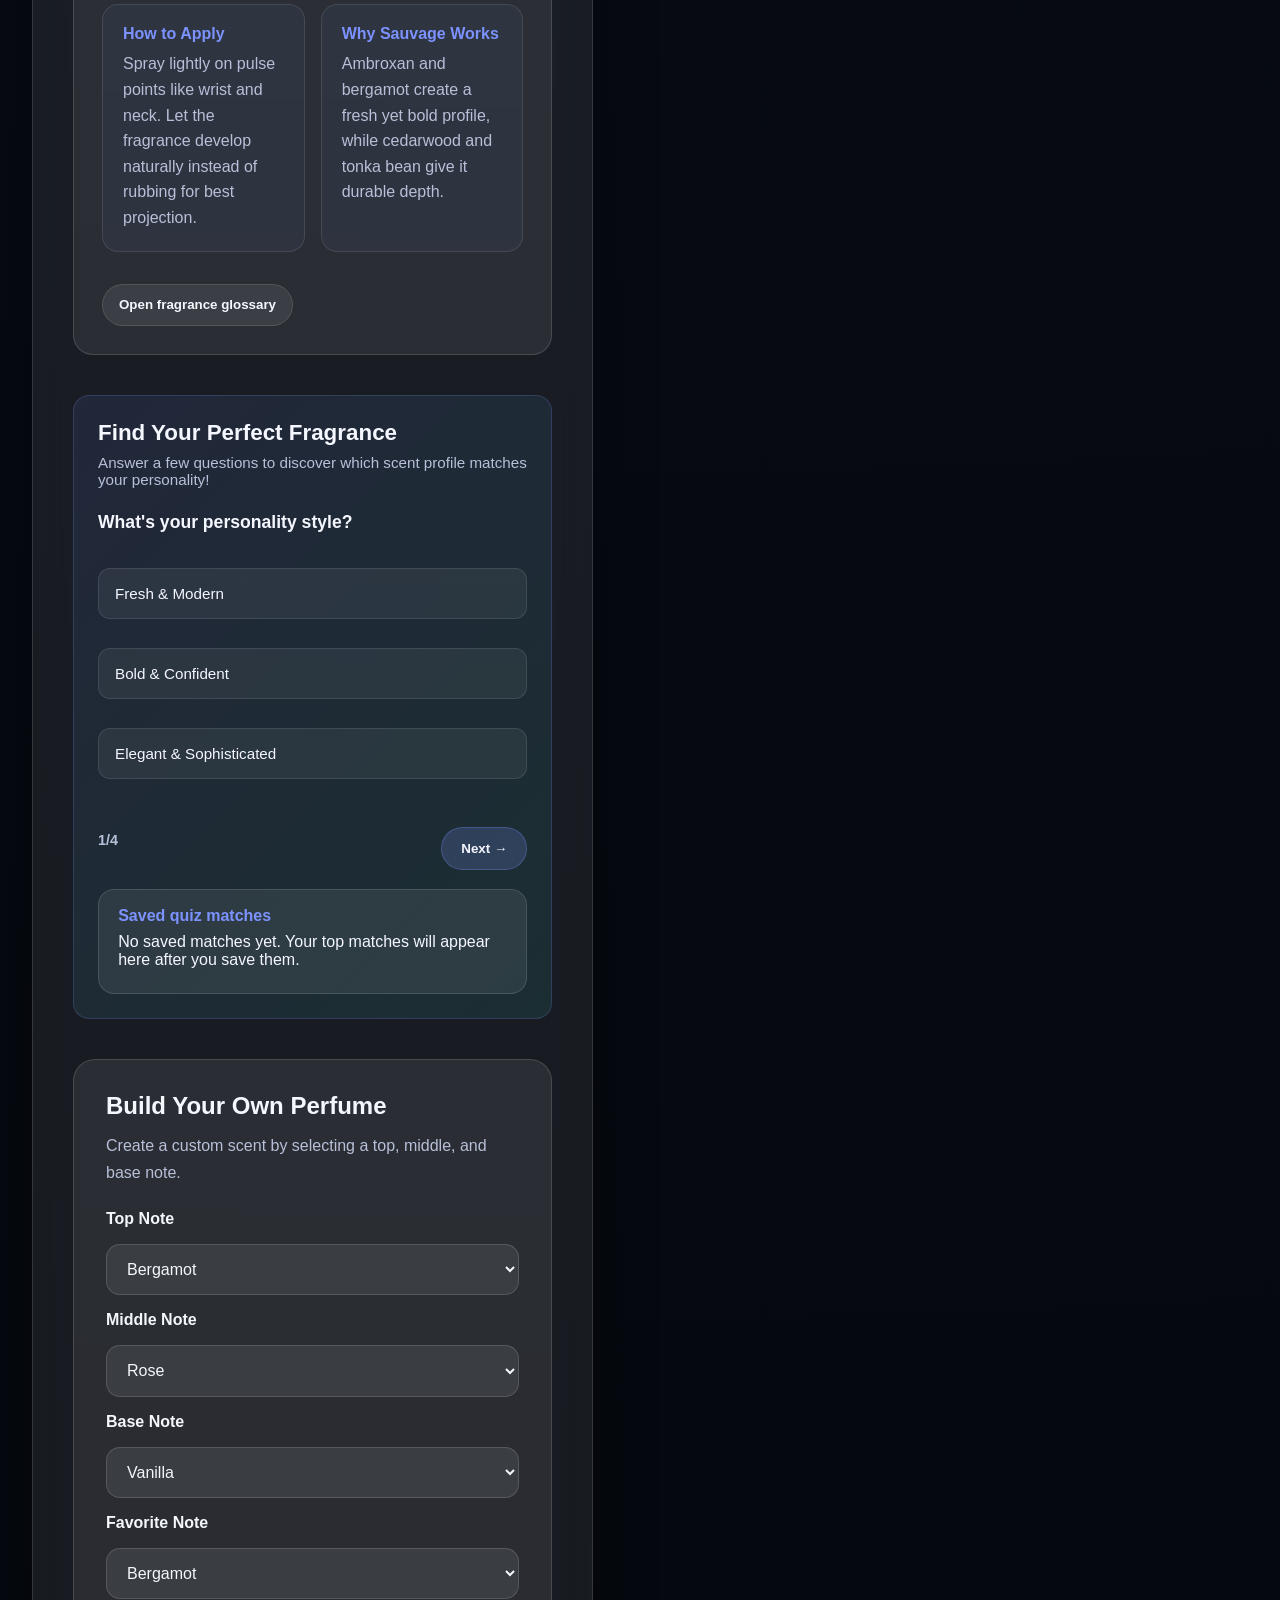
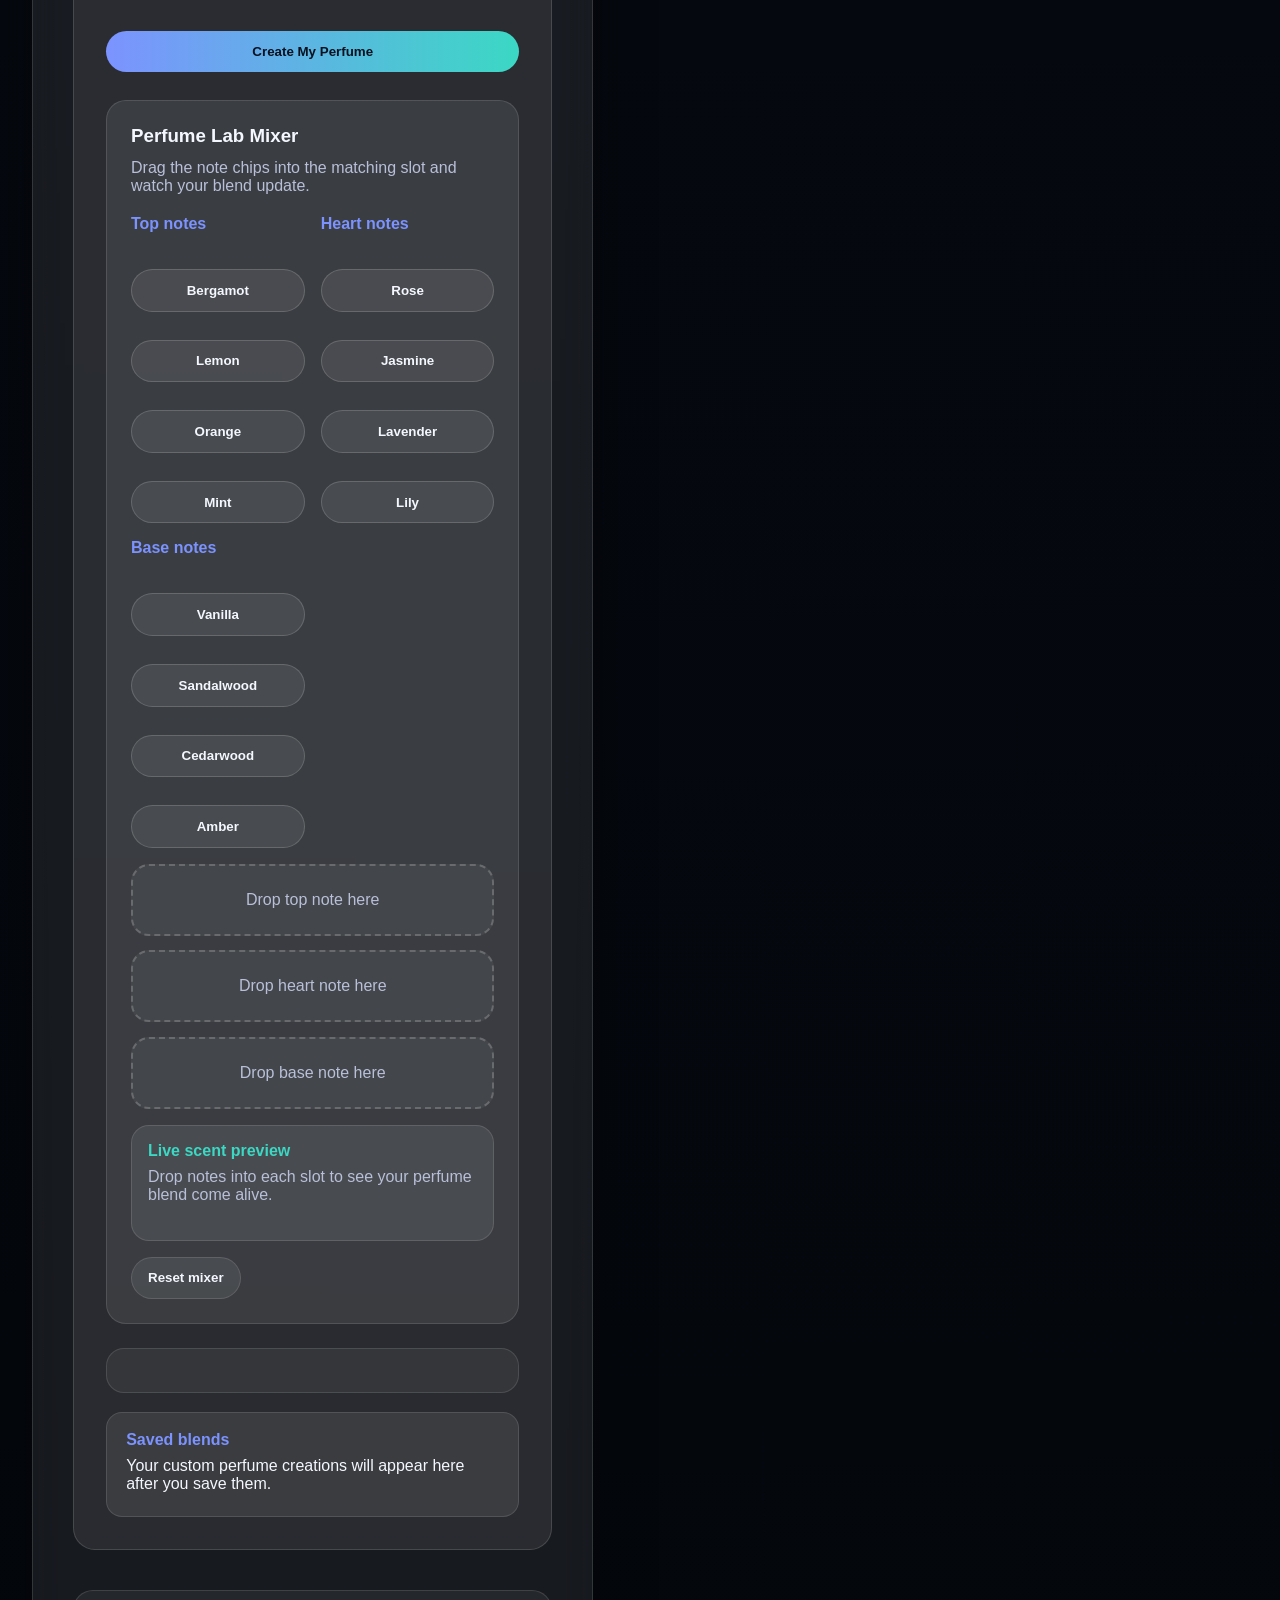
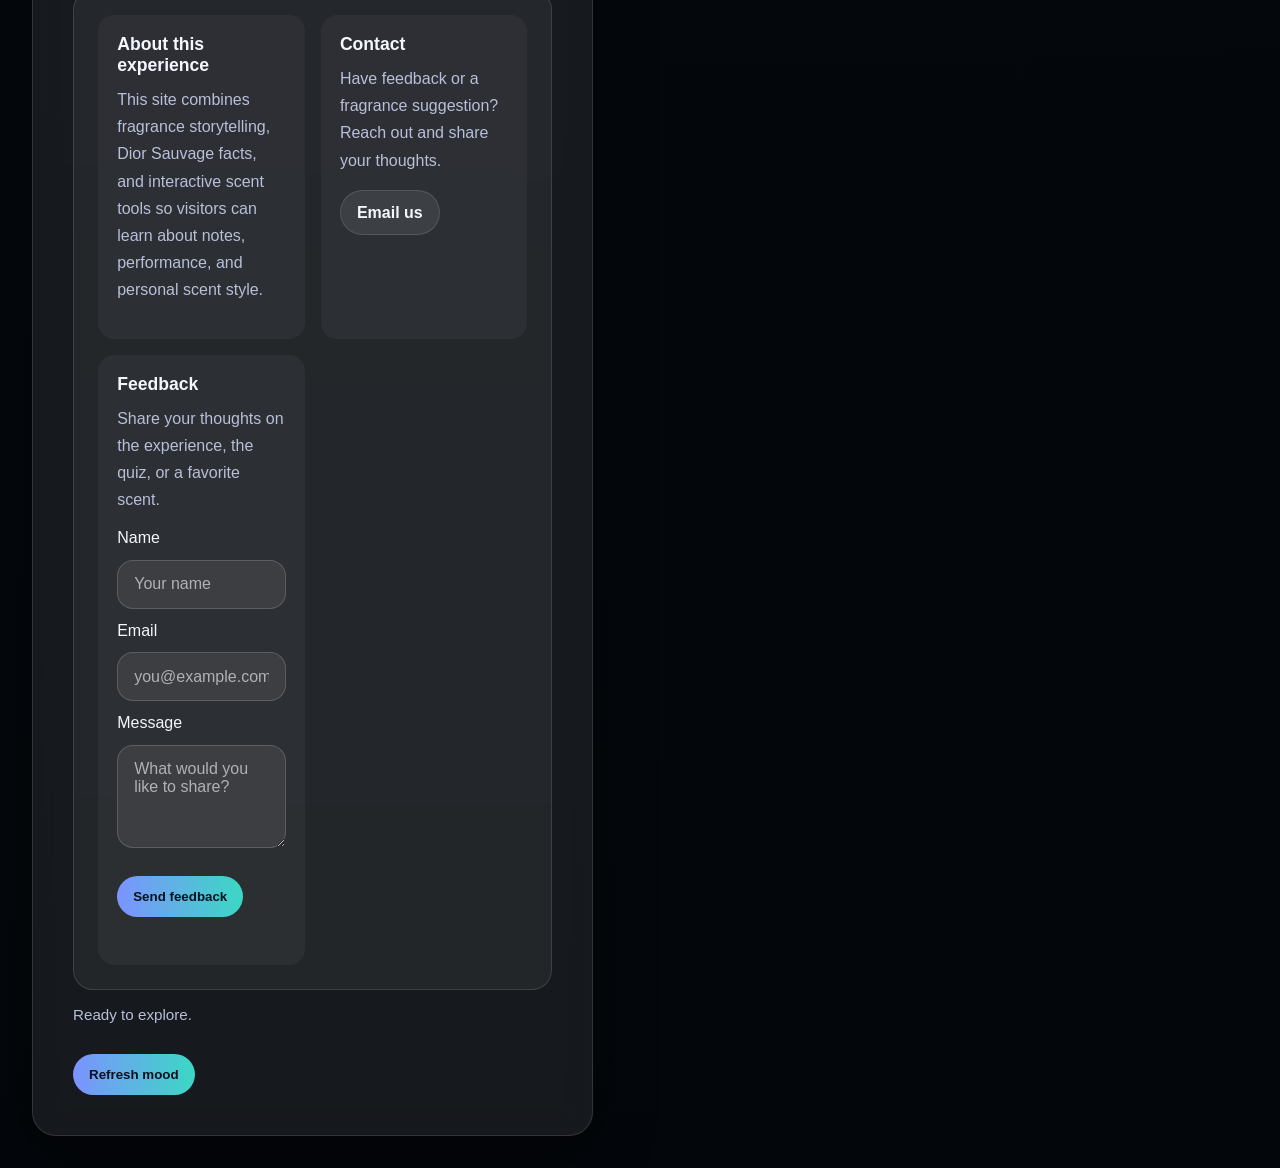
==== commit 8ecbf43b: "Publish website updates: hero fallback, SEO, glossary, feedback, persistence" ====
--- a/index.html
+++ b/index.html
@@ -3,20 +3,66 @@
   <head>
     <meta charset="UTF-8" />
     <meta name="viewport" content="width=device-width, initial-scale=1.0" />
-    <title>Dior Sauvage</title>
+    <title>Sauvage Stories | Dior Sauvage Perfume Showcase</title>
+    <meta name="description" content="Sauvage Stories is an interactive Dior Sauvage fragrance showcase with scent education, a personality quiz, a custom perfume builder, and saved results." />
+    <meta name="keywords" content="Dior Sauvage, fragrance, perfume, scent quiz, perfume builder, olfactory journey, interactive showcase" />
+    <meta name="author" content="Sauvage Stories" />
+    <meta name="robots" content="index,follow" />
+    <meta property="og:type" content="website" />
+    <meta property="og:title" content="Sauvage Stories | Dior Sauvage Perfume Showcase" />
+    <meta property="og:description" content="Explore the legendary Dior Sauvage through immersive storytelling, personalization, saved fragrance matches, and a custom perfume lab." />
+    <meta property="og:image" content="https://images.unsplash.com/photo-1556228724-4a719d580b1f?w=1200&fit=crop" />
+    <meta property="og:url" content="https://idiop8163-netizen.github.io/" />
+    <meta name="twitter:card" content="summary_large_image" />
+    <meta name="twitter:title" content="Sauvage Stories | Dior Sauvage Perfume Showcase" />
+    <meta name="twitter:description" content="Explore the legendary Dior Sauvage through immersive storytelling, personalization, saved fragrance matches, and a custom perfume lab." />
+    <meta name="theme-color" content="#07111f" />
+    <link rel="icon" href="favicon.svg" type="image/svg+xml" />
     <link rel="stylesheet" href="styles.css" />
   </head>
   <body>
     <a class="skip-link" href="#main-content">Skip to main content</a>
     <main id="main-content">
       <section class="hero">
-        <span class="badge">Fragrance spotlight</span>
+        <div class="hero-visual" aria-hidden="true">
+          <video class="hero-video" autoplay muted loop playsinline preload="metadata" poster="hero-fallback.svg">
+            <source src="https://cdn.coverr.co/videos/TTb7teJpHYU7nyaD1BODN7Gh8tz/1080p.mp4" type="video/mp4" />
+            <img src="hero-fallback.svg" alt="Sauvage Stories hero background" />
+          </video>
+          <noscript>
+            <div class="hero-fallback">
+              <img class="hero-fallback-image" src="hero-fallback.svg" alt="Sauvage Stories hero background" />
+              <div class="hero-fallback-copy">
+                <h2>Sauvage Stories</h2>
+                <p>An immersive fragrance showcase with story, quiz, and perfume lab features.</p>
+              </div>
+            </div>
+          </noscript>
+          <div class="hero-overlay"></div>
+        </div>
+        <div class="site-branding">
+          <a class="brand-link" href="index.html">
+            <span class="brand-mark">S</span>
+            <span class="brand-name">Sauvage Stories</span>
+          </a>
+        </div>
+        <div class="hero-top">
+          <span class="badge">Fragrance spotlight</span>
+          <div class="hero-controls">
+            <button id="themeToggle" class="theme-toggle" type="button" aria-label="Toggle theme">Light</button>
+            <button id="audioToggle" class="theme-toggle" type="button" aria-label="Toggle ambient sound">Play ambiance</button>
+          </div>
+        </div>
         <nav class="top-nav" aria-label="Page sections">
-          <a href="#features">Features</a>
+          <a href="#project-features">Features</a>
+          <a href="#story">Story</a>
+          <a href="#features">Scent Highlights</a>
+          <a href="#perfume">Build</a>
+          <a href="perfume-game.html">Perfume Lab</a>
           <a href="#about">About</a>
-          <a href="#contact">Contact</a>
         </nav>
-        <h1>Dior Sauvage</h1>
+        <h1>Sauvage Stories</h1>
+        <p class="hero-copy">Discover the Dior Sauvage legend through scent science, custom matches, and an immersive perfume lab made for modern fragrance lovers.</p>
         
         <!-- Image Carousel -->
         <div class="image-carousel">
@@ -49,6 +95,43 @@
         <p class="lead">
           Discover the iconic scent through trusted sources with a refined, modern layout.
         </p>
+
+        <div id="project-features" class="project-features">
+          <h2>Project Features</h2>
+          <div class="feature-grid">
+            <article class="card">
+              <h2>Interactive Quiz</h2>
+              <p>Personalized fragrance match based on user choices.</p>
+            </article>
+            <article class="card">
+              <h2>Perfume Builder</h2>
+              <p>Create a custom scent profile with top, heart, and base notes.</p>
+            </article>
+            <article class="card">
+              <h2>Educational Content</h2>
+              <p>Learn fragrance notes, perfume types, and application tips.</p>
+            </article>
+          </div>
+        </div>
+
+        <section class="story-section animate-on-scroll" id="story">
+          <h2>Crafting the Sauvage story</h2>
+          <p>Behind every bottle is a narrative of raw desert winds, refined ingredients, and modern confidence. This section combines scent history, ingredient insights, and the emotion behind the fragrance.</p>
+          <div class="story-grid">
+            <article class="story-card">
+              <h3>Origin</h3>
+              <p>Dior Sauvage is inspired by wide-open landscapes and citrus brightness, giving a bold first impression.</p>
+            </article>
+            <article class="story-card">
+              <h3>Craft</h3>
+              <p>Notes like ambroxan, cedar, and pepper create a strong foundation with elegant depth.</p>
+            </article>
+            <article class="story-card">
+              <h3>Impact</h3>
+              <p>The scent is designed to be versatile, leaving a lasting presence across day and evening looks.</p>
+            </article>
+          </div>
+        </section>
 
         <div class="actions">
           <a class="button primary" href="https://www.dior.com/en_us/beauty/products/sauvage-eau-de-parfum-Y0785220.html" target="_blank" rel="noreferrer">Explore now</a>
@@ -65,8 +148,12 @@
           <a href="https://en.wikipedia.org/wiki/Sauvage_(fragrance)" target="_blank" rel="noreferrer">
             Wikipedia Entry <span>↗</span>
           </a>
-        </div>
-
+          <a href="https://idiop8163-netizen.github.io/" target="_blank" rel="noreferrer">
+            Live Demo on GitHub Pages <span>↗</span>
+          </a>
+        </div>
+      </section>
+      <section class="content">
         <div class="feature-grid" id="features">
           <article class="card">
             <h2>Fresh and bold</h2>
@@ -101,6 +188,26 @@
           </div>
         </div>
 
+        <section class="journey-section animate-on-scroll">
+          <h2>Scent Journey</h2>
+          <div class="journey-timeline">
+            <div class="journey-step top">
+              <span>Top Note</span>
+              <p>Fresh citrus and pepper create the first impression.</p>
+            </div>
+            <div class="journey-line"></div>
+            <div class="journey-step middle">
+              <span>Heart Note</span>
+              <p>Ambroxan and cedar define the signature core.</p>
+            </div>
+            <div class="journey-line"></div>
+            <div class="journey-step base">
+              <span>Base Note</span>
+              <p>Warm tonka bean and driftwood leave a lasting trail.</p>
+            </div>
+          </div>
+        </section>
+
         <!-- Product Specs -->
         <div class="specs-grid">
           <div class="spec-card">
@@ -125,8 +232,40 @@
           </div>
         </div>
 
+        <div class="compare-chart animate-on-scroll">
+          <h2>Compare to other popular fragrance styles</h2>
+          <div class="table-wrapper">
+            <table class="compare-table">
+              <thead>
+                <tr>
+                  <th>Profile</th>
+                  <th>Scent Character</th>
+                  <th>Best For</th>
+                </tr>
+              </thead>
+              <tbody>
+                <tr>
+                  <td>Dior Sauvage</td>
+                  <td>Fresh, spicy, woody</td>
+                  <td>Day-to-night wear</td>
+                </tr>
+                <tr>
+                  <td>Fresh Citrus</td>
+                  <td>Bright, energetic, crisp</td>
+                  <td>Summer and outdoors</td>
+                </tr>
+                <tr>
+                  <td>Warm Spicy</td>
+                  <td>Rich, cozy, bold</td>
+                  <td>Evening and special events</td>
+                </tr>
+              </tbody>
+            </table>
+          </div>
+        </div>
+
         <!-- Featured Perfume Image -->
-        <div class="featured-product">
+        <div class="featured-product animate-on-scroll">
           <img src="https://images.unsplash.com/photo-1556228724-4a719d580b1f?w=900&h=900&fit=crop" alt="Dior Sauvage perfume bottle" />
           <div class="featured-copy">
             <span class="badge">Featured</span>
@@ -136,48 +275,77 @@
           </div>
         </div>
 
+        <section class="social-proof-section animate-on-scroll">
+          <div class="social-proof-header">
+            <h2>Trusted by fragrance lovers</h2>
+            <p>Real feedback from users who love the bold balance of freshness and depth.</p>
+          </div>
+          <div class="testimonial-grid">
+            <article class="testimonial-card">
+              <p>“A remarkable signature scent that lasts. I feel confident every time I wear it.”</p>
+              <span>— Mia, fragrance enthusiast</span>
+            </article>
+            <article class="testimonial-card">
+              <p>“Perfect for date night and work. The fresh opening is my favorite part.”</p>
+              <span>— Jordan, style writer</span>
+            </article>
+            <article class="testimonial-card">
+              <p>“I appreciate the subtle warmth and amazing longevity. It feels premium without the fuss.”</p>
+              <span>— Alex, creative director</span>
+            </article>
+          </div>
+        </section>
+
+        <section class="media-section animate-on-scroll">
+          <h2>Watch the fragrance story</h2>
+          <p>See how the iconic scent unfolds through imagery, notes, and modern design.</p>
+          <div class="media-wrapper">
+            <iframe src="https://www.youtube.com/embed/5q5x-abcm5E" title="Dior Sauvage fragrance story" frameborder="0" allow="accelerometer; autoplay; clipboard-write; encrypted-media; gyroscope; picture-in-picture" allowfullscreen></iframe>
+          </div>
+        </section>
+
         <!-- Product Gallery -->
         <div class="gallery-section">
           <h2>Product Gallery</h2>
           <div class="gallery-grid">
             <div class="gallery-item">
-              <img src="https://picsum.photos/id/1062/400/400" alt="Perfume bottle in elegant lighting" />
+              <img loading="lazy" src="https://picsum.photos/id/1062/400/400" alt="Perfume bottle in elegant lighting" />
               <div class="gallery-overlay">
                 <p>Classic Perfume Bottle</p>
               </div>
             </div>
             <div class="gallery-item">
-              <img src="https://picsum.photos/id/1025/400/400" alt="Fresh citrus fruits for perfume notes" />
+              <img loading="lazy" src="https://picsum.photos/id/1025/400/400" alt="Fresh citrus fruits for perfume notes" />
               <div class="gallery-overlay">
                 <p>Fresh Citrus Notes</p>
               </div>
             </div>
             <div class="gallery-item">
-              <img src="https://picsum.photos/id/1059/400/400" alt="Warm woody textures for base notes" />
+              <img loading="lazy" src="https://picsum.photos/id/1059/400/400" alt="Warm woody textures for base notes" />
               <div class="gallery-overlay">
                 <p>Woody Warm Base</p>
               </div>
             </div>
             <div class="gallery-item">
-              <img src="https://picsum.photos/id/1074/400/400" alt="Spices and warm tones for spicy notes" />
+              <img loading="lazy" src="https://picsum.photos/id/1074/400/400" alt="Spices and warm tones for spicy notes" />
               <div class="gallery-overlay">
                 <p>Spicy Warm Touch</p>
               </div>
             </div>
             <div class="gallery-item">
-              <img src="https://picsum.photos/id/1050/400/400" alt="Premium perfume packaging and luxury finish" />
+              <img loading="lazy" src="https://picsum.photos/id/1050/400/400" alt="Premium perfume packaging and luxury finish" />
               <div class="gallery-overlay">
                 <p>Premium Blend</p>
               </div>
             </div>
             <div class="gallery-item">
-              <img src="https://picsum.photos/id/1015/400/400" alt="Elegant fragrance collection with soft glow" />
+              <img loading="lazy" src="https://picsum.photos/id/1015/400/400" alt="Elegant fragrance collection with soft glow" />
               <div class="gallery-overlay">
                 <p>Signature Collection</p>
               </div>
             </div>
             <div class="gallery-item">
-              <img src="https://picsum.photos/id/1084/400/400" alt="Exclusive perfume release in premium setting" />
+              <img loading="lazy" src="https://picsum.photos/id/1084/400/400" alt="Exclusive perfume release in premium setting" />
               <div class="gallery-overlay">
                 <p>Exclusive Launch</p>
               </div>
@@ -210,6 +378,43 @@
               <p>Stays strong throughout the entire day</p>
             </div>
           </div>
+
+          <div class="benefits-table-section">
+            <h3>Why choose this fragrance?</h3>
+            <div class="benefits-table-wrapper">
+              <table class="benefits-table">
+                <thead>
+                  <tr>
+                    <th>Benefit</th>
+                    <th>Why it matters</th>
+                    <th>Sauvage advantage</th>
+                  </tr>
+                </thead>
+                <tbody>
+                  <tr>
+                    <td>High longevity</td>
+                    <td>Keeps you confident all day without reapplying</td>
+                    <td>Strong staying power for 8+ hours</td>
+                  </tr>
+                  <tr>
+                    <td>Versatile wear</td>
+                    <td>Works for both casual and formal moments</td>
+                    <td>Balances freshness, spice, and depth</td>
+                  </tr>
+                  <tr>
+                    <td>Balanced projection</td>
+                    <td>Leaves a pleasant impression without overpowering</td>
+                    <td>Offers a refined presence in any setting</td>
+                  </tr>
+                  <tr>
+                    <td>Premium ingredients</td>
+                    <td>Feels luxurious and well-crafted on skin</td>
+                    <td>Features signature notes like bergamot and ambroxan</td>
+                  </tr>
+                </tbody>
+              </table>
+            </div>
+          </div>
         </div>
 
         <!-- Perfume Education Section -->
@@ -219,20 +424,23 @@
           <div class="education-grid">
             <article class="education-card">
               <h3>Notes Explained</h3>
-              <p>Top notes are the first impression, middle notes form the heart, and base notes give the fragrance its lasting depth.</p>
+              <p>The top notes are the first impression, the heart notes carry the character, and the base notes are the long-lasting foundation.</p>
             </article>
             <article class="education-card">
               <h3>Fragrance Types</h3>
-              <p>Eau de Toilette is lighter, while Eau de Parfum is stronger and lasts longer. Perfume extract is the most concentrated option.</p>
+              <p>Eaux de Parfum deliver stronger, longer-lasting scent than Eau de Toilette, with a richer concentration of signature ingredients.</p>
             </article>
             <article class="education-card">
               <h3>How to Apply</h3>
-              <p>Spray on pulse points like wrists and neck. Avoid rubbing to preserve the fragrance structure.</p>
+              <p>Spray lightly on pulse points like wrist and neck. Let the fragrance develop naturally instead of rubbing for best projection.</p>
             </article>
             <article class="education-card">
-              <h3>Tips for Choosing</h3>
-              <p>Think about season, occasion, and personal style. Try scents on skin and allow them to develop before deciding.</p>
-            </article>
+              <h3>Why Sauvage Works</h3>
+              <p>Ambroxan and bergamot create a fresh yet bold profile, while cedarwood and tonka bean give it durable depth.</p>
+            </article>
+          </div>
+          <div class="education-actions">
+            <button class="button secondary" id="openGlossary" type="button">Open fragrance glossary</button>
           </div>
         </div>
 
@@ -279,13 +487,20 @@
             </div>
 
             <div class="quiz-result" id="quiz-result">
-              <h3>Your Perfect Match!</h3>
-              <div class="result-content">
+              <div class="match-card">
+                <span class="match-label">Best Match</span>
+                <h3 id="result-title">Your fragrance match</h3>
                 <p id="result-text"></p>
                 <p id="result-description"></p>
-                <button class="button primary" onclick="resetQuiz()" style="margin-top: 1rem;">Take Quiz Again</button>
-              </div>
-            </div>
+                <p id="result-notes"></p>
+                <div class="quiz-result-actions">
+                  <button class="button primary" id="reset-quiz-btn" type="button">Take Quiz Again</button>
+                  <button class="button secondary" id="save-quiz-result" type="button">Save this match</button>
+                <button class="button secondary" id="try-again-btn" type="button">Try another mood</button>
+                </div>
+              </div>
+            </div>
+            <div class="compare-match-card" id="compare-card" aria-live="polite"></div>
           </div>
 
           <div class="quiz-navigation">
@@ -293,9 +508,12 @@
             <span class="quiz-progress"><span id="current-q">1</span>/<span id="total-q">4</span></span>
             <button class="quiz-nav-btn next-btn" id="next-btn">Next →</button>
           </div>
-        </div>
-
-        <div class="perfume-section">
+          <div class="saved-result-card" id="saved-result" aria-live="polite"></div>
+          <div class="saved-result-card" id="saved-matches" aria-live="polite"></div>
+          <div class="history-result-card" id="match-history" aria-live="polite"></div>
+        </div>
+
+        <div class="perfume-section" id="perfume">
           <h2>Build Your Own Perfume</h2>
           <p class="perfume-copy">Create a custom scent by selecting a top, middle, and base note.</p>
           <div class="perfume-form">
@@ -323,22 +541,85 @@
               <option>Amber</option>
             </select>
 
+            <label for="favoriteNote">Favorite Note</label>
+            <select id="favoriteNote" name="favoriteNote">
+              <option>Bergamot</option>
+              <option>Rose</option>
+              <option>Vanilla</option>
+              <option>Sandalwood</option>
+            </select>
+
             <button id="createPerfumeBtn" type="button">Create My Perfume</button>
           </div>
+
+          <div class="note-mixer animate-on-scroll">
+            <h3>Perfume Lab Mixer</h3>
+            <p>Drag the note chips into the matching slot and watch your blend update.</p>
+            <div class="note-pool">
+              <div class="note-pool-group">
+                <h4>Top notes</h4>
+                <button class="note-chip" draggable="true" data-category="top">Bergamot</button>
+                <button class="note-chip" draggable="true" data-category="top">Lemon</button>
+                <button class="note-chip" draggable="true" data-category="top">Orange</button>
+                <button class="note-chip" draggable="true" data-category="top">Mint</button>
+              </div>
+              <div class="note-pool-group">
+                <h4>Heart notes</h4>
+                <button class="note-chip" draggable="true" data-category="middle">Rose</button>
+                <button class="note-chip" draggable="true" data-category="middle">Jasmine</button>
+                <button class="note-chip" draggable="true" data-category="middle">Lavender</button>
+                <button class="note-chip" draggable="true" data-category="middle">Lily</button>
+              </div>
+              <div class="note-pool-group">
+                <h4>Base notes</h4>
+                <button class="note-chip" draggable="true" data-category="base">Vanilla</button>
+                <button class="note-chip" draggable="true" data-category="base">Sandalwood</button>
+                <button class="note-chip" draggable="true" data-category="base">Cedarwood</button>
+                <button class="note-chip" draggable="true" data-category="base">Amber</button>
+              </div>
+            </div>
+            <div class="mixer-slots">
+              <div class="mixer-slot" data-slot="top" data-label="Top note">Drop top note here</div>
+              <div class="mixer-slot" data-slot="middle" data-label="Heart note">Drop heart note here</div>
+              <div class="mixer-slot" data-slot="base" data-label="Base note">Drop base note here</div>
+            </div>
+            <div class="mixer-preview" id="mixer-preview">
+              <h4>Live scent preview</h4>
+              <p>Drop notes into each slot to see your perfume blend come alive.</p>
+            </div>
+            <button class="button secondary" id="clearMixerBtn" type="button">Reset mixer</button>
+          </div>
+
           <div id="perfume-result" class="perfume-result"></div>
+          <button class="button secondary" id="save-perfume-blend" type="button" style="display: none; margin-top: 1rem;">Save this blend</button>
+          <div id="saved-blends" class="saved-result-card"></div>
         </div>
 
         <section class="info-section" id="about" aria-labelledby="about-title">
           <div class="info-grid">
             <article class="info-card">
               <h2 id="about-title">About this experience</h2>
-              <p>This site celebrates modern fragrance culture through a mix of visual storytelling, fragrance education, and interactive exploration.</p>
+              <p>This site combines fragrance storytelling, Dior Sauvage facts, and interactive scent tools so visitors can learn about notes, performance, and personal scent style.</p>
             </article>
             <article class="info-card" id="contact">
               <h2>Contact</h2>
               <p>Have feedback or a fragrance suggestion? Reach out and share your thoughts.</p>
               <a class="button secondary" href="mailto:hello@fragranceproject.com">Email us</a>
             </article>
+            <article class="info-card">
+              <h2>Feedback</h2>
+              <p>Share your thoughts on the experience, the quiz, or a favorite scent.</p>
+              <form id="feedback-form">
+                <label for="feedback-name">Name</label>
+                <input id="feedback-name" name="name" type="text" placeholder="Your name" />
+                <label for="feedback-email">Email</label>
+                <input id="feedback-email" name="email" type="email" placeholder="you@example.com" />
+                <label for="feedback-message">Message</label>
+                <textarea id="feedback-message" name="message" rows="4" placeholder="What would you like to share?"></textarea>
+                <button class="button primary" type="submit">Send feedback</button>
+                <p class="feedback-status" id="feedback-status" aria-live="polite"></p>
+              </form>
+            </article>
           </div>
         </section>
 
@@ -347,6 +628,38 @@
       </section>
     </main>
 
+    <div class="glossary-modal" id="glossaryModal" aria-hidden="true">
+      <div class="glossary-dialog" role="dialog" aria-modal="true" aria-labelledby="glossary-title">
+        <button class="modal-close" id="closeGlossary" type="button" aria-label="Close glossary">×</button>
+        <h2 id="glossary-title">Fragrance glossary</h2>
+        <dl class="glossary-list">
+          <dt>Top Notes</dt>
+          <dd>The first impression of a fragrance, usually bright and refreshing.</dd>
+          <dt>Heart Notes</dt>
+          <dd>The core character of a scent that appears after the top notes fade.</dd>
+          <dt>Base Notes</dt>
+          <dd>The long-lasting foundation that supports the fragrance and holds it together.</dd>
+          <dt>Sillage</dt>
+          <dd>How far the scent projects from the wearer after application.</dd>
+          <dt>Longevity</dt>
+          <dd>How long the fragrance remains noticeable on skin.</dd>
+        </dl>
+      </div>
+    </div>
+
+    <footer class="site-footer">
+      <div class="footer-content">
+        <p class="footer-brand">Sauvage Stories</p>
+        <nav aria-label="Footer navigation">
+          <a href="#features">Features</a>
+          <a href="#perfume">Build</a>
+          <a href="perfume-game.html">Perfume Lab</a>
+          <a href="#contact">Contact</a>
+        </nav>
+      </div>
+      <p class="footer-note">Viewed <strong id="pageViews">0</strong> times in this browser. Designed as a polished, interactive fragrance showcase.</p>
+    </footer>
+
     <script src="script.js"></script>
   </body>
 </html>
--- a/styles.css
+++ b/styles.css
@@ -94,6 +94,23 @@
   border: 1px solid rgba(255, 255, 255, 0.12);
 }
 
+.theme-toggle {
+  border: 1px solid rgba(255, 255, 255, 0.16);
+  background: rgba(255, 255, 255, 0.08);
+  color: var(--text);
+  padding: 0.8rem 1rem;
+  border-radius: 999px;
+  font-weight: 700;
+  cursor: pointer;
+  transition: all 200ms ease;
+}
+
+.theme-toggle:hover,
+.theme-toggle:focus-visible {
+  background: rgba(255, 255, 255, 0.16);
+  transform: translateY(-2px);
+}
+
 .badge {
   display: inline-block;
   width: fit-content;
@@ -120,6 +137,68 @@
   outline-offset: 2px;
 }
 
+[data-theme="light"] {
+  color-scheme: light;
+  --bg: #f7f8ff;
+  --panel: rgba(255, 255, 255, 0.94);
+  --text: #111827;
+  --muted: #4b5563;
+  --accent: #4f46e5;
+  --accent-2: #14b8a6;
+}
+
+[data-theme="light"] body {
+  background: radial-gradient(circle at top, #eef2ff 0%, var(--bg) 55%, #f8fafc 100%);
+}
+
+[data-theme="light"] .button.secondary,
+[data-theme="light"] .card,
+[data-theme="light"] .featured-product,
+[data-theme="light"] .info-section,
+[data-theme="light"] .education-section,
+[data-theme="light"] .quiz-section,
+[data-theme="light"] .perfume-section,
+[data-theme="light"] .compare-section,
+[data-theme="light"] .benefits-table-wrapper,
+[data-theme="light"] .story-section,
+[data-theme="light"] .social-proof-section,
+[data-theme="light"] .media-section,
+[data-theme="light"] .saved-card {
+  background: rgba(255, 255, 255, 0.92);
+  border-color: rgba(148, 163, 184, 0.18);
+}
+
+[data-theme="light"] .site-footer {
+  color: var(--muted);
+}
+
+.site-branding {
+  display: flex;
+  align-items: center;
+  gap: 0.9rem;
+}
+
+.brand-link {
+  display: inline-flex;
+  align-items: center;
+  gap: 0.8rem;
+  text-decoration: none;
+  color: var(--text);
+  font-size: 1rem;
+  font-weight: 700;
+}
+
+.brand-mark {
+  width: 2.5rem;
+  height: 2.5rem;
+  display: grid;
+  place-items: center;
+  border-radius: 50%;
+  background: linear-gradient(135deg, var(--accent), var(--accent-2));
+  color: #07111f;
+  font-weight: 900;
+}
+
 .top-nav {
   display: flex;
   flex-wrap: wrap;
@@ -131,11 +210,319 @@
   color: var(--muted);
   text-decoration: none;
   font-weight: 600;
+  transition: color 200ms ease;
 }
 
 .top-nav a:hover,
 .top-nav a:focus-visible {
   color: var(--text);
+}
+
+[data-theme="light"] {
+  --bg: #f7f8ff;
+  --panel: rgba(255, 255, 255, 0.9);
+  --text: #111827;
+  --muted: #4b5563;
+  --accent: #4f46e5;
+  --accent-2: #14b8a6;
+}
+
+[data-theme="light"] body {
+  background: radial-gradient(circle at top, #eef2ff 0%, var(--bg) 55%, #f8fafc 100%);
+}
+
+[data-theme="light"] .button.primary {
+  color: #fff;
+}
+
+[data-theme="light"] .button.secondary,
+[data-theme="light"] .card,
+[data-theme="light"] .featured-product,
+[data-theme="light"] .info-section,
+[data-theme="light"] .education-section,
+[data-theme="light"] .quiz-section,
+[data-theme="light"] .perfume-section,
+[data-theme="light"] .compare-section,
+[data-theme="light"] .benefits-table-wrapper {
+  background: rgba(255, 255, 255, 0.92);
+  border-color: rgba(148, 163, 184, 0.2);
+}
+
+[data-theme="light"] .site-footer {
+  color: var(--muted);
+}
+
+.hero {
+  position: relative;
+  padding: 2rem;
+  border-radius: 32px;
+  overflow: hidden;
+}
+
+.hero::before {
+  content: '';
+  position: absolute;
+  inset: 0;
+  background: radial-gradient(circle at top, rgba(7, 17, 31, 0.65), rgba(7, 17, 31, 0.85) 45%);
+  pointer-events: none;
+}
+
+.hero-visual {
+  position: absolute;
+  inset: 0;
+  overflow: hidden;
+  z-index: 0;
+}
+
+.hero-video {
+  width: 100%;
+  height: 100%;
+  object-fit: cover;
+  opacity: 0.45;
+  min-height: 420px;
+}
+
+.hero-overlay {
+  position: absolute;
+  inset: 0;
+  background: linear-gradient(180deg, rgba(7, 17, 31, 0.35), rgba(7, 17, 31, 0.9));
+}
+
+.hero-fallback {
+  position: absolute;
+  inset: 0;
+  display: grid;
+  place-items: center;
+  text-align: center;
+  padding: 2rem;
+  background: rgba(7, 17, 31, 0.7);
+}
+
+.hero-fallback-image {
+  width: 100%;
+  max-width: 680px;
+  border-radius: 24px;
+  opacity: 0.96;
+}
+
+.hero-fallback-copy {
+  position: absolute;
+  inset: auto auto 3rem auto;
+  width: min(620px, 100%);
+  color: #fff;
+}
+
+.hero-fallback-copy h2,
+.hero-fallback-copy p {
+  margin: 0;
+}
+
+.hero-fallback-copy h2 {
+  font-size: clamp(2rem, 4vw, 3rem);
+  margin-bottom: 0.75rem;
+}
+
+.hero-fallback-copy p {
+  color: rgba(255, 255, 255, 0.88);
+  font-size: 1rem;
+  line-height: 1.6;
+}
+
+.hero > * {
+  position: relative;
+  z-index: 1;
+}
+
+.hero-top {
+  display: flex;
+  align-items: center;
+  justify-content: space-between;
+  gap: 1rem;
+}
+
+.hero-controls {
+  display: flex;
+  align-items: center;
+  gap: 0.75rem;
+}
+
+.hero-copy {
+  margin: 1rem 0 1.5rem;
+  color: var(--muted);
+  font-size: 1.05rem;
+  max-width: 680px;
+}
+
+.quiz-result-actions {
+  display: flex;
+  flex-wrap: wrap;
+  gap: 0.8rem;
+  margin-top: 1rem;
+}
+
+.education-actions {
+  margin-top: 1rem;
+}
+
+.glossary-modal {
+  position: fixed;
+  inset: 0;
+  display: grid;
+  place-items: center;
+  background: rgba(7, 17, 31, 0.7);
+  opacity: 0;
+  pointer-events: none;
+  transition: opacity 200ms ease;
+}
+
+.glossary-modal.open {
+  opacity: 1;
+  pointer-events: all;
+}
+
+.glossary-dialog {
+  width: min(680px, calc(100% - 2rem));
+  padding: 2rem;
+  border-radius: 24px;
+  background: rgba(11, 18, 34, 0.98);
+  border: 1px solid rgba(255, 255, 255, 0.12);
+  box-shadow: 0 30px 80px rgba(0, 0, 0, 0.5);
+  color: var(--text);
+  position: relative;
+}
+
+.modal-close {
+  position: absolute;
+  top: 1rem;
+  right: 1rem;
+  width: 2.5rem;
+  height: 2.5rem;
+  border: 0;
+  border-radius: 999px;
+  background: rgba(255, 255, 255, 0.08);
+  color: var(--text);
+  cursor: pointer;
+  font-size: 1.5rem;
+}
+
+.glossary-list {
+  margin: 1.25rem 0 0;
+}
+
+.glossary-list dt {
+  font-weight: 700;
+  margin-top: 1rem;
+  color: var(--accent);
+}
+
+.glossary-list dd {
+  margin: 0.4rem 0 0;
+  color: var(--muted);
+  line-height: 1.75;
+}
+
+.feedback-status {
+  margin-top: 0.75rem;
+  color: var(--text);
+  font-size: 0.95rem;
+}
+
+.feedback-success {
+  color: #7dd3fc;
+}
+
+.feedback-error {
+  color: #fda4af;
+}
+
+#feedback-form {
+  display: grid;
+  gap: 0.8rem;
+}
+
+#feedback-form input,
+#feedback-form textarea {
+  width: 100%;
+  padding: 0.9rem 1rem;
+  border-radius: 16px;
+  border: 1px solid rgba(255, 255, 255, 0.16);
+  background: rgba(255, 255, 255, 0.08);
+  color: var(--text);
+  font: inherit;
+}
+
+#feedback-form input::placeholder,
+#feedback-form textarea::placeholder {
+  color: rgba(255, 255, 255, 0.6);
+}
+
+.saved-list {
+  display: grid;
+  gap: 0.85rem;
+}
+
+.saved-list-item {
+  padding: 0.95rem 1rem;
+  border-radius: 16px;
+  background: rgba(255, 255, 255, 0.08);
+  border: 1px solid rgba(255, 255, 255, 0.12);
+}
+
+.saved-list-item p {
+  margin: 0;
+  color: var(--text);
+  line-height: 1.65;
+}
+
+.saved-list-item small {
+  color: var(--muted);
+}
+
+button[type="submit"] {
+  width: fit-content;
+}
+
+body.modal-open {
+  overflow: hidden;
+}
+
+.site-footer {
+  margin-top: 2rem;
+  padding: 1.5rem 2rem;
+  border-top: 1px solid rgba(255, 255, 255, 0.12);
+  display: flex;
+  flex-wrap: wrap;
+  justify-content: space-between;
+  align-items: center;
+  gap: 1rem;
+  color: var(--muted);
+}
+
+.footer-content {
+  display: flex;
+  gap: 1rem;
+  align-items: center;
+  flex-wrap: wrap;
+}
+
+.footer-brand {
+  font-weight: 700;
+  color: var(--text);
+}
+
+.site-footer nav a {
+  color: var(--muted);
+  text-decoration: none;
+}
+
+.site-footer nav a:hover,
+.site-footer nav a:focus-visible {
+  color: var(--text);
+}
+
+.footer-note {
+  margin: 0;
+  font-size: 0.95rem;
 }
 
 .info-section {
@@ -315,6 +702,7 @@
   border-radius: 22px;
   background: rgba(255, 255, 255, 0.06);
   border: 1px solid rgba(255, 255, 255, 0.12);
+  min-height: 260px;
 }
 
 .featured-product img {
@@ -351,6 +739,158 @@
   display: grid;
   grid-template-columns: repeat(auto-fit, minmax(200px, 1fr));
   gap: 1.2rem;
+}
+
+.animate-on-scroll {
+  opacity: 0;
+  transform: translateY(24px);
+  transition: opacity 600ms ease, transform 600ms ease;
+}
+
+.animate-on-scroll.visible {
+  opacity: 1;
+  transform: translateY(0);
+}
+
+.story-section {
+  margin-top: 2rem;
+  padding: 1.5rem;
+  border-radius: 20px;
+  background: rgba(255, 255, 255, 0.08);
+  border: 1px solid rgba(255, 255, 255, 0.12);
+}
+
+.story-section h2 {
+  margin: 0 0 0.75rem;
+  color: var(--text);
+}
+
+.story-section p {
+  margin: 0 0 1.25rem;
+  color: var(--muted);
+  line-height: 1.7;
+}
+
+.story-grid {
+  display: grid;
+  grid-template-columns: repeat(3, minmax(0, 1fr));
+  gap: 1rem;
+}
+
+.story-card {
+  padding: 1.3rem;
+  border-radius: 18px;
+  background: rgba(124, 147, 255, 0.08);
+  border: 1px solid rgba(255, 255, 255, 0.12);
+}
+
+.story-card h3 {
+  margin: 0 0 0.5rem;
+  color: var(--accent);
+}
+
+.story-card p {
+  margin: 0;
+  color: var(--muted);
+  line-height: 1.7;
+}
+
+.social-proof-section {
+  margin-top: 2rem;
+  padding: 1.5rem;
+  border-radius: 20px;
+  background: rgba(59, 216, 196, 0.1);
+  border: 1px solid rgba(59, 216, 196, 0.2);
+}
+
+.social-proof-header h2 {
+  margin: 0 0 0.5rem;
+  color: var(--text);
+}
+
+.social-proof-header p {
+  margin: 0 0 1.25rem;
+  color: var(--muted);
+}
+
+.testimonial-grid {
+  display: grid;
+  gap: 1rem;
+}
+
+.testimonial-card {
+  padding: 1.25rem;
+  border-radius: 18px;
+  background: rgba(255, 255, 255, 0.08);
+  border: 1px solid rgba(255, 255, 255, 0.12);
+}
+
+.testimonial-card p {
+  margin: 0 0 0.9rem;
+  color: var(--text);
+  line-height: 1.75;
+}
+
+.testimonial-card span {
+  color: var(--muted);
+  font-size: 0.9rem;
+}
+
+.media-section {
+  margin-top: 2rem;
+  padding: 1.5rem;
+  border-radius: 20px;
+  background: rgba(255, 255, 255, 0.08);
+  border: 1px solid rgba(255, 255, 255, 0.12);
+}
+
+.media-section h2 {
+  margin: 0 0 0.5rem;
+  color: var(--text);
+}
+
+.media-section p {
+  margin: 0 0 1.25rem;
+  color: var(--muted);
+}
+
+.media-wrapper {
+  aspect-ratio: 16 / 9;
+  border-radius: 18px;
+  overflow: hidden;
+  background: #000;
+}
+
+.media-wrapper iframe {
+  width: 100%;
+  height: 100%;
+  border: 0;
+}
+
+.saved-result-card {
+  margin-top: 1.2rem;
+}
+
+.saved-card {
+  padding: 1.1rem 1.2rem;
+  border-radius: 16px;
+  background: rgba(255, 255, 255, 0.08);
+  border: 1px solid rgba(255, 255, 255, 0.12);
+}
+
+.saved-card strong {
+  display: block;
+  margin-bottom: 0.5rem;
+  color: var(--accent);
+}
+
+.saved-card p {
+  margin: 0.35rem 0;
+  color: var(--text);
+}
+
+.saved-card small {
+  color: var(--muted);
 }
 
 .gallery-item {
@@ -422,6 +962,16 @@
   margin-top: 0.2rem;
 }
 
+.project-features {
+  margin-top: 2rem;
+}
+
+.project-features h2 {
+  margin: 0 0 1rem;
+  font-size: 1.4rem;
+  color: var(--text);
+}
+
 .card {
   padding: 1rem;
   border-radius: 16px;
@@ -679,6 +1229,237 @@
   color: var(--text);
 }
 
+.journey-section {
+  margin-top: 2rem;
+  padding: 1.5rem;
+  border-radius: 20px;
+  background: rgba(255, 255, 255, 0.1);
+  border: 1px solid rgba(255, 255, 255, 0.12);
+}
+
+.journey-section h2 {
+  margin: 0 0 1rem;
+  color: var(--text);
+}
+
+.journey-timeline {
+  display: grid;
+  grid-template-columns: 1fr auto 1fr auto 1fr;
+  gap: 1rem;
+  align-items: center;
+}
+
+.journey-step {
+  padding: 1.1rem;
+  border-radius: 18px;
+  background: rgba(124, 147, 255, 0.08);
+  border: 1px solid rgba(255, 255, 255, 0.12);
+}
+
+.journey-step span {
+  display: block;
+  font-weight: 700;
+  color: var(--accent);
+  margin-bottom: 0.5rem;
+}
+
+.journey-step p {
+  margin: 0;
+  color: var(--muted);
+  line-height: 1.6;
+}
+
+.journey-line {
+  width: 100%;
+  height: 4px;
+  background: linear-gradient(90deg, var(--accent), var(--accent-2));
+  border-radius: 999px;
+}
+
+.compare-card-inner,
+.history-card {
+  margin-top: 1rem;
+  padding: 1.25rem;
+  border-radius: 18px;
+  background: rgba(255, 255, 255, 0.08);
+  border: 1px solid rgba(255, 255, 255, 0.12);
+}
+
+.compare-card-inner h4,
+.history-card h4 {
+  margin: 0 0 0.75rem;
+  color: var(--accent-2);
+}
+
+.compare-card-inner p,
+.history-card p {
+  margin: 0.45rem 0;
+  color: var(--text);
+  line-height: 1.6;
+}
+
+.history-card {
+  opacity: 0.85;
+}
+
+.history-card.visible {
+  opacity: 1;
+}
+
+.note-mixer {
+  margin-top: 1.75rem;
+  padding: 1.5rem;
+  border-radius: 20px;
+  background: rgba(255, 255, 255, 0.08);
+  border: 1px solid rgba(255, 255, 255, 0.12);
+}
+
+.note-mixer h3 {
+  margin: 0 0 0.75rem;
+  color: var(--text);
+}
+
+.note-mixer p {
+  margin: 0 0 1.25rem;
+  color: var(--muted);
+}
+
+.mixer-preview {
+  margin-top: 1rem;
+  padding: 1rem;
+  border-radius: 18px;
+  background: rgba(255, 255, 255, 0.08);
+  border: 1px solid rgba(255, 255, 255, 0.12);
+  transition: background 300ms ease, color 300ms ease;
+}
+
+.mixer-preview h4 {
+  margin: 0 0 0.5rem;
+  color: var(--accent-2);
+}
+
+.preview-badges {
+  display: flex;
+  flex-wrap: wrap;
+  gap: 0.5rem;
+  margin-top: 0.75rem;
+}
+
+.preview-badge {
+  display: inline-flex;
+  align-items: center;
+  justify-content: center;
+  padding: 0.5rem 0.8rem;
+  border-radius: 999px;
+  font-size: 0.9rem;
+  color: #07111f;
+  font-weight: 700;
+  position: relative;
+  overflow: hidden;
+}
+
+.preview-badge::before {
+  content: '✦';
+  position: absolute;
+  left: 8px;
+  top: 50%;
+  transform: translateY(-50%);
+  opacity: 0.7;
+  font-size: 0.8rem;
+}
+
+.mixer-preview.updated {
+  animation: previewPulse 400ms ease;
+}
+
+@keyframes previewPulse {
+  0% {
+    transform: scale(0.98);
+    box-shadow: 0 0 0 rgba(255, 255, 255, 0.1);
+  }
+  50% {
+    transform: scale(1.02);
+    box-shadow: 0 0 20px rgba(255, 255, 255, 0.2);
+  }
+  100% {
+    transform: scale(1);
+    box-shadow: 0 0 0 rgba(255, 255, 255, 0);
+  }
+}
+
+.note-pool {
+  display: grid;
+  gap: 1rem;
+  grid-template-columns: repeat(auto-fit, minmax(140px, 1fr));
+}
+
+.note-pool-group {
+  display: grid;
+  gap: 0.75rem;
+}
+
+.note-pool-group h4 {
+  margin: 0 0 0.5rem;
+  color: var(--accent);
+}
+
+.note-chip {
+  display: inline-flex;
+  align-items: center;
+  justify-content: center;
+  padding: 0.8rem 1rem;
+  border-radius: 999px;
+  border: 1px solid rgba(255, 255, 255, 0.16);
+  background: rgba(255, 255, 255, 0.08);
+  color: var(--text);
+  cursor: grab;
+  transition: all 180ms ease;
+}
+
+.note-chip:active {
+  cursor: grabbing;
+  transform: scale(0.97);
+}
+
+.mixer-slots {
+  display: grid;
+  gap: 0.9rem;
+  margin-top: 1rem;
+}
+
+.mixer-slot {
+  min-height: 72px;
+  padding: 1rem;
+  border-radius: 18px;
+  border: 2px dashed rgba(255, 255, 255, 0.2);
+  background: rgba(255, 255, 255, 0.05);
+  color: var(--muted);
+  display: grid;
+  place-items: center;
+  text-align: center;
+}
+
+.mixer-slot[data-selected] {
+  border-style: solid;
+  background: rgba(59, 216, 196, 0.12);
+  color: var(--text);
+}
+
+.clear-mixer {
+  margin-top: 1rem;
+}
+
+@media (max-width: 900px) {
+  .journey-timeline {
+    grid-template-columns: 1fr;
+  }
+
+  .journey-line {
+    width: 100%;
+    height: 6px;
+  }
+}
+
 .comparison-grid {
   display: grid;
   grid-template-columns: repeat(auto-fit, minmax(180px, 1fr));
@@ -784,6 +1565,57 @@
   font-size: 0.85rem;
   color: var(--muted);
   line-height: 1.5;
+}
+
+.benefits-table-section {
+  margin-top: 1.75rem;
+}
+
+.benefits-table-section h3 {
+  margin: 0 0 1rem;
+  font-size: 1.2rem;
+  color: var(--text);
+}
+
+.benefits-table-wrapper {
+  overflow-x: auto;
+  border-radius: 18px;
+  background: rgba(255, 255, 255, 0.05);
+  border: 1px solid rgba(255, 255, 255, 0.12);
+}
+
+.benefits-table {
+  width: 100%;
+  border-collapse: collapse;
+  min-width: 600px;
+}
+
+.benefits-table th,
+.benefits-table td {
+  padding: 1rem 1.1rem;
+  border-bottom: 1px solid rgba(255, 255, 255, 0.1);
+  text-align: left;
+}
+
+.benefits-table th {
+  color: var(--accent);
+  font-weight: 700;
+  letter-spacing: 0.02em;
+  text-transform: uppercase;
+  font-size: 0.9rem;
+}
+
+.benefits-table td {
+  color: var(--muted);
+  font-size: 0.95rem;
+}
+
+.benefits-table tr:hover td {
+  background: rgba(255, 255, 255, 0.05);
+}
+
+.benefits-table tbody tr:last-child td {
+  border-bottom: none;
 }
 
 /* Quiz Section */
@@ -954,6 +1786,11 @@
     padding: 1.25rem;
   }
 
+  .top-nav {
+    flex-direction: column;
+    align-items: flex-start;
+  }
+
   .actions {
     flex-direction: column;
     align-items: flex-start;
@@ -973,7 +1810,67 @@
   .gallery-grid {
     grid-template-columns: 1fr;
   }
-}
+
+  .perfume-form {
+    display: grid;
+    gap: 1rem;
+  }
+
+  .site-footer {
+    flex-direction: column;
+    align-items: flex-start;
+  }
+
+  .match-card {
+    padding: 1.5rem;
+    border-radius: 20px;
+    background: rgba(255, 255, 255, 0.05);
+    border: 1px solid rgba(255, 255, 255, 0.12);
+  }
+}
+
+.match-card {
+  display: grid;
+  gap: 1rem;
+  padding: 1.5rem;
+  border-radius: 20px;
+  background: rgba(255, 255, 255, 0.05);
+  border: 1px solid rgba(255, 255, 255, 0.12);
+}
+
+.match-label {
+  display: inline-flex;
+  align-items: center;
+  justify-content: center;
+  padding: 0.45rem 0.75rem;
+  border-radius: 999px;
+  background: rgba(59, 216, 196, 0.16);
+  color: var(--text);
+  font-weight: 700;
+  letter-spacing: 0.08em;
+  text-transform: uppercase;
+  font-size: 0.8rem;
+}
+
+#result-title {
+  margin: 0;
+  font-size: 1.25rem;
+  color: var(--accent-2);
+}
+
+#result-text,
+#result-description,
+#result-notes {
+  margin: 0;
+  color: var(--text);
+  line-height: 1.7;
+}
+
+#result-notes {
+  color: var(--muted);
+  font-size: 0.95rem;
+}
+
 
 @media (max-width: 600px) {
   .image-carousel {
